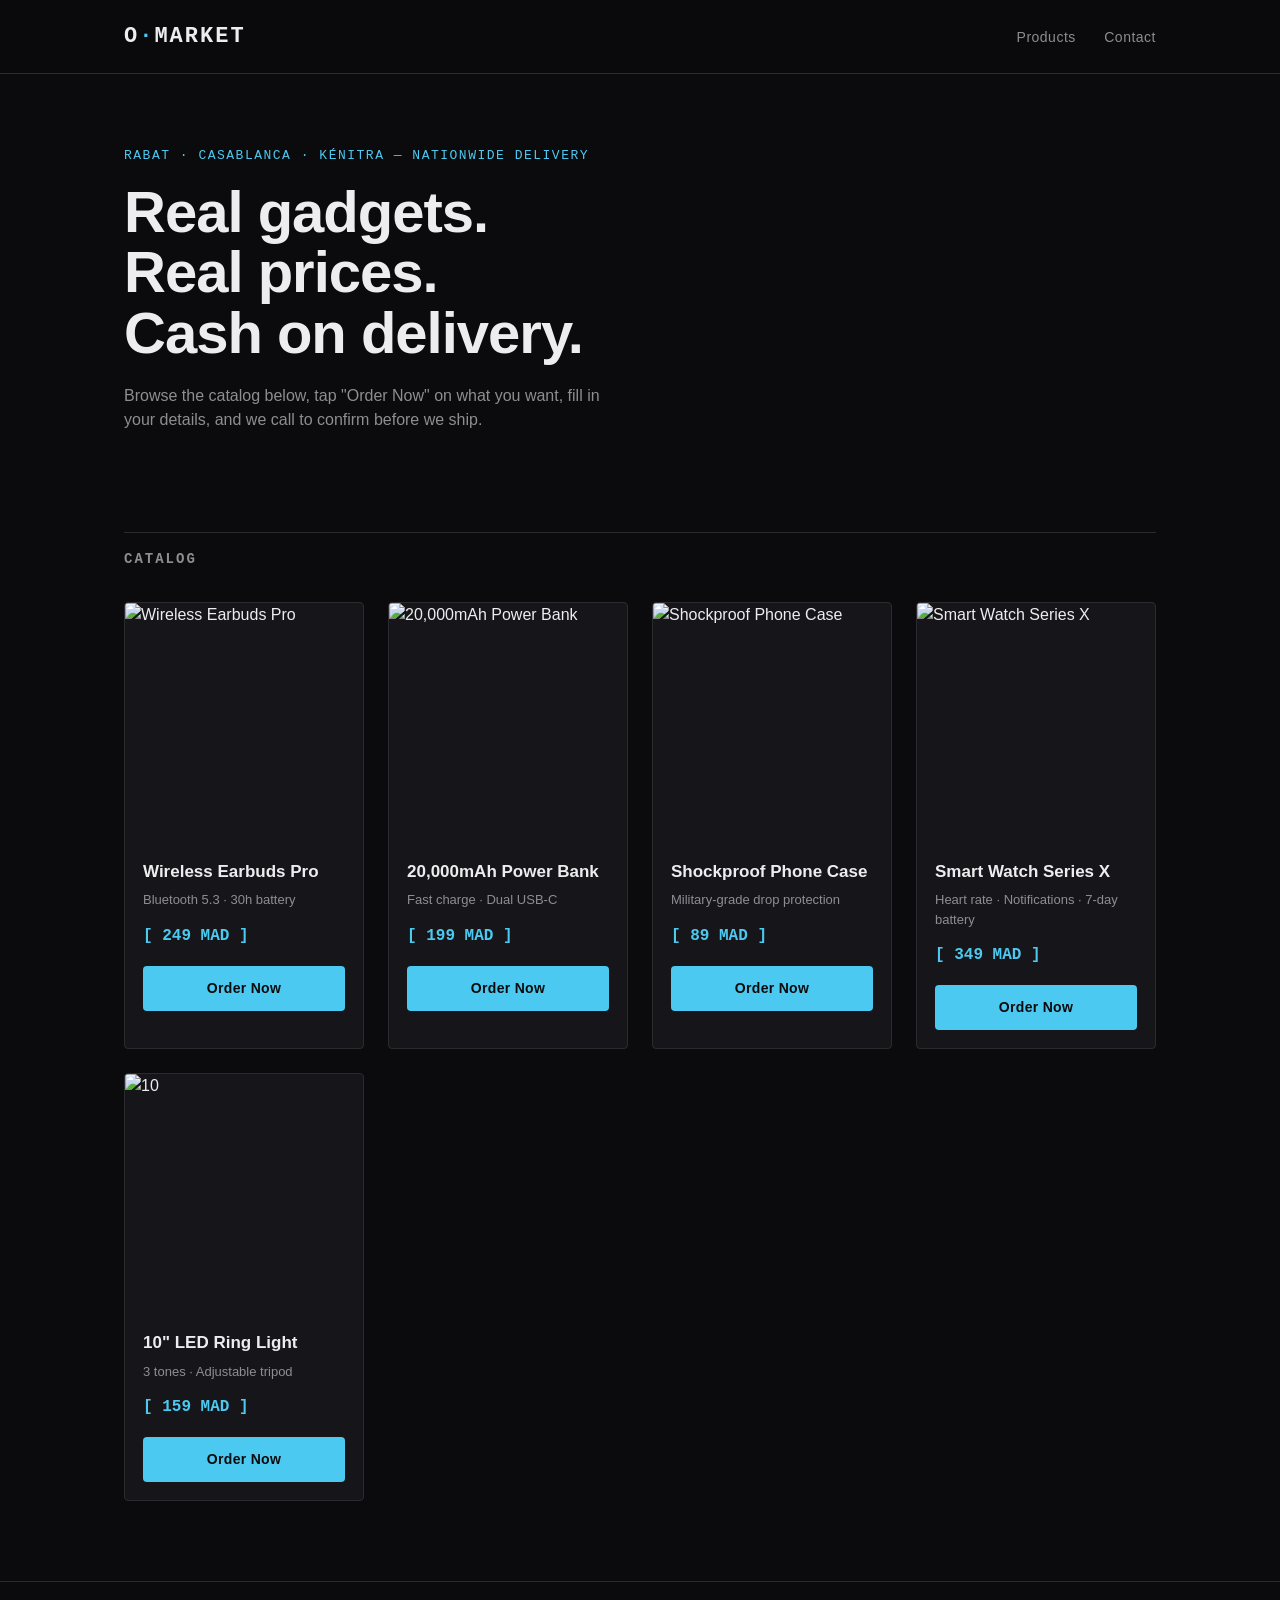
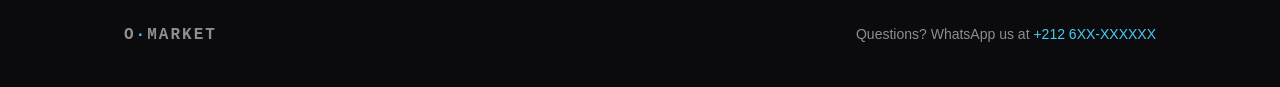
==== index.html @ b77334d8 "Add files via upload" ====
<!DOCTYPE html>
<html lang="en">
<head>
<meta charset="UTF-8">
<meta name="viewport" content="width=device-width, initial-scale=1.0">
<title>O Market — Electronics & Gadgets</title>
<link rel="stylesheet" href="style.css">
<!-- Required once on the homepage so admin login invitations work correctly -->
<script src="https://identity.netlify.com/v1/netlify-identity-widget.js"></script>
</head>
<body>

  <header class="site-header">
    <div class="wrap header-row">
      <div class="logo">O<span class="dot">·</span>MARKET</div>
      <nav class="header-links">
        <a href="#products">Products</a>
        <a href="#contact">Contact</a>
      </nav>
    </div>
  </header>

  <section class="hero">
    <div class="wrap">
      <p class="eyebrow">Rabat · Casablanca · Kénitra — nationwide delivery</p>
      <h1>Real gadgets.<br>Real prices.<br>Cash on delivery.</h1>
      <p class="hero-sub">Browse the catalog below, tap "Order Now" on what you want, fill in your details, and we call to confirm before we ship.</p>
    </div>
  </section>

  <section id="products" class="products">
    <div class="wrap">
      <h2 class="section-title">Catalog</h2>

      <!-- Products are no longer hardcoded here. They load automatically from
           products.json — the same file your admin panel (/admin) edits. -->
      <div class="grid" id="product-grid">
        <p class="spec">Loading products…</p>
      </div>
    </div>
  </section>

  <footer id="contact" class="site-footer">
    <div class="wrap footer-row">
      <div class="logo small">O<span class="dot">·</span>MARKET</div>
      <p>Questions? WhatsApp us at <a href="https://wa.me/2126XXXXXXXX">+212 6XX-XXXXXX</a></p>
    </div>
  </footer>

  <script src="script.js"></script>
  <script>
    if (window.netlifyIdentity) {
      window.netlifyIdentity.on("init", function (user) {
        if (!user) {
          window.netlifyIdentity.on("login", function () {
            document.location.href = "/admin/";
          });
        }
      });
    }
  </script>
</body>
</html>
---- style.css ----
/* ============================================
   O MARKET — stylesheet
   Change colors below in :root to restyle the WHOLE site at once.
   ============================================ */

:root {
  --bg: #0b0b0d;
  --surface: #16161a;
  --surface-border: #2a2a2f;
  --text: #ededef;
  --muted: #8d8d93;
  --accent: #4cc9f0;
  --accent-dim: #2b7c94;
  --radius: 4px;
}

* { box-sizing: border-box; }

body {
  margin: 0;
  background: var(--bg);
  color: var(--text);
  font-family: -apple-system, BlinkMacSystemFont, "Segoe UI", Helvetica, Arial, sans-serif;
  line-height: 1.5;
}

.wrap {
  max-width: 1080px;
  margin: 0 auto;
  padding: 0 24px;
}
.wrap.narrow { max-width: 560px; }

a { color: inherit; }

/* ---- Header ---- */
.site-header {
  border-bottom: 1px solid var(--surface-border);
  padding: 20px 0;
  position: sticky;
  top: 0;
  background: rgba(11,11,13,0.9);
  backdrop-filter: blur(6px);
  z-index: 10;
}
.header-row {
  display: flex;
  justify-content: space-between;
  align-items: center;
  text-decoration: none;
}
.logo {
  font-family: "Courier New", monospace;
  font-weight: 700;
  font-size: 22px;
  letter-spacing: 2px;
  text-decoration: none;
}
.logo.small { font-size: 16px; }
.logo .dot { color: var(--accent); }
.header-links a {
  text-decoration: none;
  color: var(--muted);
  margin-left: 24px;
  font-size: 14px;
  letter-spacing: 0.5px;
}
.header-links a:hover { color: var(--text); }

/* ---- Hero ---- */
.hero { padding: 72px 0 48px; }
.eyebrow {
  font-family: "Courier New", monospace;
  color: var(--accent);
  font-size: 13px;
  letter-spacing: 1.5px;
  text-transform: uppercase;
  margin: 0 0 16px;
}
.hero h1 {
  font-size: clamp(34px, 6vw, 58px);
  line-height: 1.05;
  margin: 0 0 20px;
  font-weight: 800;
  letter-spacing: -1px;
}
.hero-sub {
  color: var(--muted);
  max-width: 480px;
  font-size: 16px;
}

/* ---- Products ---- */
.products { padding: 24px 0 80px; }
.section-title {
  font-family: "Courier New", monospace;
  font-size: 14px;
  letter-spacing: 2px;
  text-transform: uppercase;
  color: var(--muted);
  border-top: 1px solid var(--surface-border);
  padding-top: 16px;
  margin-bottom: 32px;
}
.grid {
  display: grid;
  grid-template-columns: repeat(auto-fill, minmax(230px, 1fr));
  gap: 24px;
}
.card {
  background: var(--surface);
  border: 1px solid var(--surface-border);
  border-radius: var(--radius);
  overflow: hidden;
  display: flex;
  flex-direction: column;
  transition: border-color 0.2s ease, transform 0.2s ease;
}
.card:hover {
  border-color: var(--accent-dim);
  transform: translateY(-2px);
}
.card-img { aspect-ratio: 1 / 1; overflow: hidden; }
.card-img img { width: 100%; height: 100%; object-fit: cover; display: block; }
.card-body { padding: 18px; display: flex; flex-direction: column; gap: 6px; flex: 1; }
.card-body h3 { margin: 0; font-size: 17px; font-weight: 600; }
.spec { color: var(--muted); font-size: 13px; margin: 0 0 8px; }
.price {
  font-family: "Courier New", monospace;
  color: var(--accent);
  font-size: 16px;
  font-weight: 700;
  margin-bottom: 12px;
}

/* ---- Buttons ---- */
.btn {
  display: inline-block;
  text-align: center;
  background: var(--accent);
  color: #0b0b0d;
  text-decoration: none;
  font-weight: 700;
  padding: 12px 18px;
  border-radius: var(--radius);
  font-size: 14px;
  letter-spacing: 0.3px;
  border: none;
  cursor: pointer;
  transition: opacity 0.2s ease;
}
.btn:hover { opacity: 0.85; }
.btn.full { width: 100%; margin-top: 8px; }

/* ---- Order page ---- */
.order-section { padding: 56px 0 80px; }
.order-title { font-size: 32px; margin: 4px 0 28px; }
.order-summary {
  display: grid;
  grid-template-columns: auto 1fr;
  gap: 6px 16px;
  background: var(--surface);
  border: 1px solid var(--surface-border);
  border-radius: var(--radius);
  padding: 18px 20px;
  margin-bottom: 28px;
  font-size: 15px;
}
.summary-label { color: var(--muted); font-family: "Courier New", monospace; font-size: 13px; text-transform: uppercase; }
#product-price { color: var(--accent); font-family: "Courier New", monospace; font-weight: 700; }

form { display: flex; flex-direction: column; gap: 14px; }
label { font-size: 13px; color: var(--muted); margin-bottom: -8px; }
input, textarea {
  background: var(--surface);
  border: 1px solid var(--surface-border);
  color: var(--text);
  padding: 12px 14px;
  border-radius: var(--radius);
  font-size: 15px;
  font-family: inherit;
}
input:focus, textarea:focus {
  outline: none;
  border-color: var(--accent);
}
textarea { resize: vertical; min-height: 70px; }
.fine-print { color: var(--muted); font-size: 13px; text-align: center; margin-top: 4px; }

.success-message { text-align: center; padding: 40px 0; }
.success-message h2 { margin-bottom: 8px; }
.success-message p { color: var(--muted); margin-bottom: 24px; }

/* ---- Footer ---- */
.site-footer {
  border-top: 1px solid var(--surface-border);
  padding: 28px 0;
  color: var(--muted);
  font-size: 14px;
}
.footer-row {
  display: flex;
  justify-content: space-between;
  align-items: center;
  flex-wrap: wrap;
  gap: 12px;
}
.site-footer a { color: var(--accent); text-decoration: none; }

@media (max-width: 640px) {
  .hero { padding: 48px 0 32px; }
  .footer-row { flex-direction: column; align-items: flex-start; }
}
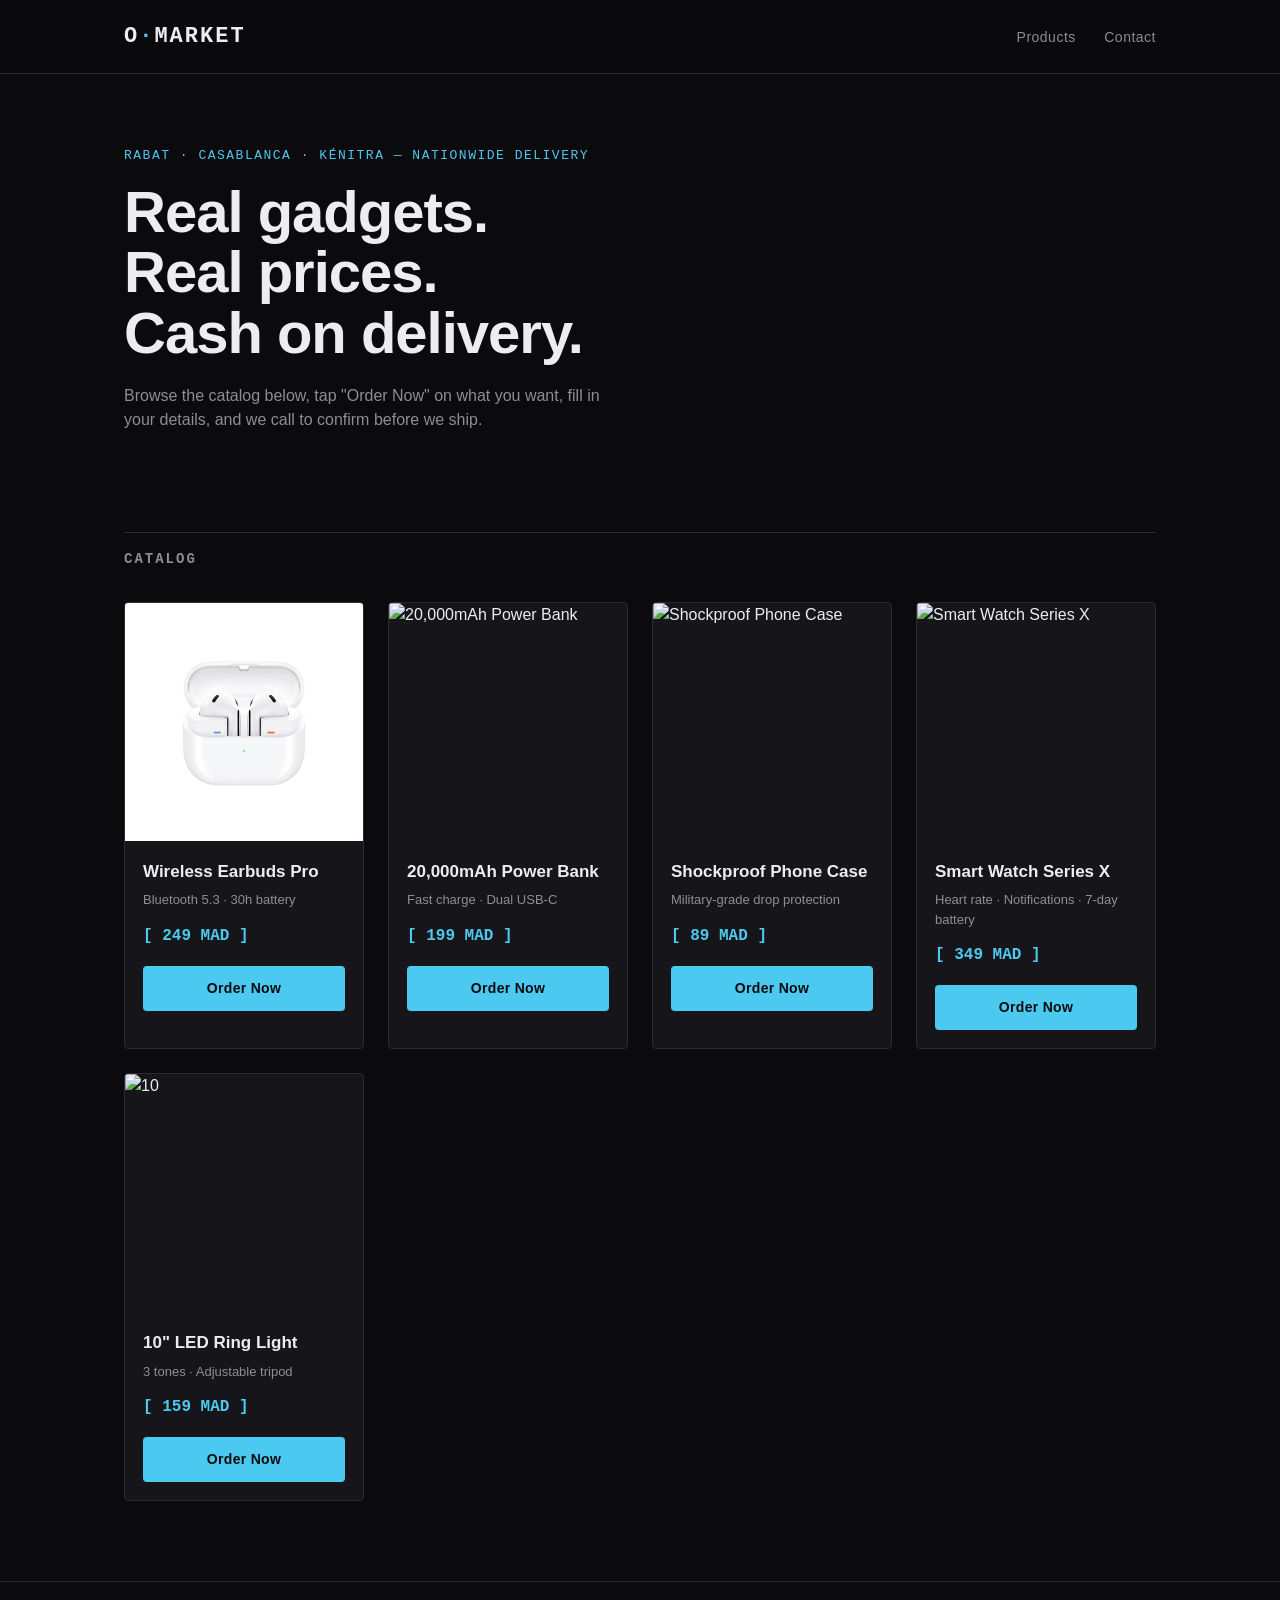
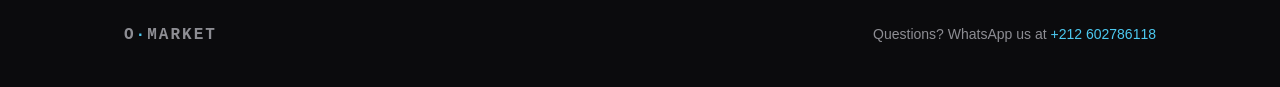
==== commit 6dda6eb6: "Update WhatsApp contact number in footer" ====
--- a/index.html
+++ b/index.html
@@ -43,7 +43,7 @@
   <footer id="contact" class="site-footer">
     <div class="wrap footer-row">
       <div class="logo small">O<span class="dot">·</span>MARKET</div>
-      <p>Questions? WhatsApp us at <a href="https://wa.me/2126XXXXXXXX">+212 6XX-XXXXXX</a></p>
+      <p>Questions? WhatsApp us at <a href="https://wa.me/212602786118">+212 602786118</a></p>
     </div>
   </footer>
 
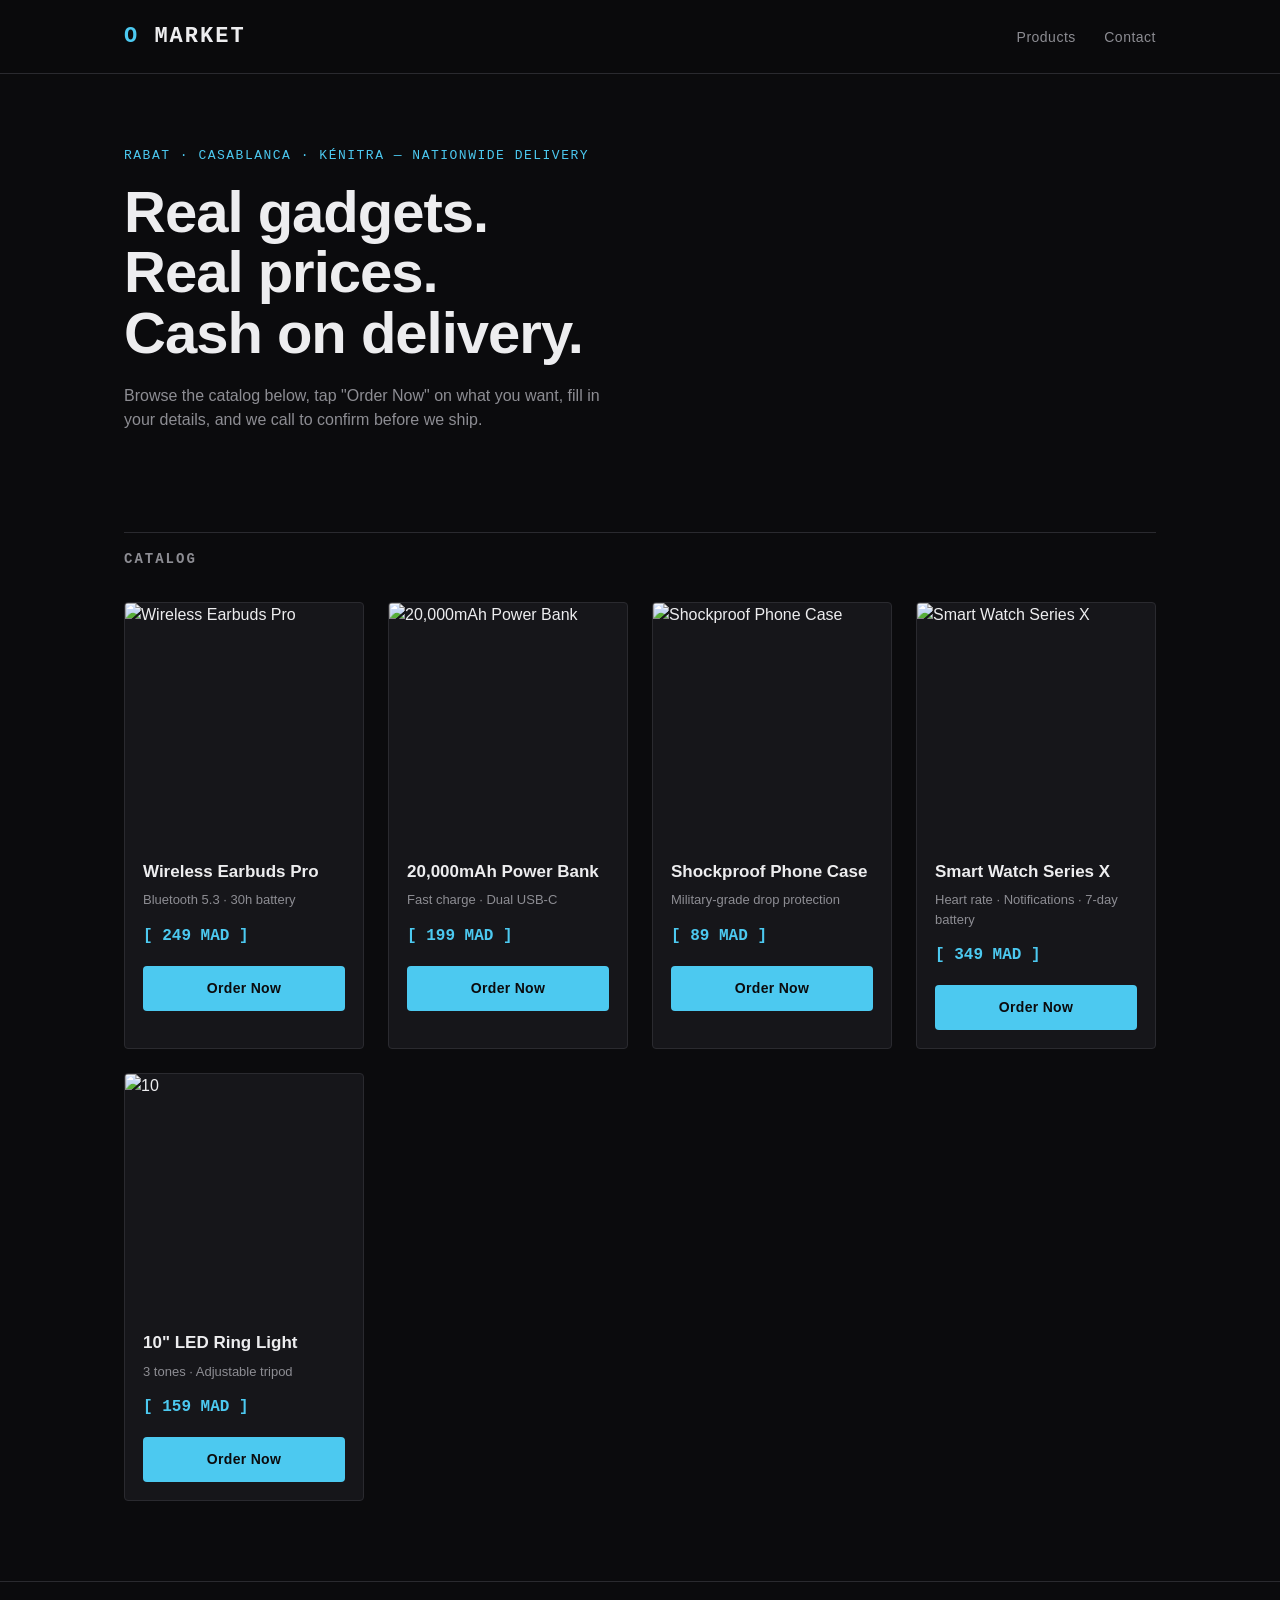
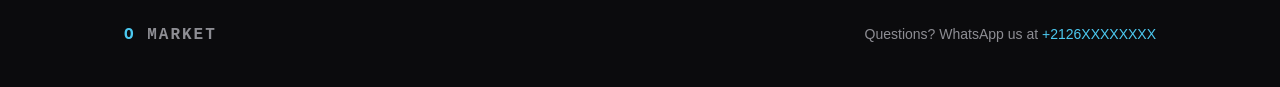
==== commit 9b9c480b: "Add files via upload" ====
--- a/index.html
+++ b/index.html
@@ -6,13 +6,13 @@
 <title>O Market — Electronics & Gadgets</title>
 <link rel="stylesheet" href="style.css">
 <!-- Required once on the homepage so admin login invitations work correctly -->
-<script src="https://identity.netlify.com/v1/netlify-identity-widget.js"></script>
+
 </head>
 <body>
 
   <header class="site-header">
     <div class="wrap header-row">
-      <div class="logo">O<span class="dot">·</span>MARKET</div>
+      <div class="logo" id="site-logo">O MARKET</div>
       <nav class="header-links">
         <a href="#products">Products</a>
         <a href="#contact">Contact</a>
@@ -22,15 +22,15 @@
 
   <section class="hero">
     <div class="wrap">
-      <p class="eyebrow">Rabat · Casablanca · Kénitra — nationwide delivery</p>
-      <h1>Real gadgets.<br>Real prices.<br>Cash on delivery.</h1>
-      <p class="hero-sub">Browse the catalog below, tap "Order Now" on what you want, fill in your details, and we call to confirm before we ship.</p>
+      <p class="eyebrow" id="hero-eyebrow">Rabat · Casablanca · Kénitra — nationwide delivery</p>
+      <h1 id="hero-headline">Real gadgets.<br>Real prices.<br>Cash on delivery.</h1>
+      <p class="hero-sub" id="hero-subtext">Browse the catalog below, tap "Order Now" on what you want, fill in your details, and we call to confirm before we ship.</p>
     </div>
   </section>
 
   <section id="products" class="products">
     <div class="wrap">
-      <h2 class="section-title">Catalog</h2>
+      <h2 class="section-title" id="section-title">Catalog</h2>
 
       <!-- Products are no longer hardcoded here. They load automatically from
            products.json — the same file your admin panel (/admin) edits. -->
@@ -42,8 +42,8 @@
 
   <footer id="contact" class="site-footer">
     <div class="wrap footer-row">
-      <div class="logo small">O<span class="dot">·</span>MARKET</div>
-      <p>Questions? WhatsApp us at <a href="https://wa.me/212602786118">+212 602786118</a></p>
+      <div class="logo small" id="site-logo-footer">O MARKET</div>
+      <p id="footer-contact">Questions? WhatsApp us at <a id="whatsapp-link" href="https://wa.me/2126XXXXXXXX">+212 6XX-XXXXXX</a></p>
     </div>
   </footer>
 
--- a/style.css
+++ b/style.css
@@ -57,7 +57,7 @@
   text-decoration: none;
 }
 .logo.small { font-size: 16px; }
-.logo .dot { color: var(--accent); }
+.logo::first-letter { color: var(--accent); }
 .header-links a {
   text-decoration: none;
   color: var(--muted);
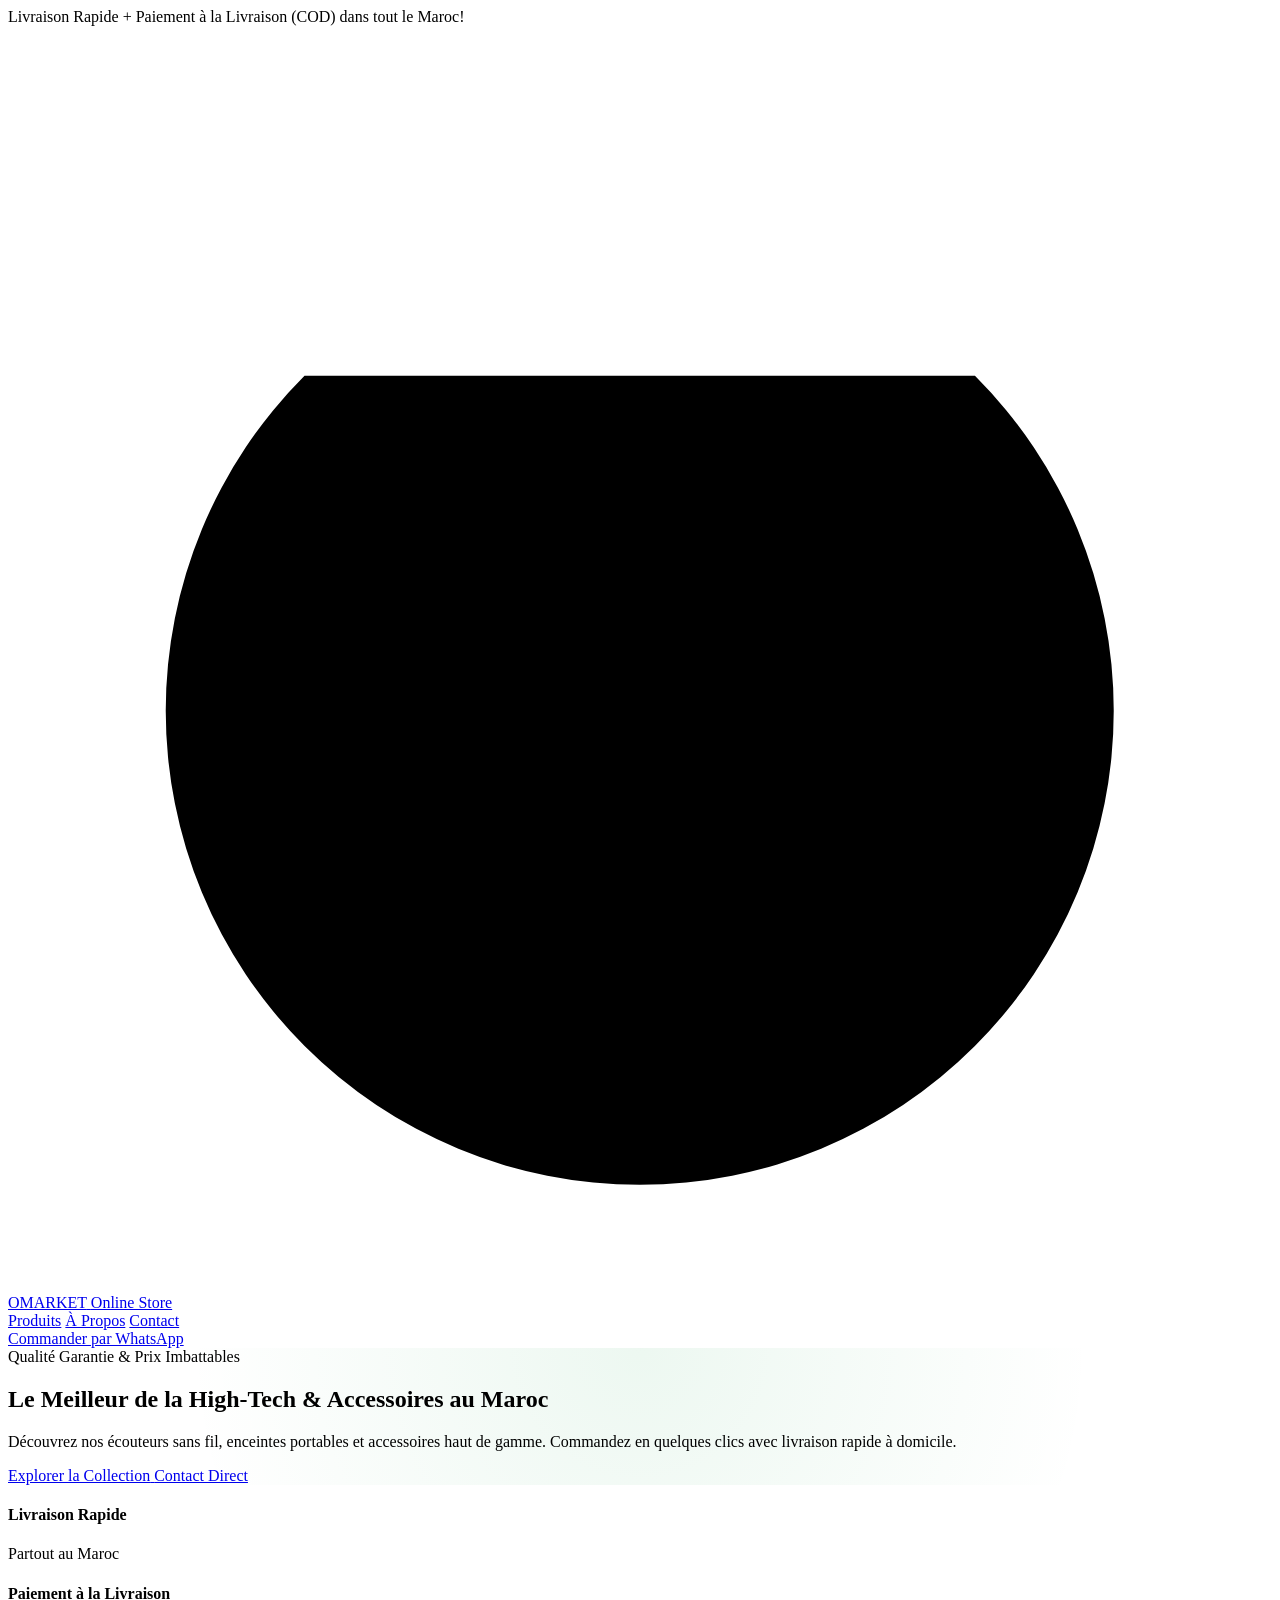
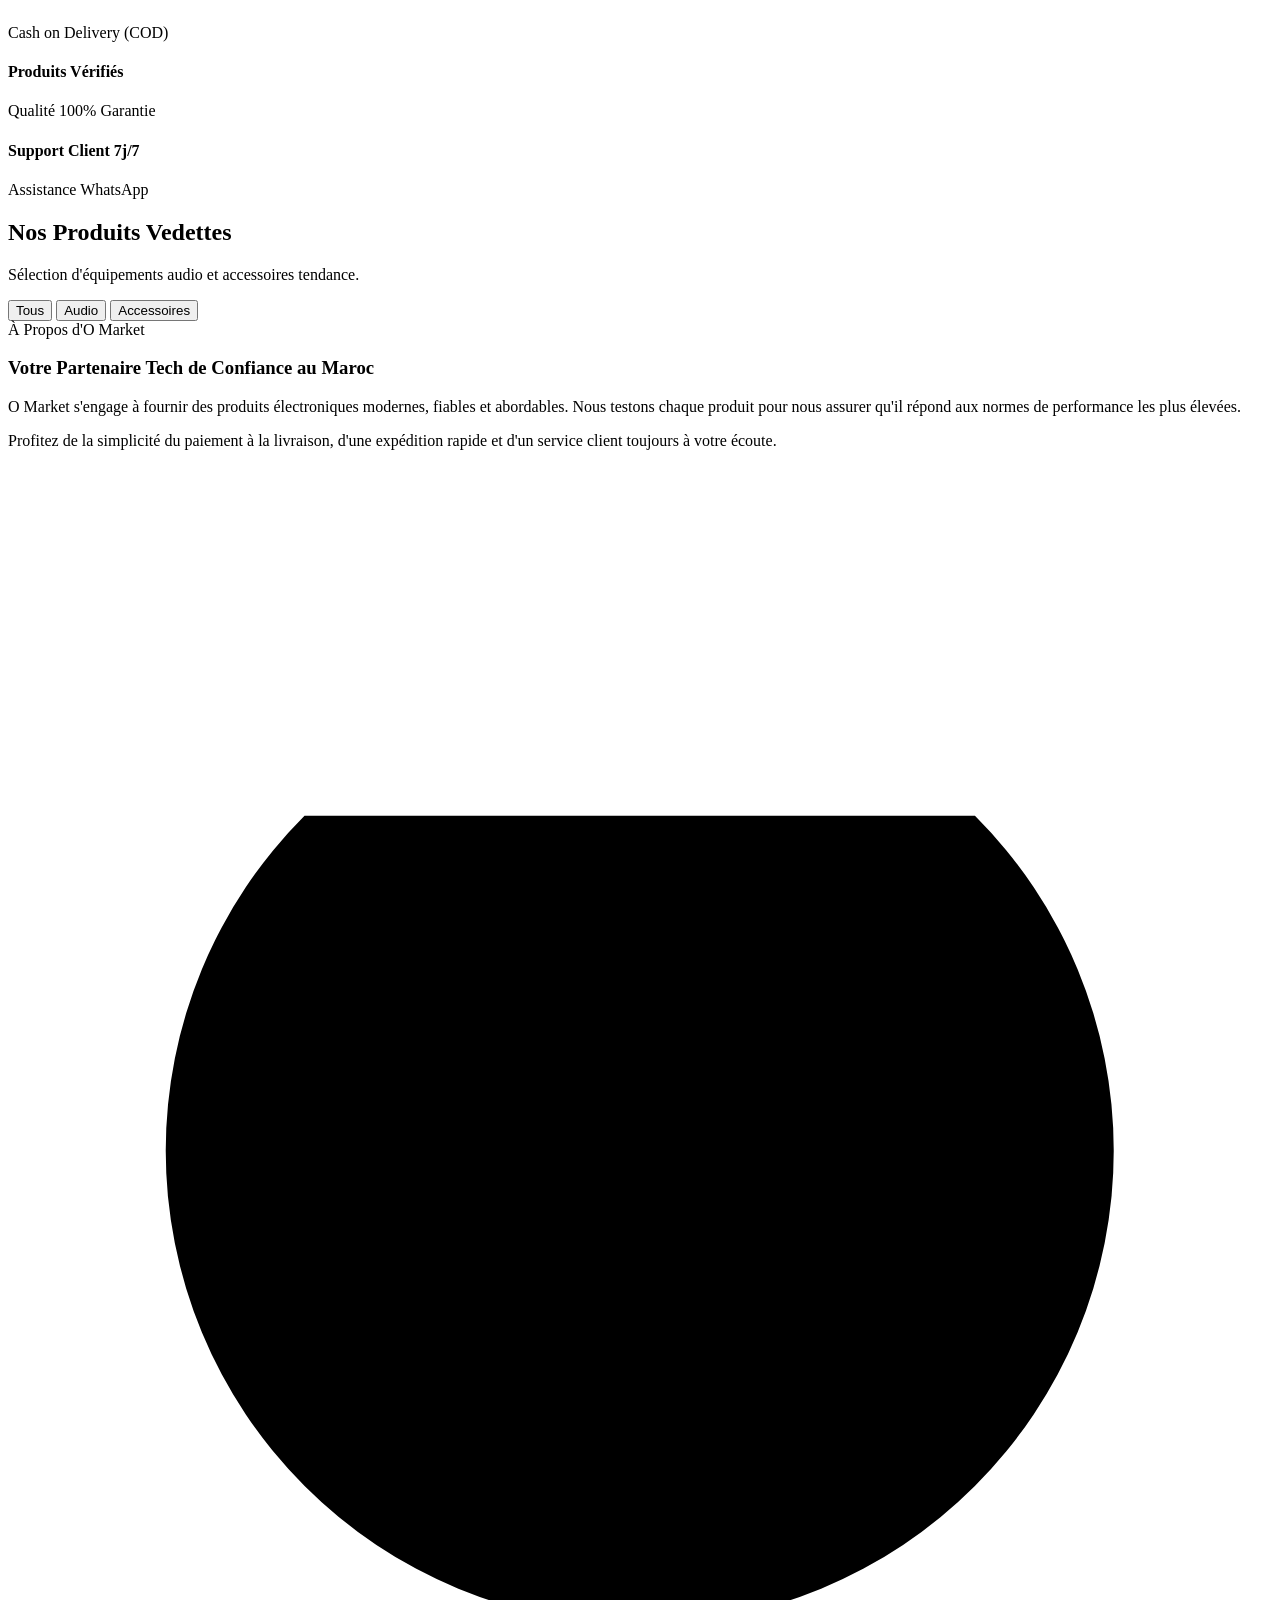
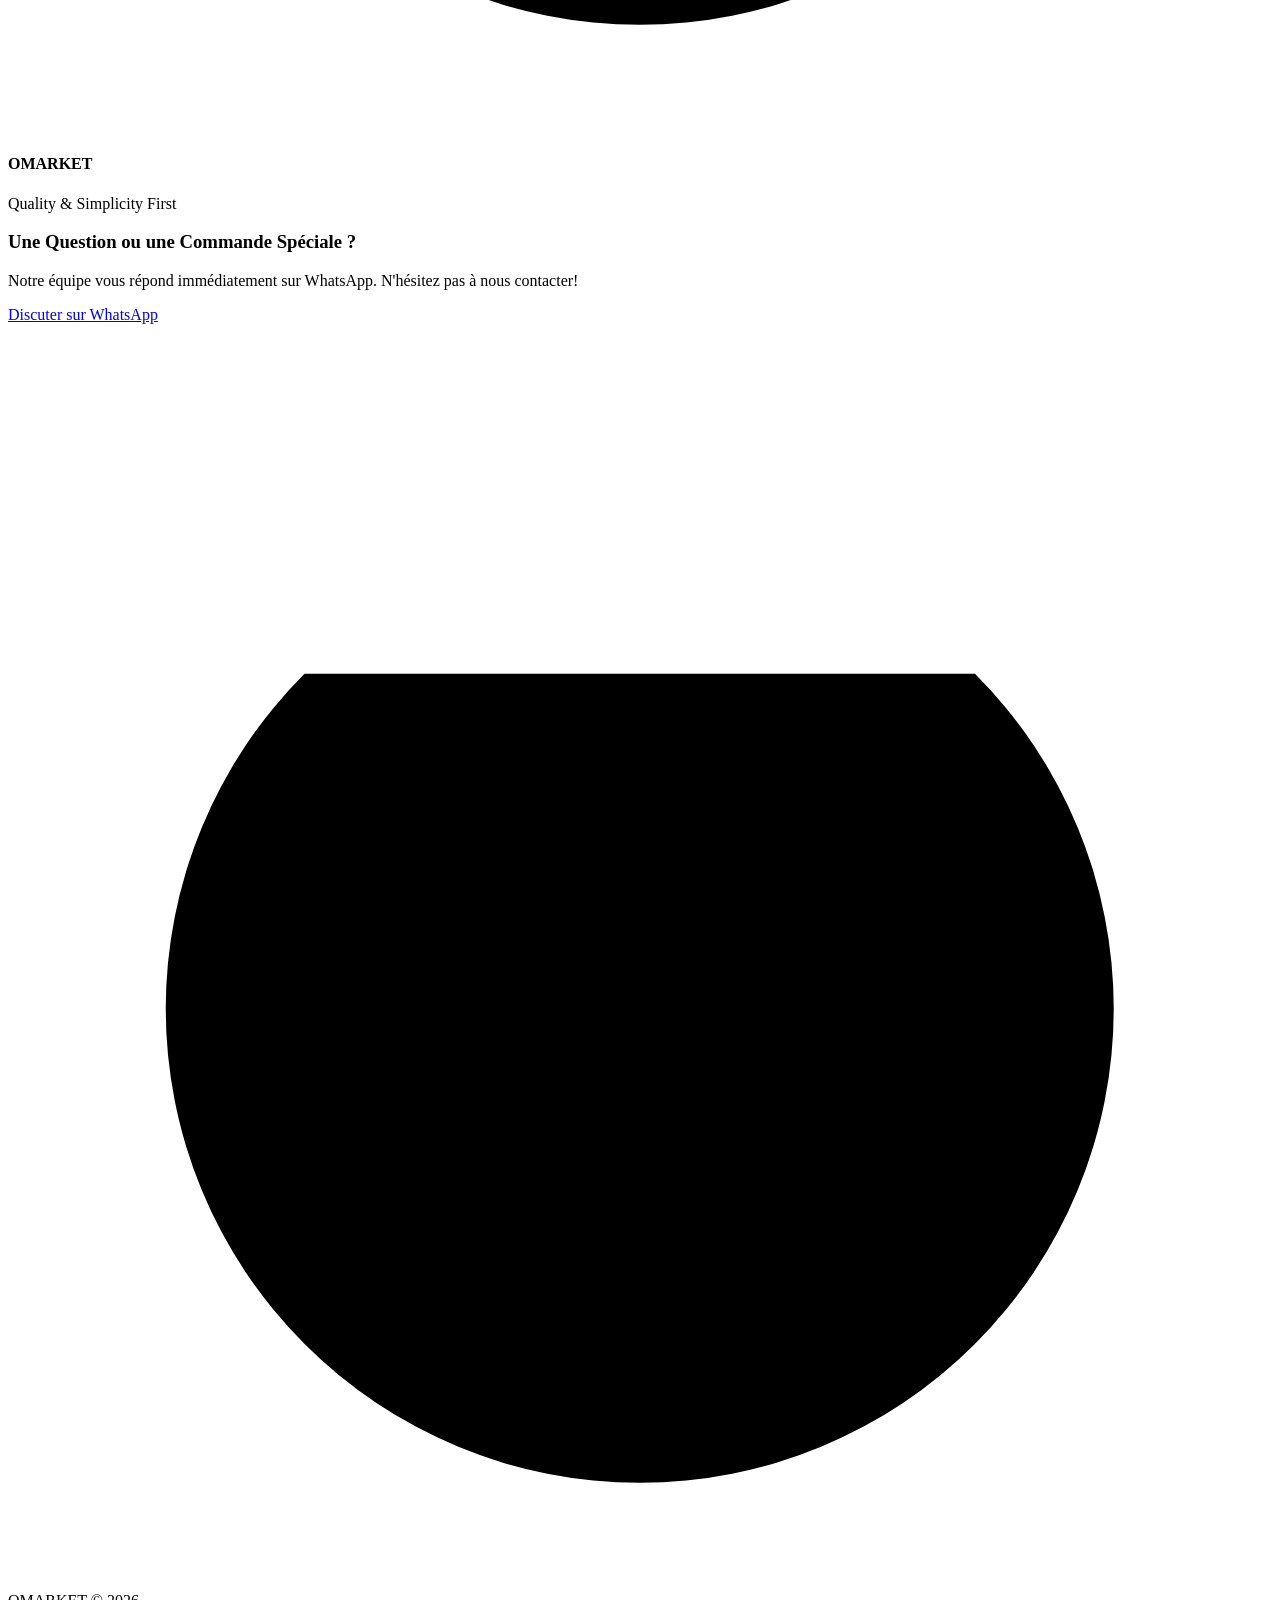
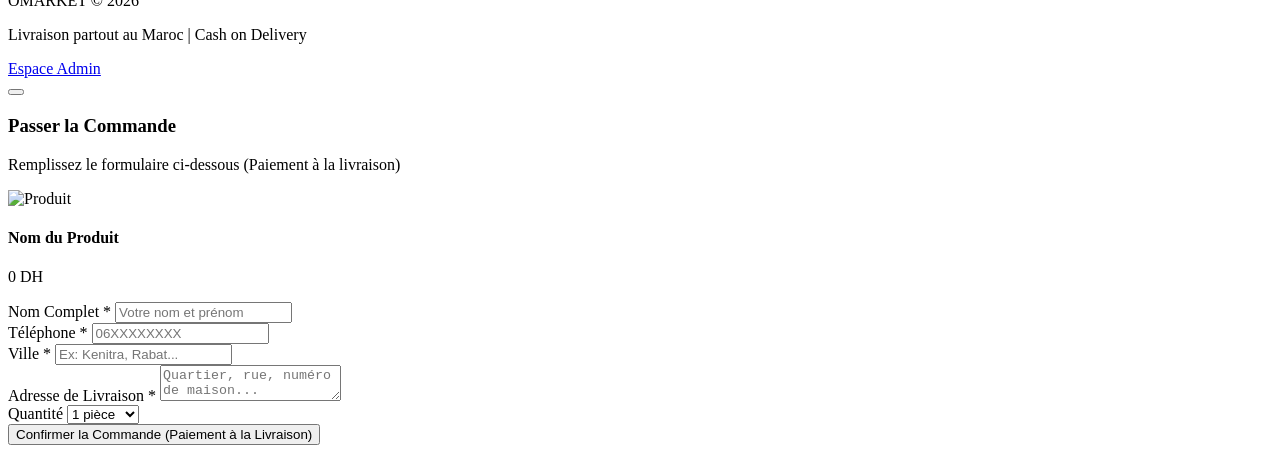
==== commit 680040a5: "Update index.html" ====
--- a/index.html
+++ b/index.html
@@ -1,63 +1,332 @@
 <!DOCTYPE html>
-<html lang="en">
+<html lang="fr" class="scroll-smooth">
 <head>
-<meta charset="UTF-8">
-<meta name="viewport" content="width=device-width, initial-scale=1.0">
-<title>O Market — Electronics & Gadgets</title>
-<link rel="stylesheet" href="style.css">
-<!-- Required once on the homepage so admin login invitations work correctly -->
-
+    <meta charset="UTF-8">
+    <meta name="viewport" content="width=device-width, initial-scale=1.0">
+    <title>O Market - Électronique & Gadgets High-Tech au Maroc</title>
+    <meta name="description" content="O Market : Votre boutique en ligne de produits électroniques et gadgets au Maroc. Livraison rapide et paiement à la livraison.">
+    <!-- Tailwind CSS -->
+    <script src="https://cdn.tailwindcss.com"></script>
+    <script>
+        tailwind.config = {
+            theme: {
+                extend: {
+                    colors: {
+                        brand: {
+                            50: '#f0fdf4',
+                            100: '#dcfce7',
+                            500: '#16a34a',
+                            600: '#15803d',
+                            700: '#166534',
+                            900: '#0f172a'
+                        }
+                    },
+                    fontFamily: {
+                        sans: ['Inter', 'system-ui', 'sans-serif'],
+                    }
+                }
+            }
+        }
+    </script>
+    <!-- Google Fonts -->
+    <link rel="preconnect" href="https://fonts.googleapis.com">
+    <link rel="preconnect" href="https://fonts.gstatic.com" crossorigin>
+    <link href="https://fonts.googleapis.com/css2?family=Inter:wght@300;400;500;600;700;800&display=swap" rel="stylesheet">
+    <!-- Lucide Icons -->
+    <script src="https://unpkg.com/lucide@latest"></script>
+    <style>
+        .hero-gradient {
+            background: radial-gradient(circle at 50% 0%, rgba(22, 163, 74, 0.08) 0%, rgba(255, 255, 255, 0) 70%);
+        }
+    </style>
 </head>
-<body>
-
-  <header class="site-header">
-    <div class="wrap header-row">
-      <div class="logo" id="site-logo">O MARKET</div>
-      <nav class="header-links">
-        <a href="#products">Products</a>
-        <a href="#contact">Contact</a>
-      </nav>
+<body class="bg-slate-50 text-slate-800 font-sans antialiased min-h-screen flex flex-col">
+
+    <!-- Top Announcement Bar -->
+    <div id="announcement-bar" class="bg-slate-900 text-white text-xs md:text-sm py-2 px-4 text-center font-medium tracking-wide flex items-center justify-center gap-2">
+        <i data-lucide="zap" class="w-4 h-4 text-emerald-400 fill-emerald-400"></i>
+        <span id="announcement-text">Livraison Rapide + Paiement à la Livraison (COD) dans tout le Maroc!</span>
     </div>
-  </header>
-
-  <section class="hero">
-    <div class="wrap">
-      <p class="eyebrow" id="hero-eyebrow">Rabat · Casablanca · Kénitra — nationwide delivery</p>
-      <h1 id="hero-headline">Real gadgets.<br>Real prices.<br>Cash on delivery.</h1>
-      <p class="hero-sub" id="hero-subtext">Browse the catalog below, tap "Order Now" on what you want, fill in your details, and we call to confirm before we ship.</p>
+
+    <!-- Header / Navbar -->
+    <header class="sticky top-0 z-40 bg-white/90 backdrop-blur-md border-b border-slate-200/80 transition-all">
+        <div class="max-w-7xl mx-auto px-4 sm:px-6 lg:px-8 h-20 flex items-center justify-between gap-4">
+            
+            <!-- Logo -->
+            <a href="index.html" class="flex items-center gap-3 group">
+                <div id="site-logo-container" class="w-10 h-10 rounded-full bg-black text-white flex items-center justify-center shadow-md group-hover:scale-105 transition-transform">
+                    <!-- SVG Power Logo -->
+                    <svg class="w-6 h-6 stroke-white fill-none stroke-[2.5]" viewBox="0 0 24 24" stroke-linecap="round" stroke-linejoin="round">
+                        <path d="M12 2v10"></path>
+                        <path d="M18.36 6.64a9 9 0 1 1-12.73 0"></path>
+                    </svg>
+                </div>
+                <div class="flex flex-col">
+                    <span id="site-title-nav" class="font-extrabold text-xl tracking-wider text-slate-900 leading-none">OMARKET</span>
+                    <span id="site-tagline-nav" class="text-[10px] text-slate-500 font-semibold tracking-widest uppercase mt-0.5">Online Store</span>
+                </div>
+            </a>
+
+            <!-- Navigation Links -->
+            <nav class="hidden md:flex items-center gap-8 font-medium text-sm text-slate-600">
+                <a href="#products" class="hover:text-slate-900 transition-colors">Produits</a>
+                <a href="#about" class="hover:text-slate-900 transition-colors">À Propos</a>
+                <a href="#contact" class="hover:text-slate-900 transition-colors">Contact</a>
+            </nav>
+
+            <!-- Action Buttons -->
+            <div class="flex items-center gap-3">
+                <a id="nav-whatsapp-link" href="#" target="_blank" class="hidden sm:inline-flex items-center gap-2 bg-emerald-600 hover:bg-emerald-700 text-white text-xs font-semibold px-4 py-2.5 rounded-full shadow-sm hover:shadow transition-all">
+                    <i data-lucide="message-circle" class="w-4 h-4"></i>
+                    <span>Commander par WhatsApp</span>
+                </a>
+                <a href="admin.html" class="p-2.5 rounded-full text-slate-500 hover:text-slate-900 hover:bg-slate-100 transition-colors" title="Espace Admin">
+                    <i data-lucide="settings" class="w-5 h-5"></i>
+                </a>
+            </div>
+        </div>
+    </header>
+
+    <!-- Main Content -->
+    <main class="flex-grow">
+        
+        <!-- Hero Section -->
+        <section class="relative py-16 md:py-24 border-b border-slate-200/60 hero-gradient overflow-hidden">
+            <div class="max-w-7xl mx-auto px-4 sm:px-6 lg:px-8 text-center relative z-10">
+                <div class="inline-flex items-center gap-2 px-3.5 py-1.5 rounded-full bg-emerald-50 border border-emerald-200 text-emerald-700 text-xs font-semibold mb-6">
+                    <i data-lucide="sparkles" class="w-3.5 h-3.5"></i>
+                    <span id="hero-badge-text">Qualité Garantie & Prix Imbattables</span>
+                </div>
+                <h1 id="hero-title" class="text-4xl sm:text-5xl md:text-6xl font-black text-slate-900 tracking-tight leading-tight max-w-4xl mx-auto">
+                    Le Meilleur de la High-Tech & Accessoires au Maroc
+                </h1>
+                <p id="hero-subtitle" class="mt-5 text-base sm:text-lg text-slate-600 max-w-2xl mx-auto font-normal leading-relaxed">
+                    Découvrez nos écouteurs sans fil, enceintes portables et accessoires haut de gamme. Commandez en quelques clics avec livraison rapide à domicile.
+                </p>
+                <div class="mt-8 flex flex-wrap items-center justify-center gap-4">
+                    <a href="#products" class="inline-flex items-center gap-2 bg-slate-900 hover:bg-slate-800 text-white font-semibold text-sm px-7 py-3.5 rounded-full shadow-lg hover:shadow-xl transition-all transform hover:-translate-y-0.5">
+                        <span>Explorer la Collection</span>
+                        <i data-lucide="arrow-right" class="w-4 h-4"></i>
+                    </a>
+                    <a id="hero-whatsapp-btn" href="#" target="_blank" class="inline-flex items-center gap-2 bg-white hover:bg-slate-50 text-slate-800 font-semibold text-sm px-6 py-3.5 rounded-full border border-slate-300 shadow-sm transition-all">
+                        <i data-lucide="phone-call" class="w-4 h-4 text-emerald-600"></i>
+                        <span>Contact Direct</span>
+                    </a>
+                </div>
+            </div>
+        </section>
+
+        <!-- Trust Badges -->
+        <section class="bg-white py-8 border-b border-slate-200/80">
+            <div class="max-w-7xl mx-auto px-4 sm:px-6 lg:px-8">
+                <div class="grid grid-cols-2 md:grid-cols-4 gap-6">
+                    <div class="flex items-center gap-3 p-3 rounded-xl bg-slate-50">
+                        <div class="w-10 h-10 rounded-lg bg-emerald-100 text-emerald-700 flex items-center justify-center shrink-0">
+                            <i data-lucide="truck" class="w-5 h-5"></i>
+                        </div>
+                        <div>
+                            <h4 class="font-bold text-xs text-slate-900">Livraison Rapide</h4>
+                            <p class="text-[11px] text-slate-500">Partout au Maroc</p>
+                        </div>
+                    </div>
+                    <div class="flex items-center gap-3 p-3 rounded-xl bg-slate-50">
+                        <div class="w-10 h-10 rounded-lg bg-emerald-100 text-emerald-700 flex items-center justify-center shrink-0">
+                            <i data-lucide="banknote" class="w-5 h-5"></i>
+                        </div>
+                        <div>
+                            <h4 class="font-bold text-xs text-slate-900">Paiement à la Livraison</h4>
+                            <p class="text-[11px] text-slate-500">Cash on Delivery (COD)</p>
+                        </div>
+                    </div>
+                    <div class="flex items-center gap-3 p-3 rounded-xl bg-slate-50">
+                        <div class="w-10 h-10 rounded-lg bg-emerald-100 text-emerald-700 flex items-center justify-center shrink-0">
+                            <i data-lucide="shield-check" class="w-5 h-5"></i>
+                        </div>
+                        <div>
+                            <h4 class="font-bold text-xs text-slate-900">Produits Vérifiés</h4>
+                            <p class="text-[11px] text-slate-500">Qualité 100% Garantie</p>
+                        </div>
+                    </div>
+                    <div class="flex items-center gap-3 p-3 rounded-xl bg-slate-50">
+                        <div class="w-10 h-10 rounded-lg bg-emerald-100 text-emerald-700 flex items-center justify-center shrink-0">
+                            <i data-lucide="headphones" class="w-5 h-5"></i>
+                        </div>
+                        <div>
+                            <h4 class="font-bold text-xs text-slate-900">Support Client 7j/7</h4>
+                            <p class="text-[11px] text-slate-500">Assistance WhatsApp</p>
+                        </div>
+                    </div>
+                </div>
+            </div>
+        </section>
+
+        <!-- Product Catalog Section -->
+        <section id="products" class="py-16 max-w-7xl mx-auto px-4 sm:px-6 lg:px-8">
+            <div class="flex flex-col md:flex-row md:items-end justify-between gap-6 mb-10">
+                <div>
+                    <h2 class="text-3xl font-extrabold text-slate-900 tracking-tight">Nos Produits Vedettes</h2>
+                    <p class="text-slate-500 text-sm mt-1">Sélection d'équipements audio et accessoires tendance.</p>
+                </div>
+                
+                <!-- Category Filter Buttons -->
+                <div id="category-filters" class="flex flex-wrap gap-2">
+                    <button data-category="all" class="filter-btn active bg-slate-900 text-white px-4 py-2 rounded-full text-xs font-semibold transition-all">Tous</button>
+                    <button data-category="audio" class="filter-btn bg-white text-slate-600 hover:bg-slate-100 border border-slate-200 px-4 py-2 rounded-full text-xs font-semibold transition-all">Audio</button>
+                    <button data-category="accessoires" class="filter-btn bg-white text-slate-600 hover:bg-slate-100 border border-slate-200 px-4 py-2 rounded-full text-xs font-semibold transition-all">Accessoires</button>
+                </div>
+            </div>
+
+            <!-- Product Grid -->
+            <div id="product-grid" class="grid grid-cols-1 sm:grid-cols-2 lg:grid-cols-3 gap-8">
+                <!-- Product items rendered dynamically via JS -->
+            </div>
+        </section>
+
+        <!-- About Section -->
+        <section id="about" class="bg-white py-16 border-t border-slate-200/80">
+            <div class="max-w-7xl mx-auto px-4 sm:px-6 lg:px-8">
+                <div class="grid grid-cols-1 md:grid-cols-2 gap-12 items-center">
+                    <div>
+                        <div class="inline-flex items-center gap-2 px-3 py-1 rounded-full bg-slate-100 text-slate-700 text-xs font-bold uppercase tracking-wider mb-4">
+                            À Propos d'O Market
+                        </div>
+                        <h3 class="text-3xl font-extrabold text-slate-900 tracking-tight leading-snug">
+                            Votre Partenaire Tech de Confiance au Maroc
+                        </h3>
+                        <p class="text-slate-600 text-sm mt-4 leading-relaxed">
+                            O Market s'engage à fournir des produits électroniques modernes, fiables et abordables. Nous testons chaque produit pour nous assurer qu'il répond aux normes de performance les plus élevées.
+                        </p>
+                        <p class="text-slate-600 text-sm mt-3 leading-relaxed">
+                            Profitez de la simplicité du paiement à la livraison, d'une expédition rapide et d'un service client toujours à votre écoute.
+                        </p>
+                    </div>
+                    <div class="bg-slate-100 rounded-3xl p-8 border border-slate-200/60 shadow-inner flex flex-col items-center justify-center text-center">
+                        <div id="about-logo-icon" class="w-16 h-16 rounded-full bg-black text-white flex items-center justify-center shadow-lg mb-4">
+                            <svg class="w-10 h-10 stroke-white fill-none stroke-[2.5]" viewBox="0 0 24 24" stroke-linecap="round" stroke-linejoin="round">
+                                <path d="M12 2v10"></path>
+                                <path d="M18.36 6.64a9 9 0 1 1-12.73 0"></path>
+                            </svg>
+                        </div>
+                        <h4 class="font-extrabold text-2xl text-slate-900 tracking-wider">OMARKET</h4>
+                        <p class="text-xs text-slate-500 font-semibold uppercase tracking-widest mt-1">Quality & Simplicity First</p>
+                    </div>
+                </div>
+            </div>
+        </section>
+
+        <!-- Contact Section -->
+        <section id="contact" class="py-16 max-w-7xl mx-auto px-4 sm:px-6 lg:px-8">
+            <div class="bg-slate-900 rounded-3xl p-8 sm:p-12 text-white text-center relative overflow-hidden shadow-2xl">
+                <div class="relative z-10 max-w-2xl mx-auto">
+                    <h3 class="text-3xl font-extrabold tracking-tight">Une Question ou une Commande Spéciale ?</h3>
+                    <p class="text-slate-300 text-sm mt-3">Notre équipe vous répond immédiatement sur WhatsApp. N'hésitez pas à nous contacter!</p>
+                    <div class="mt-8 flex justify-center">
+                        <a id="footer-whatsapp-btn" href="#" target="_blank" class="inline-flex items-center gap-3 bg-emerald-500 hover:bg-emerald-600 text-white font-bold text-sm px-8 py-4 rounded-full shadow-lg hover:shadow-xl transition-all transform hover:scale-105">
+                            <i data-lucide="message-square" class="w-5 h-5"></i>
+                            <span>Discuter sur WhatsApp</span>
+                        </a>
+                    </div>
+                </div>
+            </div>
+        </section>
+
+    </main>
+
+    <!-- Footer -->
+    <footer class="bg-white border-t border-slate-200/80 py-10 mt-auto">
+        <div class="max-w-7xl mx-auto px-4 sm:px-6 lg:px-8 flex flex-col md:flex-row items-center justify-between gap-6">
+            <div class="flex items-center gap-3">
+                <div class="w-8 h-8 rounded-full bg-black text-white flex items-center justify-center">
+                    <svg class="w-5 h-5 stroke-white fill-none stroke-[2.5]" viewBox="0 0 24 24">
+                        <path d="M12 2v10"></path>
+                        <path d="M18.36 6.64a9 9 0 1 1-12.73 0"></path>
+                    </svg>
+                </div>
+                <span class="font-bold text-slate-900 text-sm tracking-wider">OMARKET © 2026</span>
+            </div>
+            <p class="text-xs text-slate-500">Livraison partout au Maroc | Cash on Delivery</p>
+            <div class="flex items-center gap-4 text-xs font-semibold text-slate-500">
+                <a href="admin.html" class="hover:text-slate-900">Espace Admin</a>
+            </div>
+        </div>
+    </footer>
+
+    <!-- Order Modal (Formspree Integrated) -->
+    <div id="order-modal" class="fixed inset-0 bg-slate-900/60 backdrop-blur-sm z-50 flex items-center justify-center p-4 hidden">
+        <div class="bg-white rounded-3xl max-w-lg w-full p-6 sm:p-8 shadow-2xl relative max-h-[90vh] overflow-y-auto">
+            <button id="close-modal-btn" class="absolute top-5 right-5 text-slate-400 hover:text-slate-700 p-1">
+                <i data-lucide="x" class="w-6 h-6"></i>
+            </button>
+            
+            <div class="flex items-center gap-3 mb-6">
+                <div class="w-10 h-10 rounded-full bg-emerald-100 text-emerald-700 flex items-center justify-center">
+                    <i data-lucide="shopping-cart" class="w-5 h-5"></i>
+                </div>
+                <div>
+                    <h3 class="text-xl font-bold text-slate-900">Passer la Commande</h3>
+                    <p class="text-xs text-slate-500">Remplissez le formulaire ci-dessous (Paiement à la livraison)</p>
+                </div>
+            </div>
+
+            <!-- Formspree Form -->
+            <form id="formspree-order-form" action="" method="POST" class="space-y-4">
+                <input type="hidden" id="form-product-name" name="Product_Name" value="">
+                <input type="hidden" id="form-product-price" name="Product_Price" value="">
+                <input type="hidden" id="form-total-price" name="Total_Price" value="">
+
+                <!-- Selected Product Summary Box -->
+                <div id="modal-product-summary" class="bg-slate-50 border border-slate-200 rounded-2xl p-4 flex items-center gap-4">
+                    <img id="modal-product-img" src="" alt="Produit" class="w-16 h-16 object-cover rounded-xl border border-slate-200">
+                    <div class="flex-grow">
+                        <h4 id="modal-product-title" class="font-bold text-slate-900 text-sm">Nom du Produit</h4>
+                        <p class="text-xs text-emerald-600 font-bold mt-0.5" id="modal-product-price-tag">0 DH</p>
+                    </div>
+                </div>
+
+                <div>
+                    <label class="block text-xs font-bold text-slate-700 uppercase tracking-wider mb-1">Nom Complet *</label>
+                    <input type="text" name="Customer_Name" required placeholder="Votre nom et prénom" class="w-full px-4 py-3 rounded-xl border border-slate-300 text-sm focus:ring-2 focus:ring-slate-900 focus:outline-none">
+                </div>
+
+                <div class="grid grid-cols-1 sm:grid-cols-2 gap-4">
+                    <div>
+                        <label class="block text-xs font-bold text-slate-700 uppercase tracking-wider mb-1">Téléphone *</label>
+                        <input type="tel" name="Customer_Phone" required placeholder="06XXXXXXXX" class="w-full px-4 py-3 rounded-xl border border-slate-300 text-sm focus:ring-2 focus:ring-slate-900 focus:outline-none">
+                    </div>
+                    <div>
+                        <label class="block text-xs font-bold text-slate-700 uppercase tracking-wider mb-1">Ville *</label>
+                        <input type="text" name="Customer_City" required placeholder="Ex: Kenitra, Rabat..." class="w-full px-4 py-3 rounded-xl border border-slate-300 text-sm focus:ring-2 focus:ring-slate-900 focus:outline-none">
+                    </div>
+                </div>
+
+                <div>
+                    <label class="block text-xs font-bold text-slate-700 uppercase tracking-wider mb-1">Adresse de Livraison *</label>
+                    <textarea name="Customer_Address" required rows="2" placeholder="Quartier, rue, numéro de maison..." class="w-full px-4 py-3 rounded-xl border border-slate-300 text-sm focus:ring-2 focus:ring-slate-900 focus:outline-none"></textarea>
+                </div>
+
+                <div>
+                    <label class="block text-xs font-bold text-slate-700 uppercase tracking-wider mb-1">Quantité</label>
+                    <select id="modal-product-qty" name="Quantity" class="w-full px-4 py-3 rounded-xl border border-slate-300 text-sm focus:ring-2 focus:ring-slate-900 focus:outline-none">
+                        <option value="1">1 pièce</option>
+                        <option value="2">2 pièces</option>
+                        <option value="3">3 pièces</option>
+                    </select>
+                </div>
+
+                <div class="pt-2">
+                    <button type="submit" id="submit-order-btn" class="w-full bg-slate-900 hover:bg-slate-800 text-white font-bold py-4 rounded-xl shadow-lg transition-all flex items-center justify-center gap-2 text-sm">
+                        <i data-lucide="check-circle" class="w-4 h-4 text-emerald-400"></i>
+                        <span>Confirmer la Commande (Paiement à la Livraison)</span>
+                    </button>
+                </div>
+            </form>
+        </div>
     </div>
-  </section>
-
-  <section id="products" class="products">
-    <div class="wrap">
-      <h2 class="section-title" id="section-title">Catalog</h2>
-
-      <!-- Products are no longer hardcoded here. They load automatically from
-           products.json — the same file your admin panel (/admin) edits. -->
-      <div class="grid" id="product-grid">
-        <p class="spec">Loading products…</p>
-      </div>
-    </div>
-  </section>
-
-  <footer id="contact" class="site-footer">
-    <div class="wrap footer-row">
-      <div class="logo small" id="site-logo-footer">O MARKET</div>
-      <p id="footer-contact">Questions? WhatsApp us at <a id="whatsapp-link" href="https://wa.me/2126XXXXXXXX">+212 6XX-XXXXXX</a></p>
-    </div>
-  </footer>
-
-  <script src="script.js"></script>
-  <script>
-    if (window.netlifyIdentity) {
-      window.netlifyIdentity.on("init", function (user) {
-        if (!user) {
-          window.netlifyIdentity.on("login", function () {
-            document.location.href = "/admin/";
-          });
-        }
-      });
-    }
-  </script>
+
+    <!-- Main App Script -->
+    <script src="app.js"></script>
+    <script>
+        lucide.createIcons();
+    </script>
 </body>
 </html>
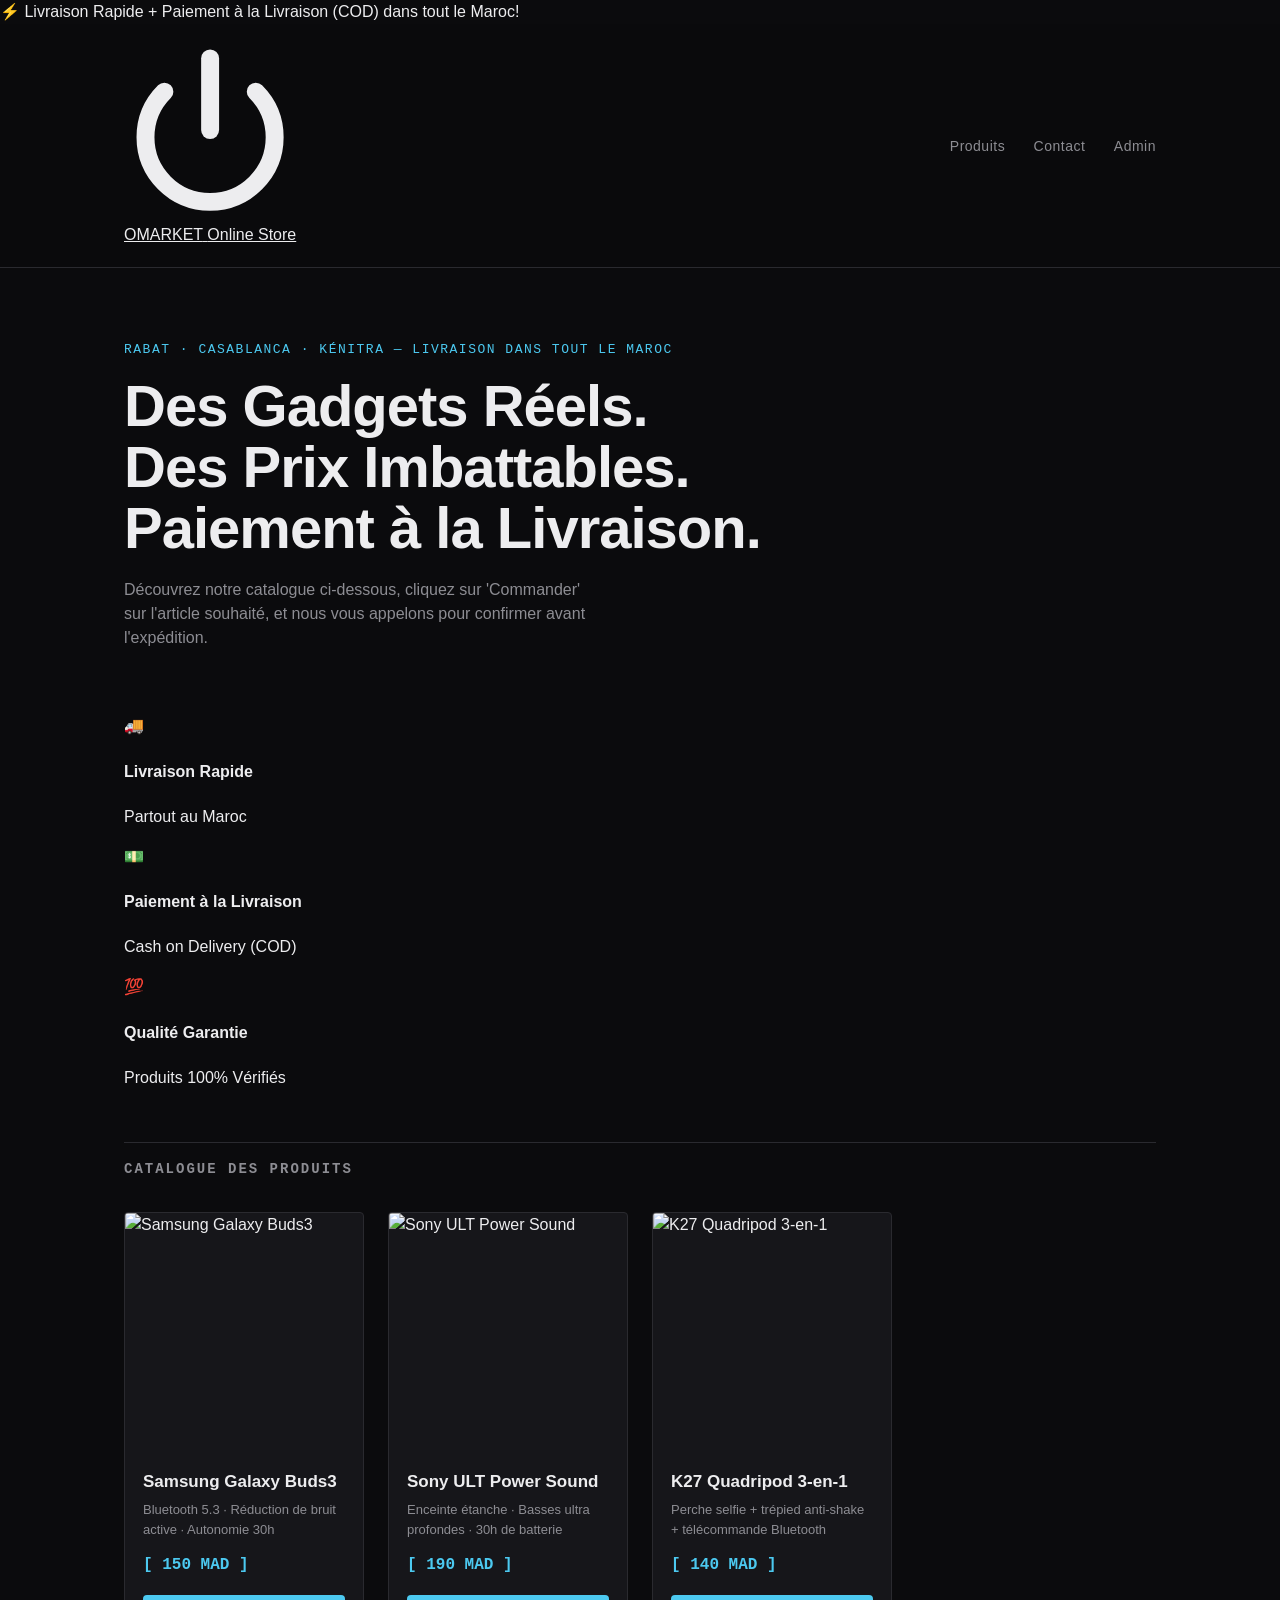
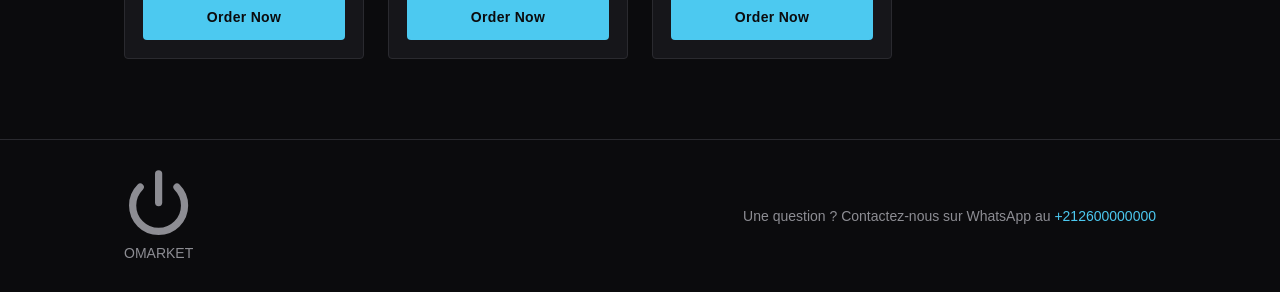
==== commit 6191f551: "Refactor index.html for improved structure and content Updated the structure and content of the inde" ====
--- a/index.html
+++ b/index.html
@@ -1,332 +1,118 @@
 <!DOCTYPE html>
 <html lang="fr" class="scroll-smooth">
 <head>
-    <meta charset="UTF-8">
-    <meta name="viewport" content="width=device-width, initial-scale=1.0">
-    <title>O Market - Électronique & Gadgets High-Tech au Maroc</title>
-    <meta name="description" content="O Market : Votre boutique en ligne de produits électroniques et gadgets au Maroc. Livraison rapide et paiement à la livraison.">
-    <!-- Tailwind CSS -->
-    <script src="https://cdn.tailwindcss.com"></script>
-    <script>
-        tailwind.config = {
-            theme: {
-                extend: {
-                    colors: {
-                        brand: {
-                            50: '#f0fdf4',
-                            100: '#dcfce7',
-                            500: '#16a34a',
-                            600: '#15803d',
-                            700: '#166534',
-                            900: '#0f172a'
-                        }
-                    },
-                    fontFamily: {
-                        sans: ['Inter', 'system-ui', 'sans-serif'],
-                    }
-                }
-            }
+<meta charset="UTF-8">
+<meta name="viewport" content="width=device-width, initial-scale=1.0">
+<title>O Market — Électronique & Gadgets au Maroc</title>
+<link rel="stylesheet" href="style.css">
+<!-- Decap CMS Identity Widget -->
+<script src="https://identity.netlify.com/v1/netlify-identity-widget.js"></script>
+</head>
+<body>
+
+  <!-- Top Announcement Bar -->
+  <div id="announcement-bar" class="announcement-bar">
+    <span id="announcement-text">⚡ Livraison Rapide + Paiement à la Livraison (COD) dans tout le Maroc!</span>
+  </div>
+
+  <!-- Header -->
+  <header class="site-header">
+    <div class="wrap header-row">
+      <a href="index.html" class="logo-group">
+        <div class="logo-icon">
+          <!-- Official OMARKET Power Logo SVG -->
+          <svg class="power-svg" viewBox="0 0 24 24" fill="none" stroke="currentColor" stroke-width="2.5" stroke-linecap="round" stroke-linejoin="round">
+            <path d="M12 2v10"></path>
+            <path d="M18.36 6.64a9 9 0 1 1-12.73 0"></path>
+          </svg>
+        </div>
+        <div class="logo-text">
+          <span class="logo-title" id="site-logo">OMARKET</span>
+          <span class="logo-sub" id="site-tagline">Online Store</span>
+        </div>
+      </a>
+      <nav class="header-links">
+        <a href="#products">Produits</a>
+        <a href="#contact">Contact</a>
+        <a href="/admin/" class="admin-link">Admin</a>
+      </nav>
+    </div>
+  </header>
+
+  <!-- Hero Section -->
+  <section class="hero">
+    <div class="wrap">
+      <p class="eyebrow" id="hero-eyebrow">Rabat · Casablanca · Kénitra — Livraison dans tout le Maroc</p>
+      <h1 id="hero-headline">Des Gadgets Réels.<br>Des Prix Imbattables.<br>Paiement à la Livraison.</h1>
+      <p class="hero-sub" id="hero-subtext">Découvrez notre catalogue ci-dessous, cliquez sur "Commander" sur l'article souhaité, et nous vous appelons pour confirmer avant l'expédition.</p>
+    </div>
+  </section>
+
+  <!-- Trust Badges -->
+  <section class="trust-section">
+    <div class="wrap trust-grid">
+      <div class="trust-item">
+        <span class="trust-icon">🚚</span>
+        <div>
+          <h4>Livraison Rapide</h4>
+          <p>Partout au Maroc</p>
+        </div>
+      </div>
+      <div class="trust-item">
+        <span class="trust-icon">💵</span>
+        <div>
+          <h4>Paiement à la Livraison</h4>
+          <p>Cash on Delivery (COD)</p>
+        </div>
+      </div>
+      <div class="trust-item">
+        <span class="trust-icon">💯</span>
+        <div>
+          <h4>Qualité Garantie</h4>
+          <p>Produits 100% Vérifiés</p>
+        </div>
+      </div>
+    </div>
+  </section>
+
+  <!-- Products Catalog -->
+  <section id="products" class="products">
+    <div class="wrap">
+      <h2 class="section-title" id="section-title">Catalogue des Produits</h2>
+
+      <div class="grid" id="product-grid">
+        <p class="spec">Chargement des produits…</p>
+      </div>
+    </div>
+  </section>
+
+  <!-- Footer -->
+  <footer id="contact" class="site-footer">
+    <div class="wrap footer-row">
+      <div class="logo-group">
+        <div class="logo-icon small">
+          <svg class="power-svg" viewBox="0 0 24 24" fill="none" stroke="currentColor" stroke-width="2.5" stroke-linecap="round" stroke-linejoin="round">
+            <path d="M12 2v10"></path>
+            <path d="M18.36 6.64a9 9 0 1 1-12.73 0"></path>
+          </svg>
+        </div>
+        <span class="logo-title small" id="site-logo-footer">OMARKET</span>
+      </div>
+      <p id="footer-contact">Des questions ? WhatsApp : <a id="whatsapp-link" href="https://wa.me/212600000000" target="_blank">+212 600-000000</a></p>
+    </div>
+  </footer>
+
+  <script src="script.js"></script>
+  <script>
+    if (window.netlifyIdentity) {
+      window.netlifyIdentity.on("init", function (user) {
+        if (!user) {
+          window.netlifyIdentity.on("login", function () {
+            document.location.href = "/admin/";
+          });
         }
-    </script>
-    <!-- Google Fonts -->
-    <link rel="preconnect" href="https://fonts.googleapis.com">
-    <link rel="preconnect" href="https://fonts.gstatic.com" crossorigin>
-    <link href="https://fonts.googleapis.com/css2?family=Inter:wght@300;400;500;600;700;800&display=swap" rel="stylesheet">
-    <!-- Lucide Icons -->
-    <script src="https://unpkg.com/lucide@latest"></script>
-    <style>
-        .hero-gradient {
-            background: radial-gradient(circle at 50% 0%, rgba(22, 163, 74, 0.08) 0%, rgba(255, 255, 255, 0) 70%);
-        }
-    </style>
-</head>
-<body class="bg-slate-50 text-slate-800 font-sans antialiased min-h-screen flex flex-col">
-
-    <!-- Top Announcement Bar -->
-    <div id="announcement-bar" class="bg-slate-900 text-white text-xs md:text-sm py-2 px-4 text-center font-medium tracking-wide flex items-center justify-center gap-2">
-        <i data-lucide="zap" class="w-4 h-4 text-emerald-400 fill-emerald-400"></i>
-        <span id="announcement-text">Livraison Rapide + Paiement à la Livraison (COD) dans tout le Maroc!</span>
-    </div>
-
-    <!-- Header / Navbar -->
-    <header class="sticky top-0 z-40 bg-white/90 backdrop-blur-md border-b border-slate-200/80 transition-all">
-        <div class="max-w-7xl mx-auto px-4 sm:px-6 lg:px-8 h-20 flex items-center justify-between gap-4">
-            
-            <!-- Logo -->
-            <a href="index.html" class="flex items-center gap-3 group">
-                <div id="site-logo-container" class="w-10 h-10 rounded-full bg-black text-white flex items-center justify-center shadow-md group-hover:scale-105 transition-transform">
-                    <!-- SVG Power Logo -->
-                    <svg class="w-6 h-6 stroke-white fill-none stroke-[2.5]" viewBox="0 0 24 24" stroke-linecap="round" stroke-linejoin="round">
-                        <path d="M12 2v10"></path>
-                        <path d="M18.36 6.64a9 9 0 1 1-12.73 0"></path>
-                    </svg>
-                </div>
-                <div class="flex flex-col">
-                    <span id="site-title-nav" class="font-extrabold text-xl tracking-wider text-slate-900 leading-none">OMARKET</span>
-                    <span id="site-tagline-nav" class="text-[10px] text-slate-500 font-semibold tracking-widest uppercase mt-0.5">Online Store</span>
-                </div>
-            </a>
-
-            <!-- Navigation Links -->
-            <nav class="hidden md:flex items-center gap-8 font-medium text-sm text-slate-600">
-                <a href="#products" class="hover:text-slate-900 transition-colors">Produits</a>
-                <a href="#about" class="hover:text-slate-900 transition-colors">À Propos</a>
-                <a href="#contact" class="hover:text-slate-900 transition-colors">Contact</a>
-            </nav>
-
-            <!-- Action Buttons -->
-            <div class="flex items-center gap-3">
-                <a id="nav-whatsapp-link" href="#" target="_blank" class="hidden sm:inline-flex items-center gap-2 bg-emerald-600 hover:bg-emerald-700 text-white text-xs font-semibold px-4 py-2.5 rounded-full shadow-sm hover:shadow transition-all">
-                    <i data-lucide="message-circle" class="w-4 h-4"></i>
-                    <span>Commander par WhatsApp</span>
-                </a>
-                <a href="admin.html" class="p-2.5 rounded-full text-slate-500 hover:text-slate-900 hover:bg-slate-100 transition-colors" title="Espace Admin">
-                    <i data-lucide="settings" class="w-5 h-5"></i>
-                </a>
-            </div>
-        </div>
-    </header>
-
-    <!-- Main Content -->
-    <main class="flex-grow">
-        
-        <!-- Hero Section -->
-        <section class="relative py-16 md:py-24 border-b border-slate-200/60 hero-gradient overflow-hidden">
-            <div class="max-w-7xl mx-auto px-4 sm:px-6 lg:px-8 text-center relative z-10">
-                <div class="inline-flex items-center gap-2 px-3.5 py-1.5 rounded-full bg-emerald-50 border border-emerald-200 text-emerald-700 text-xs font-semibold mb-6">
-                    <i data-lucide="sparkles" class="w-3.5 h-3.5"></i>
-                    <span id="hero-badge-text">Qualité Garantie & Prix Imbattables</span>
-                </div>
-                <h1 id="hero-title" class="text-4xl sm:text-5xl md:text-6xl font-black text-slate-900 tracking-tight leading-tight max-w-4xl mx-auto">
-                    Le Meilleur de la High-Tech & Accessoires au Maroc
-                </h1>
-                <p id="hero-subtitle" class="mt-5 text-base sm:text-lg text-slate-600 max-w-2xl mx-auto font-normal leading-relaxed">
-                    Découvrez nos écouteurs sans fil, enceintes portables et accessoires haut de gamme. Commandez en quelques clics avec livraison rapide à domicile.
-                </p>
-                <div class="mt-8 flex flex-wrap items-center justify-center gap-4">
-                    <a href="#products" class="inline-flex items-center gap-2 bg-slate-900 hover:bg-slate-800 text-white font-semibold text-sm px-7 py-3.5 rounded-full shadow-lg hover:shadow-xl transition-all transform hover:-translate-y-0.5">
-                        <span>Explorer la Collection</span>
-                        <i data-lucide="arrow-right" class="w-4 h-4"></i>
-                    </a>
-                    <a id="hero-whatsapp-btn" href="#" target="_blank" class="inline-flex items-center gap-2 bg-white hover:bg-slate-50 text-slate-800 font-semibold text-sm px-6 py-3.5 rounded-full border border-slate-300 shadow-sm transition-all">
-                        <i data-lucide="phone-call" class="w-4 h-4 text-emerald-600"></i>
-                        <span>Contact Direct</span>
-                    </a>
-                </div>
-            </div>
-        </section>
-
-        <!-- Trust Badges -->
-        <section class="bg-white py-8 border-b border-slate-200/80">
-            <div class="max-w-7xl mx-auto px-4 sm:px-6 lg:px-8">
-                <div class="grid grid-cols-2 md:grid-cols-4 gap-6">
-                    <div class="flex items-center gap-3 p-3 rounded-xl bg-slate-50">
-                        <div class="w-10 h-10 rounded-lg bg-emerald-100 text-emerald-700 flex items-center justify-center shrink-0">
-                            <i data-lucide="truck" class="w-5 h-5"></i>
-                        </div>
-                        <div>
-                            <h4 class="font-bold text-xs text-slate-900">Livraison Rapide</h4>
-                            <p class="text-[11px] text-slate-500">Partout au Maroc</p>
-                        </div>
-                    </div>
-                    <div class="flex items-center gap-3 p-3 rounded-xl bg-slate-50">
-                        <div class="w-10 h-10 rounded-lg bg-emerald-100 text-emerald-700 flex items-center justify-center shrink-0">
-                            <i data-lucide="banknote" class="w-5 h-5"></i>
-                        </div>
-                        <div>
-                            <h4 class="font-bold text-xs text-slate-900">Paiement à la Livraison</h4>
-                            <p class="text-[11px] text-slate-500">Cash on Delivery (COD)</p>
-                        </div>
-                    </div>
-                    <div class="flex items-center gap-3 p-3 rounded-xl bg-slate-50">
-                        <div class="w-10 h-10 rounded-lg bg-emerald-100 text-emerald-700 flex items-center justify-center shrink-0">
-                            <i data-lucide="shield-check" class="w-5 h-5"></i>
-                        </div>
-                        <div>
-                            <h4 class="font-bold text-xs text-slate-900">Produits Vérifiés</h4>
-                            <p class="text-[11px] text-slate-500">Qualité 100% Garantie</p>
-                        </div>
-                    </div>
-                    <div class="flex items-center gap-3 p-3 rounded-xl bg-slate-50">
-                        <div class="w-10 h-10 rounded-lg bg-emerald-100 text-emerald-700 flex items-center justify-center shrink-0">
-                            <i data-lucide="headphones" class="w-5 h-5"></i>
-                        </div>
-                        <div>
-                            <h4 class="font-bold text-xs text-slate-900">Support Client 7j/7</h4>
-                            <p class="text-[11px] text-slate-500">Assistance WhatsApp</p>
-                        </div>
-                    </div>
-                </div>
-            </div>
-        </section>
-
-        <!-- Product Catalog Section -->
-        <section id="products" class="py-16 max-w-7xl mx-auto px-4 sm:px-6 lg:px-8">
-            <div class="flex flex-col md:flex-row md:items-end justify-between gap-6 mb-10">
-                <div>
-                    <h2 class="text-3xl font-extrabold text-slate-900 tracking-tight">Nos Produits Vedettes</h2>
-                    <p class="text-slate-500 text-sm mt-1">Sélection d'équipements audio et accessoires tendance.</p>
-                </div>
-                
-                <!-- Category Filter Buttons -->
-                <div id="category-filters" class="flex flex-wrap gap-2">
-                    <button data-category="all" class="filter-btn active bg-slate-900 text-white px-4 py-2 rounded-full text-xs font-semibold transition-all">Tous</button>
-                    <button data-category="audio" class="filter-btn bg-white text-slate-600 hover:bg-slate-100 border border-slate-200 px-4 py-2 rounded-full text-xs font-semibold transition-all">Audio</button>
-                    <button data-category="accessoires" class="filter-btn bg-white text-slate-600 hover:bg-slate-100 border border-slate-200 px-4 py-2 rounded-full text-xs font-semibold transition-all">Accessoires</button>
-                </div>
-            </div>
-
-            <!-- Product Grid -->
-            <div id="product-grid" class="grid grid-cols-1 sm:grid-cols-2 lg:grid-cols-3 gap-8">
-                <!-- Product items rendered dynamically via JS -->
-            </div>
-        </section>
-
-        <!-- About Section -->
-        <section id="about" class="bg-white py-16 border-t border-slate-200/80">
-            <div class="max-w-7xl mx-auto px-4 sm:px-6 lg:px-8">
-                <div class="grid grid-cols-1 md:grid-cols-2 gap-12 items-center">
-                    <div>
-                        <div class="inline-flex items-center gap-2 px-3 py-1 rounded-full bg-slate-100 text-slate-700 text-xs font-bold uppercase tracking-wider mb-4">
-                            À Propos d'O Market
-                        </div>
-                        <h3 class="text-3xl font-extrabold text-slate-900 tracking-tight leading-snug">
-                            Votre Partenaire Tech de Confiance au Maroc
-                        </h3>
-                        <p class="text-slate-600 text-sm mt-4 leading-relaxed">
-                            O Market s'engage à fournir des produits électroniques modernes, fiables et abordables. Nous testons chaque produit pour nous assurer qu'il répond aux normes de performance les plus élevées.
-                        </p>
-                        <p class="text-slate-600 text-sm mt-3 leading-relaxed">
-                            Profitez de la simplicité du paiement à la livraison, d'une expédition rapide et d'un service client toujours à votre écoute.
-                        </p>
-                    </div>
-                    <div class="bg-slate-100 rounded-3xl p-8 border border-slate-200/60 shadow-inner flex flex-col items-center justify-center text-center">
-                        <div id="about-logo-icon" class="w-16 h-16 rounded-full bg-black text-white flex items-center justify-center shadow-lg mb-4">
-                            <svg class="w-10 h-10 stroke-white fill-none stroke-[2.5]" viewBox="0 0 24 24" stroke-linecap="round" stroke-linejoin="round">
-                                <path d="M12 2v10"></path>
-                                <path d="M18.36 6.64a9 9 0 1 1-12.73 0"></path>
-                            </svg>
-                        </div>
-                        <h4 class="font-extrabold text-2xl text-slate-900 tracking-wider">OMARKET</h4>
-                        <p class="text-xs text-slate-500 font-semibold uppercase tracking-widest mt-1">Quality & Simplicity First</p>
-                    </div>
-                </div>
-            </div>
-        </section>
-
-        <!-- Contact Section -->
-        <section id="contact" class="py-16 max-w-7xl mx-auto px-4 sm:px-6 lg:px-8">
-            <div class="bg-slate-900 rounded-3xl p-8 sm:p-12 text-white text-center relative overflow-hidden shadow-2xl">
-                <div class="relative z-10 max-w-2xl mx-auto">
-                    <h3 class="text-3xl font-extrabold tracking-tight">Une Question ou une Commande Spéciale ?</h3>
-                    <p class="text-slate-300 text-sm mt-3">Notre équipe vous répond immédiatement sur WhatsApp. N'hésitez pas à nous contacter!</p>
-                    <div class="mt-8 flex justify-center">
-                        <a id="footer-whatsapp-btn" href="#" target="_blank" class="inline-flex items-center gap-3 bg-emerald-500 hover:bg-emerald-600 text-white font-bold text-sm px-8 py-4 rounded-full shadow-lg hover:shadow-xl transition-all transform hover:scale-105">
-                            <i data-lucide="message-square" class="w-5 h-5"></i>
-                            <span>Discuter sur WhatsApp</span>
-                        </a>
-                    </div>
-                </div>
-            </div>
-        </section>
-
-    </main>
-
-    <!-- Footer -->
-    <footer class="bg-white border-t border-slate-200/80 py-10 mt-auto">
-        <div class="max-w-7xl mx-auto px-4 sm:px-6 lg:px-8 flex flex-col md:flex-row items-center justify-between gap-6">
-            <div class="flex items-center gap-3">
-                <div class="w-8 h-8 rounded-full bg-black text-white flex items-center justify-center">
-                    <svg class="w-5 h-5 stroke-white fill-none stroke-[2.5]" viewBox="0 0 24 24">
-                        <path d="M12 2v10"></path>
-                        <path d="M18.36 6.64a9 9 0 1 1-12.73 0"></path>
-                    </svg>
-                </div>
-                <span class="font-bold text-slate-900 text-sm tracking-wider">OMARKET © 2026</span>
-            </div>
-            <p class="text-xs text-slate-500">Livraison partout au Maroc | Cash on Delivery</p>
-            <div class="flex items-center gap-4 text-xs font-semibold text-slate-500">
-                <a href="admin.html" class="hover:text-slate-900">Espace Admin</a>
-            </div>
-        </div>
-    </footer>
-
-    <!-- Order Modal (Formspree Integrated) -->
-    <div id="order-modal" class="fixed inset-0 bg-slate-900/60 backdrop-blur-sm z-50 flex items-center justify-center p-4 hidden">
-        <div class="bg-white rounded-3xl max-w-lg w-full p-6 sm:p-8 shadow-2xl relative max-h-[90vh] overflow-y-auto">
-            <button id="close-modal-btn" class="absolute top-5 right-5 text-slate-400 hover:text-slate-700 p-1">
-                <i data-lucide="x" class="w-6 h-6"></i>
-            </button>
-            
-            <div class="flex items-center gap-3 mb-6">
-                <div class="w-10 h-10 rounded-full bg-emerald-100 text-emerald-700 flex items-center justify-center">
-                    <i data-lucide="shopping-cart" class="w-5 h-5"></i>
-                </div>
-                <div>
-                    <h3 class="text-xl font-bold text-slate-900">Passer la Commande</h3>
-                    <p class="text-xs text-slate-500">Remplissez le formulaire ci-dessous (Paiement à la livraison)</p>
-                </div>
-            </div>
-
-            <!-- Formspree Form -->
-            <form id="formspree-order-form" action="" method="POST" class="space-y-4">
-                <input type="hidden" id="form-product-name" name="Product_Name" value="">
-                <input type="hidden" id="form-product-price" name="Product_Price" value="">
-                <input type="hidden" id="form-total-price" name="Total_Price" value="">
-
-                <!-- Selected Product Summary Box -->
-                <div id="modal-product-summary" class="bg-slate-50 border border-slate-200 rounded-2xl p-4 flex items-center gap-4">
-                    <img id="modal-product-img" src="" alt="Produit" class="w-16 h-16 object-cover rounded-xl border border-slate-200">
-                    <div class="flex-grow">
-                        <h4 id="modal-product-title" class="font-bold text-slate-900 text-sm">Nom du Produit</h4>
-                        <p class="text-xs text-emerald-600 font-bold mt-0.5" id="modal-product-price-tag">0 DH</p>
-                    </div>
-                </div>
-
-                <div>
-                    <label class="block text-xs font-bold text-slate-700 uppercase tracking-wider mb-1">Nom Complet *</label>
-                    <input type="text" name="Customer_Name" required placeholder="Votre nom et prénom" class="w-full px-4 py-3 rounded-xl border border-slate-300 text-sm focus:ring-2 focus:ring-slate-900 focus:outline-none">
-                </div>
-
-                <div class="grid grid-cols-1 sm:grid-cols-2 gap-4">
-                    <div>
-                        <label class="block text-xs font-bold text-slate-700 uppercase tracking-wider mb-1">Téléphone *</label>
-                        <input type="tel" name="Customer_Phone" required placeholder="06XXXXXXXX" class="w-full px-4 py-3 rounded-xl border border-slate-300 text-sm focus:ring-2 focus:ring-slate-900 focus:outline-none">
-                    </div>
-                    <div>
-                        <label class="block text-xs font-bold text-slate-700 uppercase tracking-wider mb-1">Ville *</label>
-                        <input type="text" name="Customer_City" required placeholder="Ex: Kenitra, Rabat..." class="w-full px-4 py-3 rounded-xl border border-slate-300 text-sm focus:ring-2 focus:ring-slate-900 focus:outline-none">
-                    </div>
-                </div>
-
-                <div>
-                    <label class="block text-xs font-bold text-slate-700 uppercase tracking-wider mb-1">Adresse de Livraison *</label>
-                    <textarea name="Customer_Address" required rows="2" placeholder="Quartier, rue, numéro de maison..." class="w-full px-4 py-3 rounded-xl border border-slate-300 text-sm focus:ring-2 focus:ring-slate-900 focus:outline-none"></textarea>
-                </div>
-
-                <div>
-                    <label class="block text-xs font-bold text-slate-700 uppercase tracking-wider mb-1">Quantité</label>
-                    <select id="modal-product-qty" name="Quantity" class="w-full px-4 py-3 rounded-xl border border-slate-300 text-sm focus:ring-2 focus:ring-slate-900 focus:outline-none">
-                        <option value="1">1 pièce</option>
-                        <option value="2">2 pièces</option>
-                        <option value="3">3 pièces</option>
-                    </select>
-                </div>
-
-                <div class="pt-2">
-                    <button type="submit" id="submit-order-btn" class="w-full bg-slate-900 hover:bg-slate-800 text-white font-bold py-4 rounded-xl shadow-lg transition-all flex items-center justify-center gap-2 text-sm">
-                        <i data-lucide="check-circle" class="w-4 h-4 text-emerald-400"></i>
-                        <span>Confirmer la Commande (Paiement à la Livraison)</span>
-                    </button>
-                </div>
-            </form>
-        </div>
-    </div>
-
-    <!-- Main App Script -->
-    <script src="app.js"></script>
-    <script>
-        lucide.createIcons();
-    </script>
+      });
+    }
+  </script>
 </body>
 </html>
--- a/style.css
+++ b/style.css
@@ -0,0 +1,213 @@
+/* ============================================
+   O MARKET — stylesheet
+   Change colors below in :root to restyle the WHOLE site at once.
+   ============================================ */
+
+:root {
+  --bg: #0b0b0d;
+  --surface: #16161a;
+  --surface-border: #2a2a2f;
+  --text: #ededef;
+  --muted: #8d8d93;
+  --accent: #4cc9f0;
+  --accent-dim: #2b7c94;
+  --radius: 4px;
+}
+
+* { box-sizing: border-box; }
+
+body {
+  margin: 0;
+  background: var(--bg);
+  color: var(--text);
+  font-family: -apple-system, BlinkMacSystemFont, "Segoe UI", Helvetica, Arial, sans-serif;
+  line-height: 1.5;
+}
+
+.wrap {
+  max-width: 1080px;
+  margin: 0 auto;
+  padding: 0 24px;
+}
+.wrap.narrow { max-width: 560px; }
+
+a { color: inherit; }
+
+/* ---- Header ---- */
+.site-header {
+  border-bottom: 1px solid var(--surface-border);
+  padding: 20px 0;
+  position: sticky;
+  top: 0;
+  background: rgba(11,11,13,0.9);
+  backdrop-filter: blur(6px);
+  z-index: 10;
+}
+.header-row {
+  display: flex;
+  justify-content: space-between;
+  align-items: center;
+  text-decoration: none;
+}
+.logo {
+  font-family: "Courier New", monospace;
+  font-weight: 700;
+  font-size: 22px;
+  letter-spacing: 2px;
+  text-decoration: none;
+}
+.logo.small { font-size: 16px; }
+.logo::first-letter { color: var(--accent); }
+.header-links a {
+  text-decoration: none;
+  color: var(--muted);
+  margin-left: 24px;
+  font-size: 14px;
+  letter-spacing: 0.5px;
+}
+.header-links a:hover { color: var(--text); }
+
+/* ---- Hero ---- */
+.hero { padding: 72px 0 48px; }
+.eyebrow {
+  font-family: "Courier New", monospace;
+  color: var(--accent);
+  font-size: 13px;
+  letter-spacing: 1.5px;
+  text-transform: uppercase;
+  margin: 0 0 16px;
+}
+.hero h1 {
+  font-size: clamp(34px, 6vw, 58px);
+  line-height: 1.05;
+  margin: 0 0 20px;
+  font-weight: 800;
+  letter-spacing: -1px;
+}
+.hero-sub {
+  color: var(--muted);
+  max-width: 480px;
+  font-size: 16px;
+}
+
+/* ---- Products ---- */
+.products { padding: 24px 0 80px; }
+.section-title {
+  font-family: "Courier New", monospace;
+  font-size: 14px;
+  letter-spacing: 2px;
+  text-transform: uppercase;
+  color: var(--muted);
+  border-top: 1px solid var(--surface-border);
+  padding-top: 16px;
+  margin-bottom: 32px;
+}
+.grid {
+  display: grid;
+  grid-template-columns: repeat(auto-fill, minmax(230px, 1fr));
+  gap: 24px;
+}
+.card {
+  background: var(--surface);
+  border: 1px solid var(--surface-border);
+  border-radius: var(--radius);
+  overflow: hidden;
+  display: flex;
+  flex-direction: column;
+  transition: border-color 0.2s ease, transform 0.2s ease;
+}
+.card:hover {
+  border-color: var(--accent-dim);
+  transform: translateY(-2px);
+}
+.card-img { aspect-ratio: 1 / 1; overflow: hidden; }
+.card-img img { width: 100%; height: 100%; object-fit: cover; display: block; }
+.card-body { padding: 18px; display: flex; flex-direction: column; gap: 6px; flex: 1; }
+.card-body h3 { margin: 0; font-size: 17px; font-weight: 600; }
+.spec { color: var(--muted); font-size: 13px; margin: 0 0 8px; }
+.price {
+  font-family: "Courier New", monospace;
+  color: var(--accent);
+  font-size: 16px;
+  font-weight: 700;
+  margin-bottom: 12px;
+}
+
+/* ---- Buttons ---- */
+.btn {
+  display: inline-block;
+  text-align: center;
+  background: var(--accent);
+  color: #0b0b0d;
+  text-decoration: none;
+  font-weight: 700;
+  padding: 12px 18px;
+  border-radius: var(--radius);
+  font-size: 14px;
+  letter-spacing: 0.3px;
+  border: none;
+  cursor: pointer;
+  transition: opacity 0.2s ease;
+}
+.btn:hover { opacity: 0.85; }
+.btn.full { width: 100%; margin-top: 8px; }
+
+/* ---- Order page ---- */
+.order-section { padding: 56px 0 80px; }
+.order-title { font-size: 32px; margin: 4px 0 28px; }
+.order-summary {
+  display: grid;
+  grid-template-columns: auto 1fr;
+  gap: 6px 16px;
+  background: var(--surface);
+  border: 1px solid var(--surface-border);
+  border-radius: var(--radius);
+  padding: 18px 20px;
+  margin-bottom: 28px;
+  font-size: 15px;
+}
+.summary-label { color: var(--muted); font-family: "Courier New", monospace; font-size: 13px; text-transform: uppercase; }
+#product-price { color: var(--accent); font-family: "Courier New", monospace; font-weight: 700; }
+
+form { display: flex; flex-direction: column; gap: 14px; }
+label { font-size: 13px; color: var(--muted); margin-bottom: -8px; }
+input, textarea {
+  background: var(--surface);
+  border: 1px solid var(--surface-border);
+  color: var(--text);
+  padding: 12px 14px;
+  border-radius: var(--radius);
+  font-size: 15px;
+  font-family: inherit;
+}
+input:focus, textarea:focus {
+  outline: none;
+  border-color: var(--accent);
+}
+textarea { resize: vertical; min-height: 70px; }
+.fine-print { color: var(--muted); font-size: 13px; text-align: center; margin-top: 4px; }
+
+.success-message { text-align: center; padding: 40px 0; }
+.success-message h2 { margin-bottom: 8px; }
+.success-message p { color: var(--muted); margin-bottom: 24px; }
+
+/* ---- Footer ---- */
+.site-footer {
+  border-top: 1px solid var(--surface-border);
+  padding: 28px 0;
+  color: var(--muted);
+  font-size: 14px;
+}
+.footer-row {
+  display: flex;
+  justify-content: space-between;
+  align-items: center;
+  flex-wrap: wrap;
+  gap: 12px;
+}
+.site-footer a { color: var(--accent); text-decoration: none; }
+
+@media (max-width: 640px) {
+  .hero { padding: 48px 0 32px; }
+  .footer-row { flex-direction: column; align-items: flex-start; }
+}
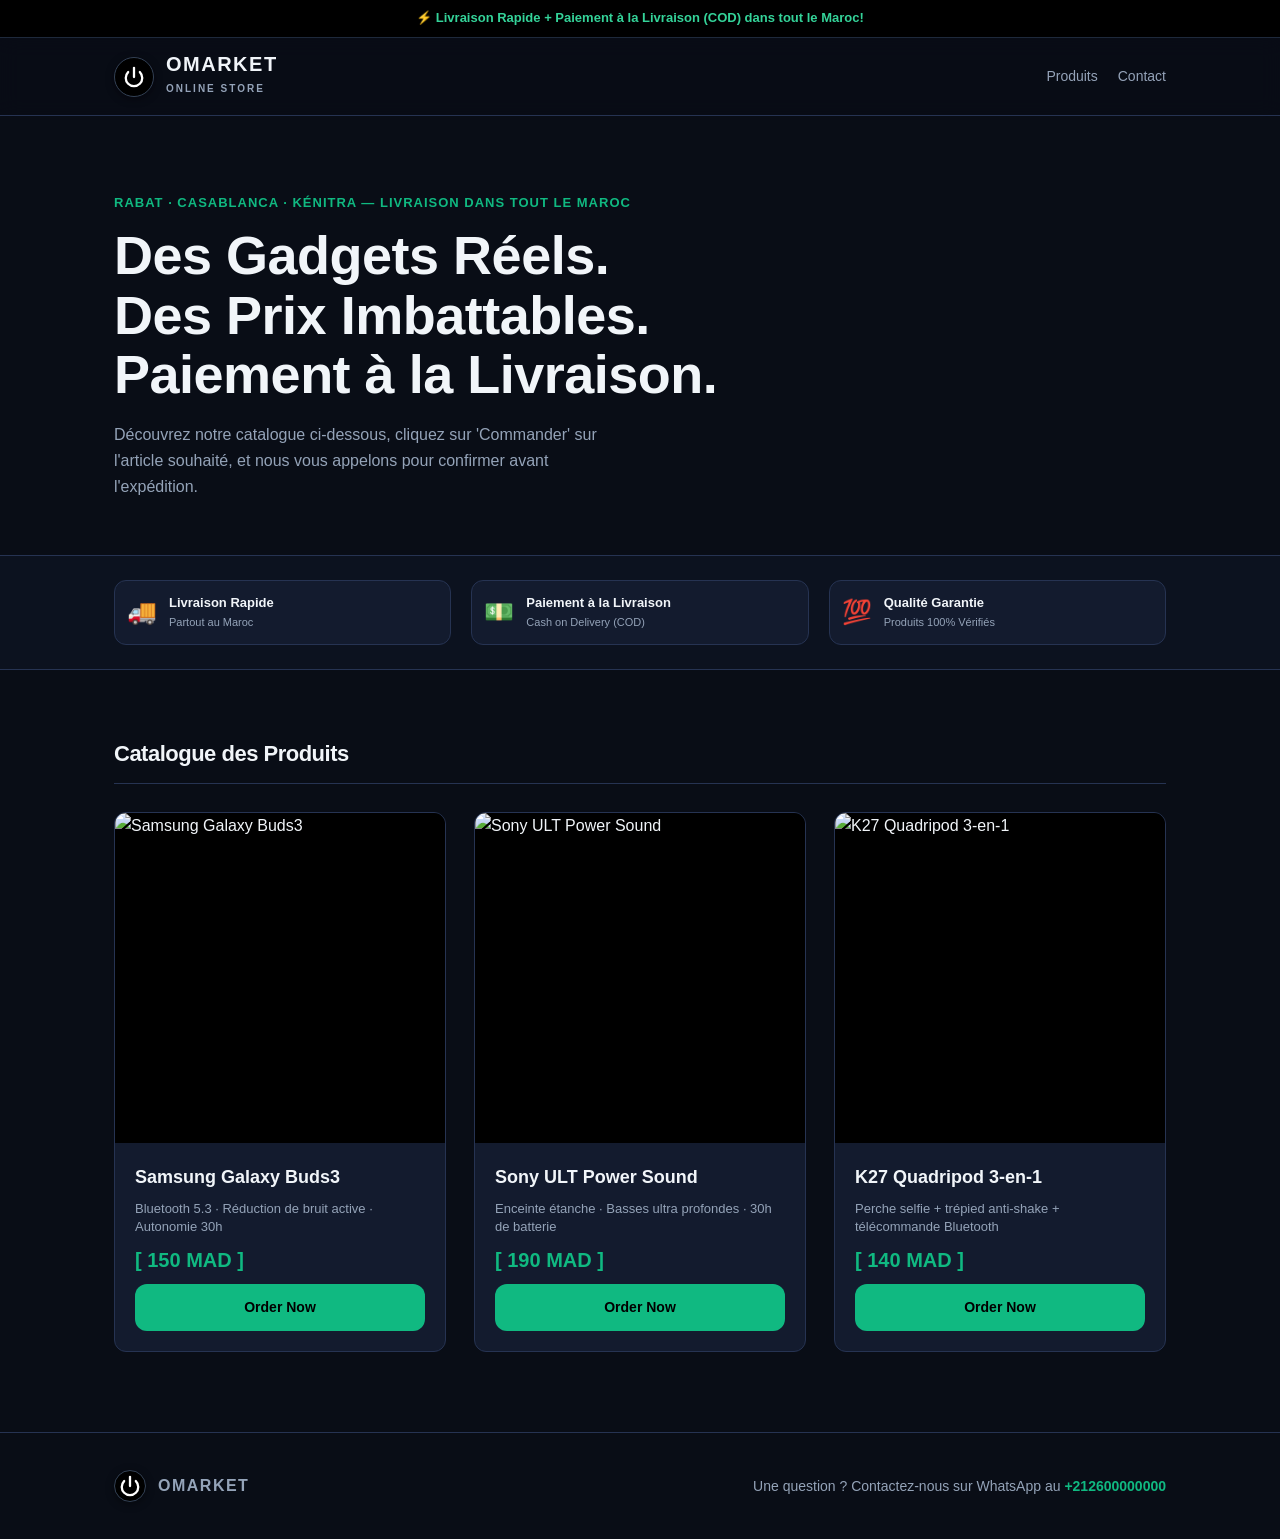
==== commit 4fb57029: "Modify CMS widget comment and remove identity script Updated Decap CMS Identity Widget comment and r" ====
--- a/index.html
+++ b/index.html
@@ -5,7 +5,7 @@
 <meta name="viewport" content="width=device-width, initial-scale=1.0">
 <title>O Market — Électronique & Gadgets au Maroc</title>
 <link rel="stylesheet" href="style.css">
-<!-- Decap CMS Identity Widget -->
+<!-- Decap / Sveltia CMS Identity Widget -->
 <script src="https://identity.netlify.com/v1/netlify-identity-widget.js"></script>
 </head>
 <body>
@@ -34,7 +34,6 @@
       <nav class="header-links">
         <a href="#products">Produits</a>
         <a href="#contact">Contact</a>
-        <a href="/admin/" class="admin-link">Admin</a>
       </nav>
     </div>
   </header>
@@ -103,16 +102,5 @@
   </footer>
 
   <script src="script.js"></script>
-  <script>
-    if (window.netlifyIdentity) {
-      window.netlifyIdentity.on("init", function (user) {
-        if (!user) {
-          window.netlifyIdentity.on("login", function () {
-            document.location.href = "/admin/";
-          });
-        }
-      });
-    }
-  </script>
 </body>
 </html>
--- a/style.css
+++ b/style.css
@@ -1,17 +1,18 @@
 /* ============================================
-   O MARKET — stylesheet
-   Change colors below in :root to restyle the WHOLE site at once.
+   O MARKET — Stylesheet
    ============================================ */
 
 :root {
-  --bg: #0b0b0d;
-  --surface: #16161a;
-  --surface-border: #2a2a2f;
-  --text: #ededef;
-  --muted: #8d8d93;
-  --accent: #4cc9f0;
-  --accent-dim: #2b7c94;
-  --radius: 4px;
+  --bg: #090d16;
+  --surface: #131b2e;
+  --surface-hover: #1c2744;
+  --surface-border: #263352;
+  --text: #f1f5f9;
+  --muted: #94a3b8;
+  --accent: #10b981;
+  --accent-hover: #059669;
+  --accent-dim: rgba(16, 185, 129, 0.15);
+  --radius: 12px;
 }
 
 * { box-sizing: border-box; }
@@ -20,92 +21,167 @@
   margin: 0;
   background: var(--bg);
   color: var(--text);
-  font-family: -apple-system, BlinkMacSystemFont, "Segoe UI", Helvetica, Arial, sans-serif;
-  line-height: 1.5;
+  font-family: 'Inter', -apple-system, BlinkMacSystemFont, "Segoe UI", Roboto, sans-serif;
+  line-height: 1.6;
 }
 
 .wrap {
-  max-width: 1080px;
+  max-width: 1100px;
   margin: 0 auto;
   padding: 0 24px;
 }
-.wrap.narrow { max-width: 560px; }
-
-a { color: inherit; }
+.wrap.narrow { max-width: 580px; }
+
+a { color: inherit; text-decoration: none; }
+
+/* ---- Announcement Bar ---- */
+.announcement-bar {
+  background: #000;
+  color: #34d399;
+  font-size: 13px;
+  font-weight: 600;
+  text-align: center;
+  padding: 8px 16px;
+  border-bottom: 1px solid #1e293b;
+}
 
 /* ---- Header ---- */
 .site-header {
   border-bottom: 1px solid var(--surface-border);
-  padding: 20px 0;
+  padding: 16px 0;
   position: sticky;
   top: 0;
-  background: rgba(11,11,13,0.9);
-  backdrop-filter: blur(6px);
-  z-index: 10;
+  background: rgba(9, 13, 22, 0.92);
+  backdrop-filter: blur(10px);
+  z-index: 50;
 }
 .header-row {
   display: flex;
   justify-content: space-between;
   align-items: center;
-  text-decoration: none;
-}
-.logo {
-  font-family: "Courier New", monospace;
-  font-weight: 700;
-  font-size: 22px;
+}
+.logo-group {
+  display: flex;
+  align-items: center;
+  gap: 12px;
+}
+.logo-icon {
+  width: 40px;
+  height: 40px;
+  background: #000;
+  border-radius: 50%;
+  display: flex;
+  align-items: center;
+  justify-content: center;
+  color: #fff;
+  border: 1px solid #334155;
+  box-shadow: 0 2px 8px rgba(0,0,0,0.4);
+}
+.logo-icon.small {
+  width: 32px;
+  height: 32px;
+}
+.power-svg {
+  width: 22px;
+  height: 22px;
+}
+.logo-title {
+  font-weight: 800;
+  font-size: 20px;
+  letter-spacing: 1.5px;
+  display: block;
+  line-height: 1;
+}
+.logo-title.small { font-size: 16px; }
+.logo-sub {
+  font-size: 10px;
+  color: var(--muted);
+  font-weight: 600;
   letter-spacing: 2px;
-  text-decoration: none;
-}
-.logo.small { font-size: 16px; }
-.logo::first-letter { color: var(--accent); }
+  text-transform: uppercase;
+}
+.header-links {
+  display: flex;
+  align-items: center;
+  gap: 20px;
+}
 .header-links a {
-  text-decoration: none;
-  color: var(--muted);
-  margin-left: 24px;
+  color: var(--muted);
   font-size: 14px;
-  letter-spacing: 0.5px;
+  font-weight: 500;
+  transition: color 0.2s ease;
 }
 .header-links a:hover { color: var(--text); }
+.admin-link {
+  background: var(--surface);
+  border: 1px solid var(--surface-border);
+  padding: 6px 14px;
+  border-radius: 20px;
+  font-size: 12px !important;
+}
 
 /* ---- Hero ---- */
-.hero { padding: 72px 0 48px; }
+.hero { padding: 64px 0 40px; text-align: left; }
 .eyebrow {
-  font-family: "Courier New", monospace;
   color: var(--accent);
   font-size: 13px;
-  letter-spacing: 1.5px;
+  font-weight: 700;
+  letter-spacing: 1px;
   text-transform: uppercase;
-  margin: 0 0 16px;
+  margin-bottom: 12px;
 }
 .hero h1 {
-  font-size: clamp(34px, 6vw, 58px);
-  line-height: 1.05;
-  margin: 0 0 20px;
-  font-weight: 800;
-  letter-spacing: -1px;
+  font-size: clamp(32px, 5vw, 54px);
+  line-height: 1.1;
+  margin: 0 0 18px;
+  font-weight: 800;
+  letter-spacing: -0.5px;
 }
 .hero-sub {
   color: var(--muted);
-  max-width: 480px;
+  max-width: 520px;
   font-size: 16px;
 }
 
+/* ---- Trust Badges ---- */
+.trust-section {
+  padding: 24px 0;
+  border-top: 1px solid var(--surface-border);
+  border-bottom: 1px solid var(--surface-border);
+  background: rgba(19, 27, 46, 0.4);
+}
+.trust-grid {
+  display: grid;
+  grid-template-columns: repeat(auto-fit, minmax(200px, 1fr));
+  gap: 20px;
+}
+.trust-item {
+  display: flex;
+  align-items: center;
+  gap: 12px;
+  padding: 12px;
+  background: var(--surface);
+  border: 1px solid var(--surface-border);
+  border-radius: var(--radius);
+}
+.trust-icon { font-size: 24px; }
+.trust-item h4 { margin: 0; font-size: 13px; font-weight: 700; }
+.trust-item p { margin: 0; font-size: 11px; color: var(--muted); }
+
 /* ---- Products ---- */
-.products { padding: 24px 0 80px; }
+.products { padding: 48px 0 80px; }
 .section-title {
-  font-family: "Courier New", monospace;
-  font-size: 14px;
-  letter-spacing: 2px;
-  text-transform: uppercase;
-  color: var(--muted);
-  border-top: 1px solid var(--surface-border);
-  padding-top: 16px;
-  margin-bottom: 32px;
+  font-size: 22px;
+  font-weight: 800;
+  letter-spacing: -0.5px;
+  margin-bottom: 28px;
+  border-bottom: 1px solid var(--surface-border);
+  padding-bottom: 12px;
 }
 .grid {
   display: grid;
-  grid-template-columns: repeat(auto-fill, minmax(230px, 1fr));
-  gap: 24px;
+  grid-template-columns: repeat(auto-fill, minmax(260px, 1fr));
+  gap: 28px;
 }
 .card {
   background: var(--surface);
@@ -114,23 +190,46 @@
   overflow: hidden;
   display: flex;
   flex-direction: column;
-  transition: border-color 0.2s ease, transform 0.2s ease;
+  transition: transform 0.25s ease, border-color 0.25s ease, box-shadow 0.25s ease;
 }
 .card:hover {
-  border-color: var(--accent-dim);
-  transform: translateY(-2px);
-}
-.card-img { aspect-ratio: 1 / 1; overflow: hidden; }
-.card-img img { width: 100%; height: 100%; object-fit: cover; display: block; }
-.card-body { padding: 18px; display: flex; flex-direction: column; gap: 6px; flex: 1; }
-.card-body h3 { margin: 0; font-size: 17px; font-weight: 600; }
-.spec { color: var(--muted); font-size: 13px; margin: 0 0 8px; }
+  border-color: var(--accent);
+  transform: translateY(-4px);
+  box-shadow: 0 12px 24px rgba(0,0,0,0.3);
+}
+.card-img {
+  aspect-ratio: 1 / 1;
+  position: relative;
+  overflow: hidden;
+  background: #000;
+}
+.card-img img { width: 100%; height: 100%; object-fit: cover; }
+.badge {
+  position: absolute;
+  top: 12px;
+  left: 12px;
+  background: var(--accent);
+  color: #000;
+  font-weight: 800;
+  font-size: 11px;
+  text-transform: uppercase;
+  padding: 4px 10px;
+  border-radius: 20px;
+  box-shadow: 0 2px 6px rgba(0,0,0,0.4);
+}
+.card-body { padding: 20px; display: flex; flex-direction: column; gap: 8px; flex: 1; }
+.card-body h3 { margin: 0; font-size: 18px; font-weight: 700; }
+.spec { color: var(--muted); font-size: 13px; margin: 0; line-height: 1.4; }
+.price-row { display: flex; align-items: center; gap: 10px; margin-top: 4px; }
 .price {
-  font-family: "Courier New", monospace;
   color: var(--accent);
-  font-size: 16px;
-  font-weight: 700;
-  margin-bottom: 12px;
+  font-size: 20px;
+  font-weight: 800;
+}
+.price-old {
+  color: var(--muted);
+  font-size: 14px;
+  text-decoration: line-through;
 }
 
 /* ---- Buttons ---- */
@@ -138,44 +237,45 @@
   display: inline-block;
   text-align: center;
   background: var(--accent);
-  color: #0b0b0d;
-  text-decoration: none;
-  font-weight: 700;
-  padding: 12px 18px;
+  color: #000;
+  font-weight: 800;
+  padding: 12px 20px;
   border-radius: var(--radius);
   font-size: 14px;
-  letter-spacing: 0.3px;
   border: none;
   cursor: pointer;
-  transition: opacity 0.2s ease;
-}
-.btn:hover { opacity: 0.85; }
-.btn.full { width: 100%; margin-top: 8px; }
-
-/* ---- Order page ---- */
-.order-section { padding: 56px 0 80px; }
-.order-title { font-size: 32px; margin: 4px 0 28px; }
+  transition: background 0.2s ease, transform 0.15s ease;
+  margin-top: auto;
+}
+.btn:hover {
+  background: var(--accent-hover);
+  transform: scale(1.02);
+}
+.btn.full { width: 100%; margin-top: 12px; }
+
+/* ---- Order Page ---- */
+.order-section { padding: 48px 0 80px; }
+.order-title { font-size: 32px; font-weight: 800; margin: 8px 0 24px; }
 .order-summary {
   display: grid;
   grid-template-columns: auto 1fr;
-  gap: 6px 16px;
-  background: var(--surface);
-  border: 1px solid var(--surface-border);
-  border-radius: var(--radius);
-  padding: 18px 20px;
-  margin-bottom: 28px;
-  font-size: 15px;
-}
-.summary-label { color: var(--muted); font-family: "Courier New", monospace; font-size: 13px; text-transform: uppercase; }
-#product-price { color: var(--accent); font-family: "Courier New", monospace; font-weight: 700; }
-
-form { display: flex; flex-direction: column; gap: 14px; }
-label { font-size: 13px; color: var(--muted); margin-bottom: -8px; }
+  gap: 8px 16px;
+  background: var(--surface);
+  border: 1px solid var(--surface-border);
+  border-radius: var(--radius);
+  padding: 20px;
+  margin-bottom: 24px;
+}
+.summary-label { color: var(--muted); font-size: 13px; font-weight: 600; text-transform: uppercase; }
+#product-price { color: var(--accent); font-weight: 800; }
+
+form { display: flex; flex-direction: column; gap: 16px; }
+label { font-size: 13px; font-weight: 600; color: var(--muted); }
 input, textarea {
   background: var(--surface);
   border: 1px solid var(--surface-border);
   color: var(--text);
-  padding: 12px 14px;
+  padding: 12px 16px;
   border-radius: var(--radius);
   font-size: 15px;
   font-family: inherit;
@@ -184,12 +284,11 @@
   outline: none;
   border-color: var(--accent);
 }
-textarea { resize: vertical; min-height: 70px; }
-.fine-print { color: var(--muted); font-size: 13px; text-align: center; margin-top: 4px; }
+textarea { resize: vertical; min-height: 80px; }
+.fine-print { color: var(--muted); font-size: 12px; text-align: center; }
 
 .success-message { text-align: center; padding: 40px 0; }
-.success-message h2 { margin-bottom: 8px; }
-.success-message p { color: var(--muted); margin-bottom: 24px; }
+.success-message h2 { font-size: 28px; margin-bottom: 12px; }
 
 /* ---- Footer ---- */
 .site-footer {
@@ -203,11 +302,11 @@
   justify-content: space-between;
   align-items: center;
   flex-wrap: wrap;
-  gap: 12px;
-}
-.site-footer a { color: var(--accent); text-decoration: none; }
+  gap: 16px;
+}
+.site-footer a { color: var(--accent); font-weight: 600; }
 
 @media (max-width: 640px) {
-  .hero { padding: 48px 0 32px; }
+  .header-links { gap: 12px; }
   .footer-row { flex-direction: column; align-items: flex-start; }
 }
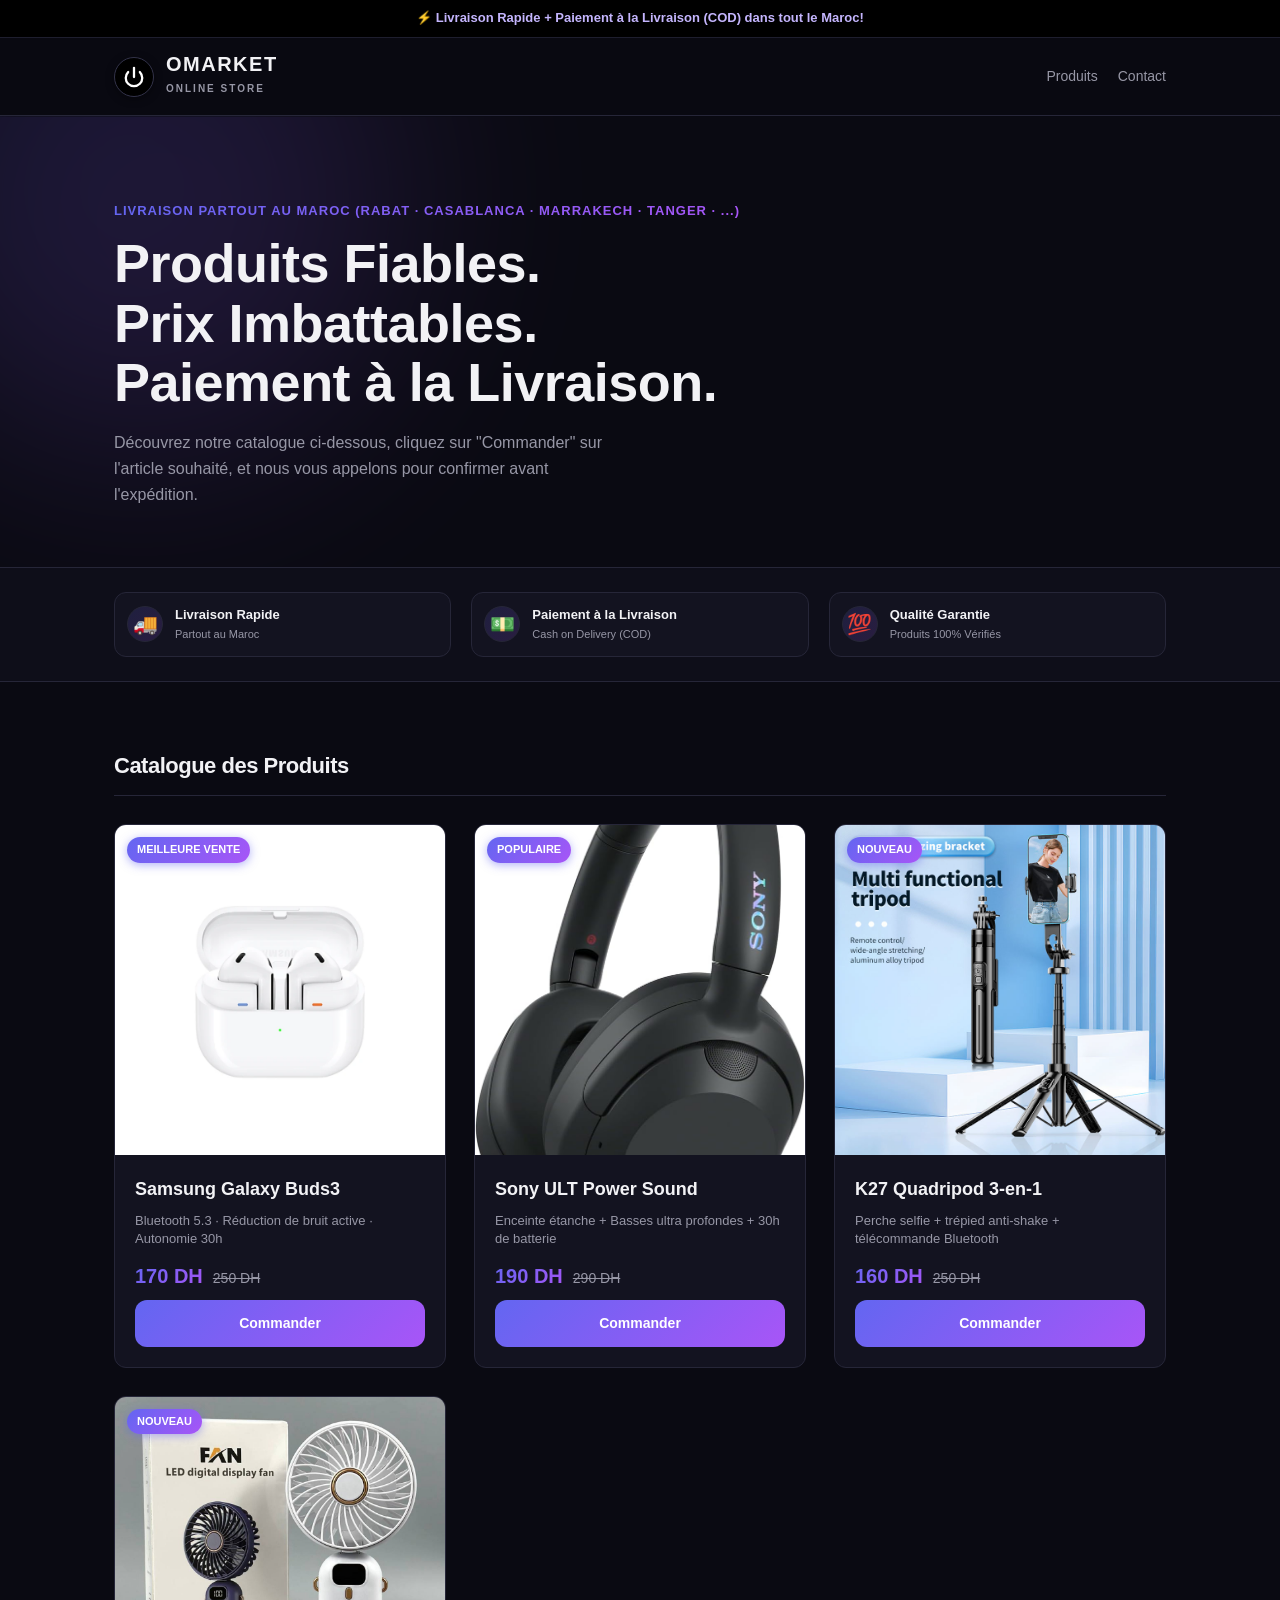
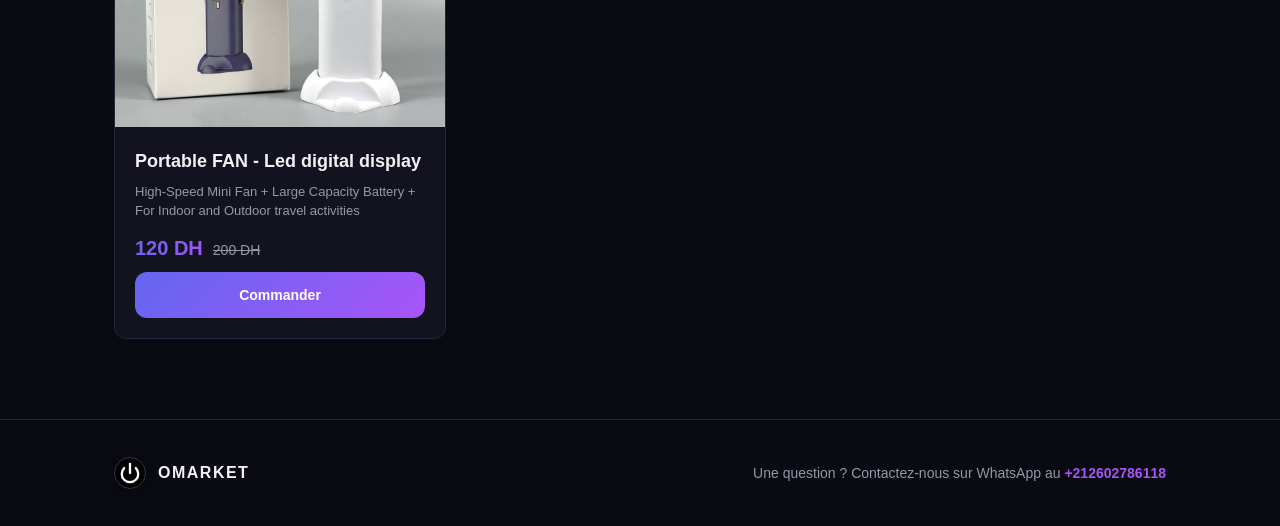
==== commit 45b8b39e: "Add files via upload" ====
--- a/index.html
+++ b/index.html
@@ -5,8 +5,6 @@
 <meta name="viewport" content="width=device-width, initial-scale=1.0">
 <title>O Market — Électronique & Gadgets au Maroc</title>
 <link rel="stylesheet" href="style.css">
-<!-- Decap / Sveltia CMS Identity Widget -->
-<script src="https://identity.netlify.com/v1/netlify-identity-widget.js"></script>
 </head>
 <body>
 
@@ -20,7 +18,6 @@
     <div class="wrap header-row">
       <a href="index.html" class="logo-group">
         <div class="logo-icon">
-          <!-- Official OMARKET Power Logo SVG -->
           <svg class="power-svg" viewBox="0 0 24 24" fill="none" stroke="currentColor" stroke-width="2.5" stroke-linecap="round" stroke-linejoin="round">
             <path d="M12 2v10"></path>
             <path d="M18.36 6.64a9 9 0 1 1-12.73 0"></path>
@@ -38,11 +35,11 @@
     </div>
   </header>
 
-  <!-- Hero Section -->
+  <!-- Hero -->
   <section class="hero">
     <div class="wrap">
       <p class="eyebrow" id="hero-eyebrow">Rabat · Casablanca · Kénitra — Livraison dans tout le Maroc</p>
-      <h1 id="hero-headline">Des Gadgets Réels.<br>Des Prix Imbattables.<br>Paiement à la Livraison.</h1>
+      <h1 id="hero-headline">Produits Fiables.<br>Prix Imbattables.<br>Paiement à la Livraison.</h1>
       <p class="hero-sub" id="hero-subtext">Découvrez notre catalogue ci-dessous, cliquez sur "Commander" sur l'article souhaité, et nous vous appelons pour confirmer avant l'expédition.</p>
     </div>
   </section>
@@ -80,7 +77,7 @@
       <h2 class="section-title" id="section-title">Catalogue des Produits</h2>
 
       <div class="grid" id="product-grid">
-        <p class="spec">Chargement des produits…</p>
+        <p class="grid-message">Chargement des produits…</p>
       </div>
     </div>
   </section>
--- a/style.css
+++ b/style.css
@@ -1,17 +1,23 @@
 /* ============================================
    O MARKET — Stylesheet
+   Blue → Purple gradient accent system.
+   Logo stays neutral/monochrome on purpose (timeless mark);
+   the gradient lives in buttons, badges, prices and the hero glow.
    ============================================ */
 
 :root {
-  --bg: #090d16;
-  --surface: #131b2e;
-  --surface-hover: #1c2744;
-  --surface-border: #263352;
-  --text: #f1f5f9;
-  --muted: #94a3b8;
-  --accent: #10b981;
-  --accent-hover: #059669;
-  --accent-dim: rgba(16, 185, 129, 0.15);
+  --bg: #0a0a12;
+  --surface: #131320;
+  --surface-hover: #1b1b2c;
+  --surface-border: #262638;
+  --text: #f2f2f5;
+  --muted: #9797a6;
+
+  --accent-a: #6366f1;   /* indigo/blue */
+  --accent-b: #a855f7;   /* purple */
+  --gradient: linear-gradient(135deg, var(--accent-a), var(--accent-b));
+  --gradient-soft: linear-gradient(135deg, rgba(99,102,241,0.15), rgba(168,85,247,0.15));
+
   --radius: 12px;
 }
 
@@ -37,21 +43,21 @@
 /* ---- Announcement Bar ---- */
 .announcement-bar {
   background: #000;
-  color: #34d399;
+  color: #c4b5fd;
   font-size: 13px;
   font-weight: 600;
   text-align: center;
   padding: 8px 16px;
-  border-bottom: 1px solid #1e293b;
-}
-
-/* ---- Header ---- */
+  border-bottom: 1px solid #1e1e2e;
+}
+
+/* ---- Header (logo stays neutral / timeless) ---- */
 .site-header {
   border-bottom: 1px solid var(--surface-border);
   padding: 16px 0;
   position: sticky;
   top: 0;
-  background: rgba(9, 13, 22, 0.92);
+  background: rgba(10, 10, 18, 0.92);
   backdrop-filter: blur(10px);
   z-index: 50;
 }
@@ -74,23 +80,18 @@
   align-items: center;
   justify-content: center;
   color: #fff;
-  border: 1px solid #334155;
+  border: 1px solid #33334a;
   box-shadow: 0 2px 8px rgba(0,0,0,0.4);
 }
-.logo-icon.small {
-  width: 32px;
-  height: 32px;
-}
-.power-svg {
-  width: 22px;
-  height: 22px;
-}
+.logo-icon.small { width: 32px; height: 32px; }
+.power-svg { width: 22px; height: 22px; }
 .logo-title {
   font-weight: 800;
   font-size: 20px;
   letter-spacing: 1.5px;
   display: block;
   line-height: 1;
+  color: var(--text); /* deliberately plain, not gradient — keeps the mark timeless */
 }
 .logo-title.small { font-size: 16px; }
 .logo-sub {
@@ -100,11 +101,7 @@
   letter-spacing: 2px;
   text-transform: uppercase;
 }
-.header-links {
-  display: flex;
-  align-items: center;
-  gap: 20px;
-}
+.header-links { display: flex; align-items: center; gap: 20px; }
 .header-links a {
   color: var(--muted);
   font-size: 14px;
@@ -112,23 +109,40 @@
   transition: color 0.2s ease;
 }
 .header-links a:hover { color: var(--text); }
-.admin-link {
-  background: var(--surface);
-  border: 1px solid var(--surface-border);
-  padding: 6px 14px;
-  border-radius: 20px;
-  font-size: 12px !important;
-}
 
 /* ---- Hero ---- */
-.hero { padding: 64px 0 40px; text-align: left; }
+.hero {
+  position: relative;
+  padding: 72px 0 44px;
+  overflow: hidden;
+}
+.hero::before {
+  /* subtle gradient glow, not a loud background — this is the "cool tech" cue */
+  content: "";
+  position: absolute;
+  top: -180px;
+  left: -120px;
+  width: 520px;
+  height: 520px;
+  background: var(--gradient);
+  opacity: 0.16;
+  filter: blur(110px);
+  border-radius: 50%;
+  pointer-events: none;
+  z-index: 0;
+}
+.hero .wrap { position: relative; z-index: 1; }
 .eyebrow {
-  color: var(--accent);
+  background: var(--gradient);
+  -webkit-background-clip: text;
+  background-clip: text;
+  color: transparent;
   font-size: 13px;
   font-weight: 700;
   letter-spacing: 1px;
   text-transform: uppercase;
   margin-bottom: 12px;
+  display: inline-block;
 }
 .hero h1 {
   font-size: clamp(32px, 5vw, 54px);
@@ -136,19 +150,16 @@
   margin: 0 0 18px;
   font-weight: 800;
   letter-spacing: -0.5px;
-}
-.hero-sub {
-  color: var(--muted);
-  max-width: 520px;
-  font-size: 16px;
-}
+  color: var(--text);
+}
+.hero-sub { color: var(--muted); max-width: 520px; font-size: 16px; }
 
 /* ---- Trust Badges ---- */
 .trust-section {
   padding: 24px 0;
   border-top: 1px solid var(--surface-border);
   border-bottom: 1px solid var(--surface-border);
-  background: rgba(19, 27, 46, 0.4);
+  background: rgba(19, 19, 32, 0.5);
 }
 .trust-grid {
   display: grid;
@@ -164,7 +175,18 @@
   border: 1px solid var(--surface-border);
   border-radius: var(--radius);
 }
-.trust-icon { font-size: 24px; }
+.trust-icon {
+  font-size: 20px;
+  width: 36px;
+  height: 36px;
+  border-radius: 50%;
+  display: flex;
+  align-items: center;
+  justify-content: center;
+  background: var(--gradient-soft);
+  border: 1px solid var(--surface-border);
+  flex-shrink: 0;
+}
 .trust-item h4 { margin: 0; font-size: 13px; font-weight: 700; }
 .trust-item p { margin: 0; font-size: 11px; color: var(--muted); }
 
@@ -193,64 +215,55 @@
   transition: transform 0.25s ease, border-color 0.25s ease, box-shadow 0.25s ease;
 }
 .card:hover {
-  border-color: var(--accent);
+  border-color: var(--accent-a);
   transform: translateY(-4px);
-  box-shadow: 0 12px 24px rgba(0,0,0,0.3);
-}
-.card-img {
-  aspect-ratio: 1 / 1;
-  position: relative;
-  overflow: hidden;
-  background: #000;
-}
+  box-shadow: 0 16px 32px rgba(99, 102, 241, 0.18);
+}
+.card-img { aspect-ratio: 1 / 1; position: relative; overflow: hidden; background: #000; }
 .card-img img { width: 100%; height: 100%; object-fit: cover; }
 .badge {
   position: absolute;
   top: 12px;
   left: 12px;
-  background: var(--accent);
-  color: #000;
+  background: var(--gradient);
+  color: #fff;
   font-weight: 800;
   font-size: 11px;
   text-transform: uppercase;
   padding: 4px 10px;
   border-radius: 20px;
-  box-shadow: 0 2px 6px rgba(0,0,0,0.4);
+  box-shadow: 0 2px 10px rgba(99, 102, 241, 0.5);
 }
 .card-body { padding: 20px; display: flex; flex-direction: column; gap: 8px; flex: 1; }
 .card-body h3 { margin: 0; font-size: 18px; font-weight: 700; }
 .spec { color: var(--muted); font-size: 13px; margin: 0; line-height: 1.4; }
-.price-row { display: flex; align-items: center; gap: 10px; margin-top: 4px; }
+.price-row { display: flex; align-items: baseline; gap: 10px; margin-top: 4px; }
 .price {
-  color: var(--accent);
+  background: var(--gradient);
+  -webkit-background-clip: text;
+  background-clip: text;
+  color: transparent;
   font-size: 20px;
   font-weight: 800;
 }
-.price-old {
-  color: var(--muted);
-  font-size: 14px;
-  text-decoration: line-through;
-}
+.price-old { color: var(--muted); font-size: 14px; text-decoration: line-through; }
 
 /* ---- Buttons ---- */
 .btn {
   display: inline-block;
   text-align: center;
-  background: var(--accent);
-  color: #000;
+  background: var(--gradient);
+  color: #fff;
   font-weight: 800;
   padding: 12px 20px;
   border-radius: var(--radius);
   font-size: 14px;
   border: none;
   cursor: pointer;
-  transition: background 0.2s ease, transform 0.15s ease;
+  transition: filter 0.2s ease, transform 0.15s ease;
   margin-top: auto;
 }
-.btn:hover {
-  background: var(--accent-hover);
-  transform: scale(1.02);
-}
+.btn:hover { filter: brightness(1.12); transform: scale(1.02); }
 .btn.full { width: 100%; margin-top: 12px; }
 
 /* ---- Order Page ---- */
@@ -267,7 +280,13 @@
   margin-bottom: 24px;
 }
 .summary-label { color: var(--muted); font-size: 13px; font-weight: 600; text-transform: uppercase; }
-#product-price { color: var(--accent); font-weight: 800; }
+#product-price {
+  background: var(--gradient);
+  -webkit-background-clip: text;
+  background-clip: text;
+  color: transparent;
+  font-weight: 800;
+}
 
 form { display: flex; flex-direction: column; gap: 16px; }
 label { font-size: 13px; font-weight: 600; color: var(--muted); }
@@ -280,33 +299,31 @@
   font-size: 15px;
   font-family: inherit;
 }
-input:focus, textarea:focus {
-  outline: none;
-  border-color: var(--accent);
-}
+input:focus, textarea:focus { outline: none; border-color: var(--accent-a); }
 textarea { resize: vertical; min-height: 80px; }
 .fine-print { color: var(--muted); font-size: 12px; text-align: center; }
 
 .success-message { text-align: center; padding: 40px 0; }
-.success-message h2 { font-size: 28px; margin-bottom: 12px; }
+.success-message h2 {
+  font-size: 28px;
+  margin-bottom: 12px;
+  background: var(--gradient);
+  -webkit-background-clip: text;
+  background-clip: text;
+  color: transparent;
+  display: inline-block;
+}
 
 /* ---- Footer ---- */
-.site-footer {
-  border-top: 1px solid var(--surface-border);
-  padding: 28px 0;
-  color: var(--muted);
-  font-size: 14px;
-}
-.footer-row {
-  display: flex;
-  justify-content: space-between;
-  align-items: center;
-  flex-wrap: wrap;
-  gap: 16px;
-}
-.site-footer a { color: var(--accent); font-weight: 600; }
+.site-footer { border-top: 1px solid var(--surface-border); padding: 28px 0; color: var(--muted); font-size: 14px; }
+.footer-row { display: flex; justify-content: space-between; align-items: center; flex-wrap: wrap; gap: 16px; }
+.site-footer a { color: var(--accent-b); font-weight: 600; }
+
+/* ---- Empty / error states for the product grid ---- */
+.grid-message { color: var(--muted); font-size: 14px; padding: 20px 0; }
 
 @media (max-width: 640px) {
   .header-links { gap: 12px; }
   .footer-row { flex-direction: column; align-items: flex-start; }
-}
+  .hero::before { width: 340px; height: 340px; top: -140px; left: -100px; }
+}
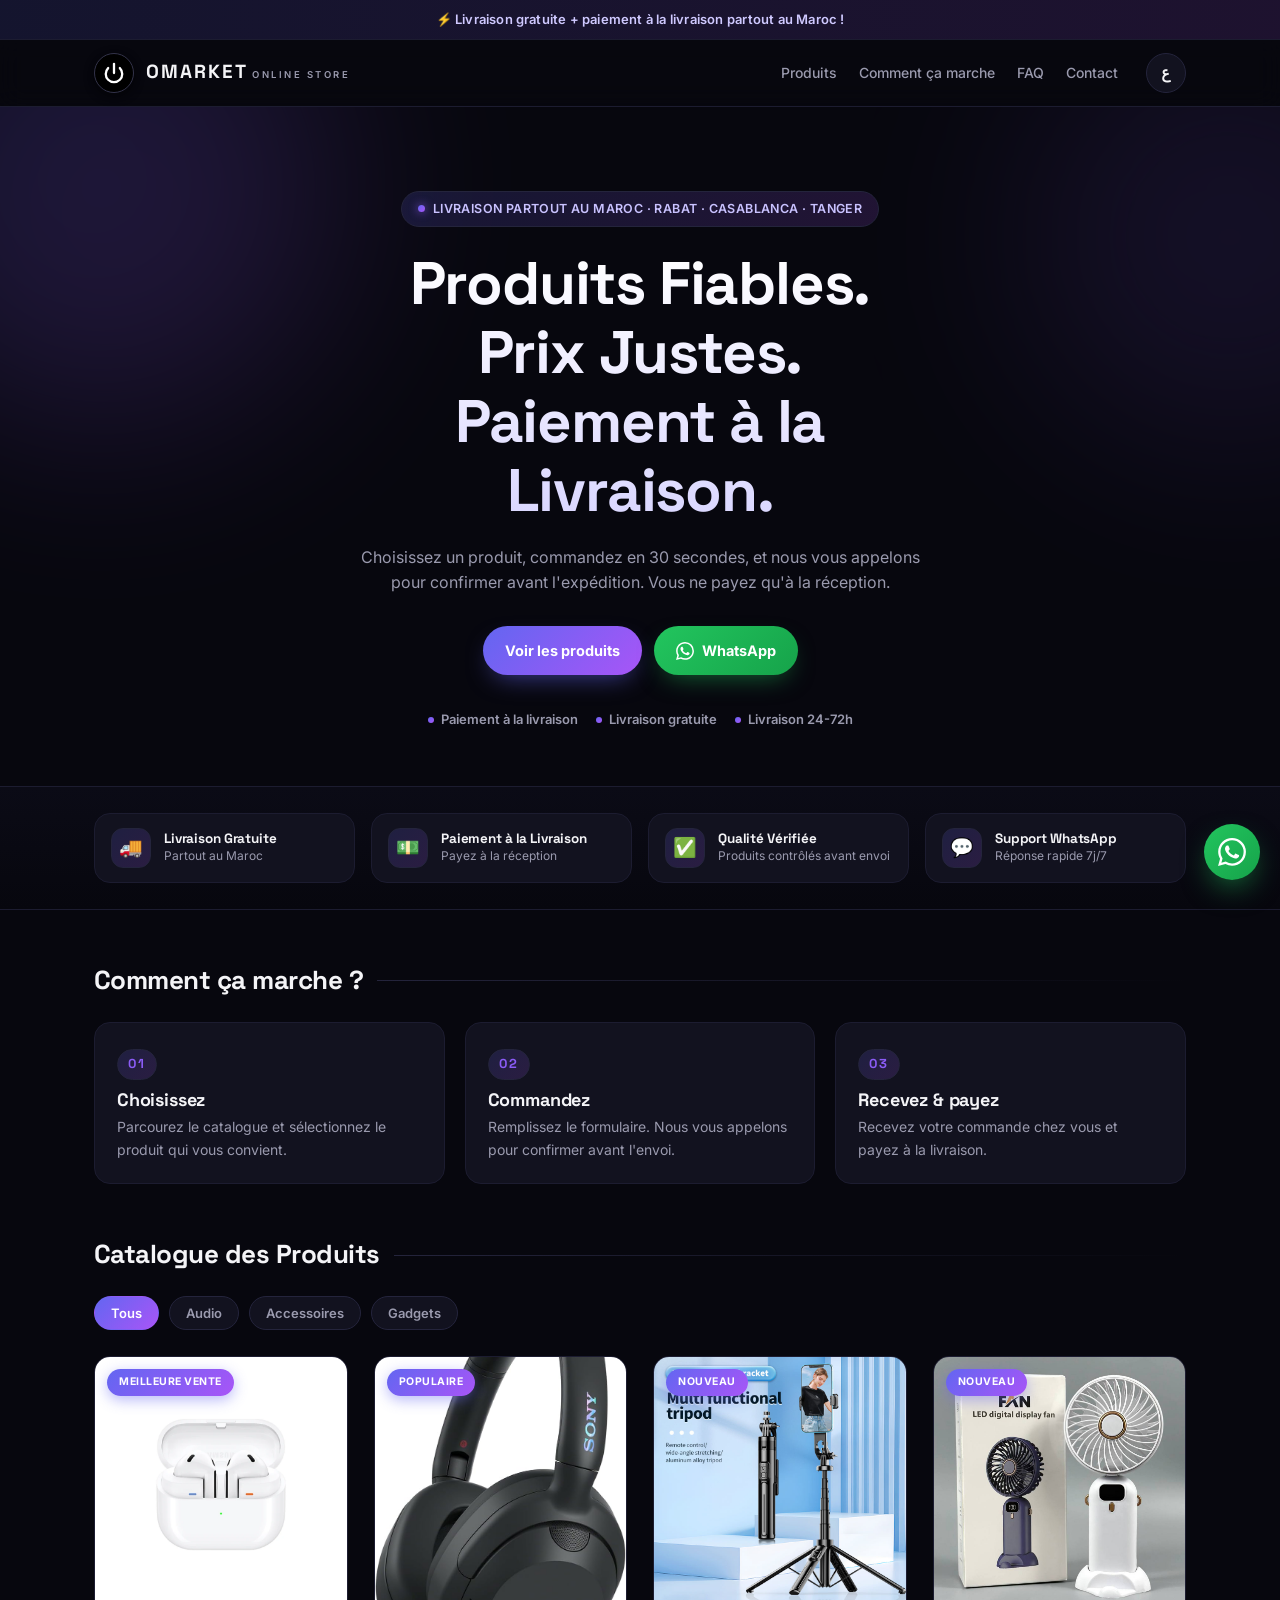
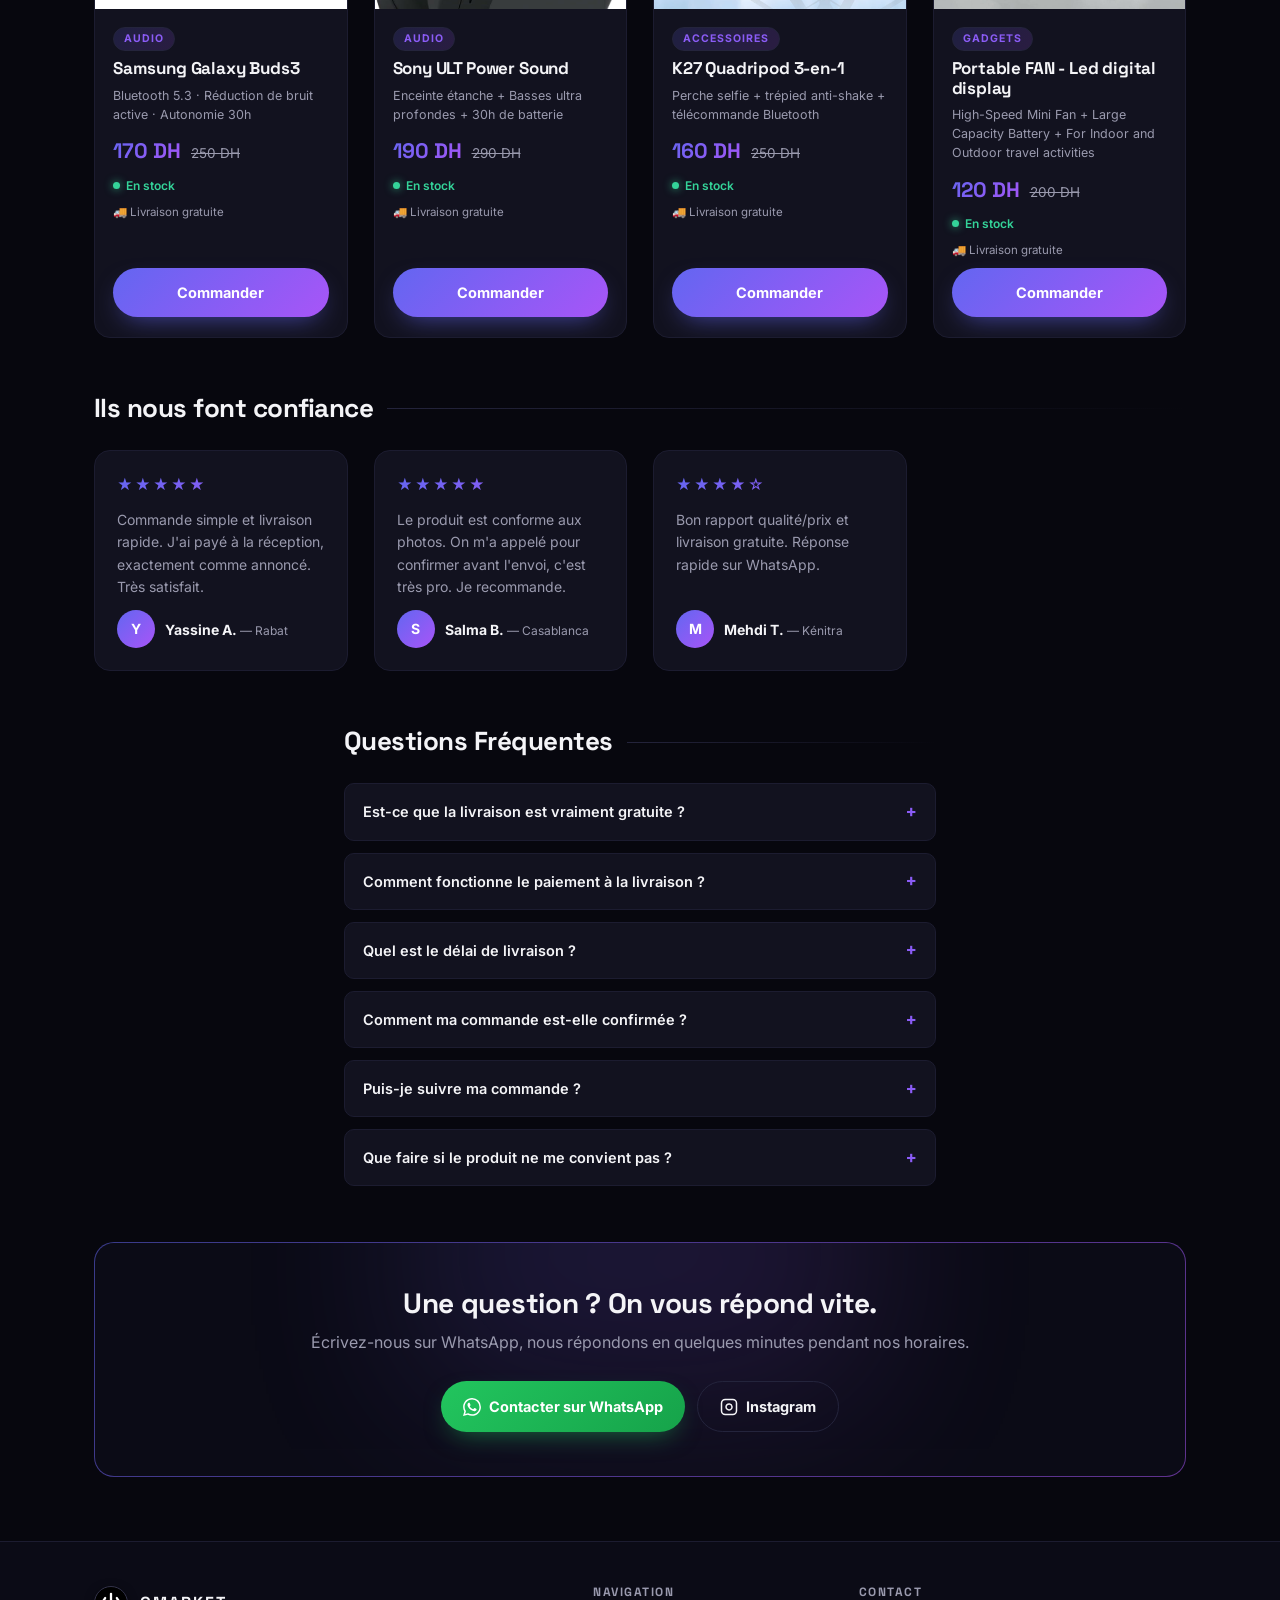
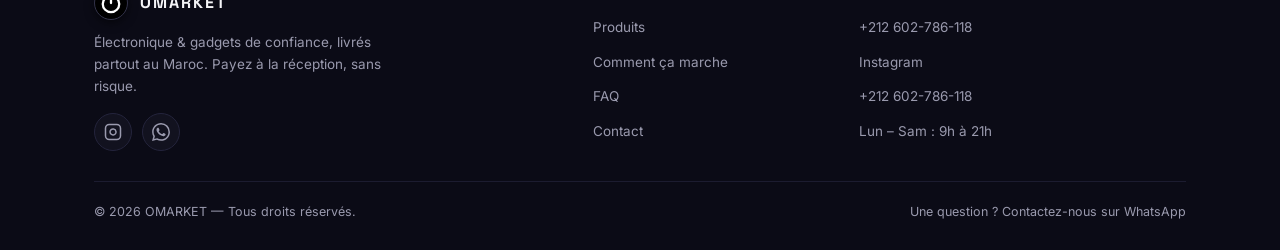
==== commit 69aa7198: "Add files via upload" ====
--- a/index.html
+++ b/index.html
@@ -1,16 +1,30 @@
 <!DOCTYPE html>
-<html lang="fr" class="scroll-smooth">
+<html lang="fr">
 <head>
 <meta charset="UTF-8">
 <meta name="viewport" content="width=device-width, initial-scale=1.0">
 <title>O Market — Électronique & Gadgets au Maroc</title>
+<meta name="description" content="O Market — Électronique et gadgets au Maroc. Livraison gratuite partout au Maroc, paiement à la livraison. Produits fiables, prix justes.">
+<meta name="theme-color" content="#07070e">
+<meta property="og:type" content="website">
+<meta property="og:site_name" content="O Market">
+<meta property="og:title" content="O Market — Électronique & Gadgets au Maroc">
+<meta property="og:description" content="Produits fiables, prix justes, paiement à la livraison. Livraison gratuite partout au Maroc.">
+<meta property="og:url" content="https://o-market-seven.vercel.app/">
+<meta property="og:image" content="https://o-market-seven.vercel.app/uploads/couteurs-galaxy-buds-3-white-sm-r530nzwamea-prix-linksolutions-maroc6.webp">
+<meta property="og:locale" content="fr_MA">
+<meta name="twitter:card" content="summary_large_image">
+<link rel="icon" type="image/svg+xml" href="favicon.svg">
+<link rel="preconnect" href="https://fonts.googleapis.com">
+<link rel="preconnect" href="https://fonts.gstatic.com" crossorigin>
+<link href="https://fonts.googleapis.com/css2?family=Inter:wght@400;500;600;700&family=Space+Grotesk:wght@500;600;700&family=Noto+Sans+Arabic:wght@400;600;700&display=swap" rel="stylesheet">
 <link rel="stylesheet" href="style.css">
 </head>
 <body>
 
-  <!-- Top Announcement Bar -->
-  <div id="announcement-bar" class="announcement-bar">
-    <span id="announcement-text">⚡ Livraison Rapide + Paiement à la Livraison (COD) dans tout le Maroc!</span>
+  <!-- Announcement -->
+  <div class="announcement-bar">
+    <span id="announcement-text">⚡ Livraison gratuite + paiement à la livraison partout au Maroc !</span>
   </div>
 
   <!-- Header -->
@@ -29,8 +43,11 @@
         </div>
       </a>
       <nav class="header-links">
-        <a href="#products">Produits</a>
-        <a href="#contact">Contact</a>
+        <a href="#products" data-i18n="navProducts">Produits</a>
+        <a href="#how" data-i18n="navHow">Comment ça marche</a>
+        <a href="#faq" data-i18n="navFaq">FAQ</a>
+        <a href="#contact" data-i18n="navContact">Contact</a>
+        <button id="lang-toggle" class="lang-toggle" type="button" aria-label="Changer de langue">ع</button>
       </nav>
     </div>
   </header>
@@ -38,65 +55,143 @@
   <!-- Hero -->
   <section class="hero">
     <div class="wrap">
-      <p class="eyebrow" id="hero-eyebrow">Rabat · Casablanca · Kénitra — Livraison dans tout le Maroc</p>
-      <h1 id="hero-headline">Produits Fiables.<br>Prix Imbattables.<br>Paiement à la Livraison.</h1>
-      <p class="hero-sub" id="hero-subtext">Découvrez notre catalogue ci-dessous, cliquez sur "Commander" sur l'article souhaité, et nous vous appelons pour confirmer avant l'expédition.</p>
+      <p class="eyebrow"><span class="dot"></span><span id="hero-eyebrow">Livraison partout au Maroc</span></p>
+      <h1 id="hero-headline">Produits Fiables.<br>Prix Justes.<br>Paiement à la Livraison.</h1>
+      <p class="hero-sub" id="hero-subtext">Choisissez un produit, commandez en 30 secondes, et nous vous appelons pour confirmer avant l'expédition.</p>
+      <div class="hero-actions">
+        <a href="#products" class="btn" id="cta-primary">Voir les produits</a>
+        <a href="https://wa.me/212602786118" class="btn btn-whatsapp" data-whatsapp id="cta-secondary">
+          <svg viewBox="0 0 24 24" fill="currentColor"><path d="M17.472 14.382c-.297-.149-1.758-.867-2.03-.967-.273-.099-.471-.148-.67.15-.197.297-.767.966-.94 1.164-.173.199-.347.223-.644.075-.297-.15-1.255-.463-2.39-1.475-.883-.788-1.48-1.761-1.653-2.059-.173-.297-.018-.458.13-.606.134-.133.297-.347.446-.52.149-.174.198-.298.297-.497.1-.198.05-.371-.025-.52-.074-.149-.668-1.612-.916-2.207-.242-.579-.487-.5-.669-.51-.173-.008-.371-.01-.57-.01-.198 0-.52.074-.792.372-.272.297-1.04 1.016-1.04 2.479 0 1.462 1.065 2.875 1.213 3.074.149.198 2.096 3.2 5.077 4.487.709.306 1.262.489 1.694.625.712.227 1.36.195 1.871.118.571-.085 1.758-.719 2.006-1.413.248-.694.248-1.289.173-1.413-.074-.124-.272-.198-.57-.347m-5.421 7.403h-.004a9.87 9.87 0 0 1-5.031-1.378l-.361-.214-3.741.982.998-3.648-.235-.374a9.86 9.86 0 0 1-1.51-5.26c.001-5.45 4.436-9.884 9.888-9.884 2.64 0 5.122 1.03 6.988 2.898a9.825 9.825 0 0 1 2.893 6.994c-.003 5.45-4.437 9.884-9.885 9.884m8.413-18.297A11.815 11.815 0 0 0 12.05 0C5.495 0 .16 5.335.157 11.892c0 2.096.547 4.142 1.588 5.945L.057 24l6.305-1.654a11.882 11.882 0 0 0 5.683 1.448h.005c6.554 0 11.89-5.335 11.893-11.893a11.821 11.821 0 0 0-3.48-8.413Z"/></svg>
+          <span id="cta-secondary-text">WhatsApp</span>
+        </a>
+      </div>
+      <ul class="hero-chips">
+        <li data-i18n="chipPayment">Paiement à la livraison</li>
+        <li data-i18n="chipDelivery">Livraison gratuite</li>
+        <li data-i18n="chipTime">Livraison 24-72h</li>
+      </ul>
     </div>
   </section>
 
-  <!-- Trust Badges -->
+  <!-- Trust badges -->
   <section class="trust-section">
-    <div class="wrap trust-grid">
-      <div class="trust-item">
-        <span class="trust-icon">🚚</span>
-        <div>
-          <h4>Livraison Rapide</h4>
-          <p>Partout au Maroc</p>
-        </div>
-      </div>
-      <div class="trust-item">
-        <span class="trust-icon">💵</span>
-        <div>
-          <h4>Paiement à la Livraison</h4>
-          <p>Cash on Delivery (COD)</p>
-        </div>
-      </div>
-      <div class="trust-item">
-        <span class="trust-icon">💯</span>
-        <div>
-          <h4>Qualité Garantie</h4>
-          <p>Produits 100% Vérifiés</p>
-        </div>
-      </div>
+    <div class="wrap trust-grid" id="trust-grid"></div>
+  </section>
+
+  <!-- How it works -->
+  <section id="how" class="section how">
+    <div class="wrap">
+      <h2 class="section-title" id="how-title">Comment ça marche ?</h2>
+      <div class="steps" id="steps"></div>
     </div>
   </section>
 
-  <!-- Products Catalog -->
+  <!-- Products -->
   <section id="products" class="products">
     <div class="wrap">
-      <h2 class="section-title" id="section-title">Catalogue des Produits</h2>
-
+      <h2 class="section-title" id="products-title">Catalogue des Produits</h2>
+      <div class="filters" id="filters"></div>
       <div class="grid" id="product-grid">
         <p class="grid-message">Chargement des produits…</p>
       </div>
     </div>
   </section>
 
+  <!-- Testimonials -->
+  <section id="testimonials" class="testimonials">
+    <div class="wrap">
+      <h2 class="section-title" id="testimonials-title">Ils nous font confiance</h2>
+      <div class="grid" id="testimonials-grid"></div>
+    </div>
+  </section>
+
+  <!-- FAQ -->
+  <section id="faq" class="faq">
+    <div class="wrap narrow">
+      <h2 class="section-title" id="faq-title">Questions Fréquentes</h2>
+      <div class="faq-list" id="faq-list"></div>
+    </div>
+  </section>
+
+  <!-- Contact CTA -->
+  <section id="contact" class="contact">
+    <div class="wrap">
+      <div class="contact-panel">
+        <h2 id="contact-title">Une question ? On vous répond vite.</h2>
+        <p id="contact-text">Écrivez-nous sur WhatsApp, nous répondons en quelques minutes.</p>
+        <div class="contact-actions">
+          <a href="https://wa.me/212602786118" class="btn btn-whatsapp" data-whatsapp id="contact-wa">
+            <svg viewBox="0 0 24 24" fill="currentColor"><path d="M17.472 14.382c-.297-.149-1.758-.867-2.03-.967-.273-.099-.471-.148-.67.15-.197.297-.767.966-.94 1.164-.173.199-.347.223-.644.075-.297-.15-1.255-.463-2.39-1.475-.883-.788-1.48-1.761-1.653-2.059-.173-.297-.018-.458.13-.606.134-.133.297-.347.446-.52.149-.174.198-.298.297-.497.1-.198.05-.371-.025-.52-.074-.149-.668-1.612-.916-2.207-.242-.579-.487-.5-.669-.51-.173-.008-.371-.01-.57-.01-.198 0-.52.074-.792.372-.272.297-1.04 1.016-1.04 2.479 0 1.462 1.065 2.875 1.213 3.074.149.198 2.096 3.2 5.077 4.487.709.306 1.262.489 1.694.625.712.227 1.36.195 1.871.118.571-.085 1.758-.719 2.006-1.413.248-.694.248-1.289.173-1.413-.074-.124-.272-.198-.57-.347m-5.421 7.403h-.004a9.87 9.87 0 0 1-5.031-1.378l-.361-.214-3.741.982.998-3.648-.235-.374a9.86 9.86 0 0 1-1.51-5.26c.001-5.45 4.436-9.884 9.888-9.884 2.64 0 5.122 1.03 6.988 2.898a9.825 9.825 0 0 1 2.893 6.994c-.003 5.45-4.437 9.884-9.885 9.884m8.413-18.297A11.815 11.815 0 0 0 12.05 0C5.495 0 .16 5.335.157 11.892c0 2.096.547 4.142 1.588 5.945L.057 24l6.305-1.654a11.882 11.882 0 0 0 5.683 1.448h.005c6.554 0 11.89-5.335 11.893-11.893a11.821 11.821 0 0 0-3.48-8.413Z"/></svg>
+            <span id="contact-wa-text">Contacter sur WhatsApp</span>
+          </a>
+          <a href="https://www.instagram.com/o.market.online/" class="btn btn-ghost" target="_blank" rel="noopener" id="contact-ig">
+            <svg viewBox="0 0 24 24" fill="none" stroke="currentColor" stroke-width="2"><rect x="2" y="2" width="20" height="20" rx="5"/><path d="M16 11.37A4 4 0 1 1 12.63 8 4 4 0 0 1 16 11.37z"/><line x1="17.5" y1="6.5" x2="17.51" y2="6.5"/></svg>
+            <span id="contact-ig-text">Instagram</span>
+          </a>
+        </div>
+      </div>
+    </div>
+  </section>
+
   <!-- Footer -->
-  <footer id="contact" class="site-footer">
-    <div class="wrap footer-row">
-      <div class="logo-group">
-        <div class="logo-icon small">
-          <svg class="power-svg" viewBox="0 0 24 24" fill="none" stroke="currentColor" stroke-width="2.5" stroke-linecap="round" stroke-linejoin="round">
-            <path d="M12 2v10"></path>
-            <path d="M18.36 6.64a9 9 0 1 1-12.73 0"></path>
-          </svg>
+  <footer class="site-footer">
+    <div class="wrap">
+      <div class="footer-grid">
+        <div class="footer-brand">
+          <div class="logo-group">
+            <div class="logo-icon small">
+              <svg class="power-svg" viewBox="0 0 24 24" fill="none" stroke="currentColor" stroke-width="2.5" stroke-linecap="round" stroke-linejoin="round">
+                <path d="M12 2v10"></path>
+                <path d="M18.36 6.64a9 9 0 1 1-12.73 0"></path>
+              </svg>
+            </div>
+            <span class="logo-title small" id="site-logo-footer">OMARKET</span>
+          </div>
+          <p>Électronique & gadgets de confiance, livrés partout au Maroc. Payez à la réception, sans risque.</p>
+          <div class="social-links">
+            <a class="social-link" href="https://www.instagram.com/o.market.online/" target="_blank" rel="noopener" aria-label="Instagram" data-instagram>
+              <svg viewBox="0 0 24 24" fill="none" stroke="currentColor" stroke-width="2"><rect x="2" y="2" width="20" height="20" rx="5"/><path d="M16 11.37A4 4 0 1 1 12.63 8 4 4 0 0 1 16 11.37z"/><line x1="17.5" y1="6.5" x2="17.51" y2="6.5"/></svg>
+            </a>
+            <a class="social-link" href="https://wa.me/212602786118" target="_blank" rel="noopener" aria-label="WhatsApp" data-whatsapp>
+              <svg viewBox="0 0 24 24" fill="currentColor"><path d="M17.472 14.382c-.297-.149-1.758-.867-2.03-.967-.273-.099-.471-.148-.67.15-.197.297-.767.966-.94 1.164-.173.199-.347.223-.644.075-.297-.15-1.255-.463-2.39-1.475-.883-.788-1.48-1.761-1.653-2.059-.173-.297-.018-.458.13-.606.134-.133.297-.347.446-.52.149-.174.198-.298.297-.497.1-.198.05-.371-.025-.52-.074-.149-.668-1.612-.916-2.207-.242-.579-.487-.5-.669-.51-.173-.008-.371-.01-.57-.01-.198 0-.52.074-.792.372-.272.297-1.04 1.016-1.04 2.479 0 1.462 1.065 2.875 1.213 3.074.149.198 2.096 3.2 5.077 4.487.709.306 1.262.489 1.694.625.712.227 1.36.195 1.871.118.571-.085 1.758-.719 2.006-1.413.248-.694.248-1.289.173-1.413-.074-.124-.272-.198-.57-.347m-5.421 7.403h-.004a9.87 9.87 0 0 1-5.031-1.378l-.361-.214-3.741.982.998-3.648-.235-.374a9.86 9.86 0 0 1-1.51-5.26c.001-5.45 4.436-9.884 9.888-9.884 2.64 0 5.122 1.03 6.988 2.898a9.825 9.825 0 0 1 2.893 6.994c-.003 5.45-4.437 9.884-9.885 9.884m8.413-18.297A11.815 11.815 0 0 0 12.05 0C5.495 0 .16 5.335.157 11.892c0 2.096.547 4.142 1.588 5.945L.057 24l6.305-1.654a11.882 11.882 0 0 0 5.683 1.448h.005c6.554 0 11.89-5.335 11.893-11.893a11.821 11.821 0 0 0-3.48-8.413Z"/></svg>
+            </a>
+          </div>
         </div>
-        <span class="logo-title small" id="site-logo-footer">OMARKET</span>
+
+        <div class="footer-col">
+          <h4>Navigation</h4>
+          <ul>
+            <li><a href="#products" data-i18n="navProducts">Produits</a></li>
+            <li><a href="#how" data-i18n="navHow">Comment ça marche</a></li>
+            <li><a href="#faq" data-i18n="navFaq">FAQ</a></li>
+            <li><a href="#contact" data-i18n="navContact">Contact</a></li>
+          </ul>
+        </div>
+
+        <div class="footer-col">
+          <h4>Contact</h4>
+          <ul>
+            <li>
+              <a href="https://wa.me/212602786118" target="_blank" rel="noopener" data-whatsapp id="footer-wa">WhatsApp</a>
+            </li>
+            <li><a href="https://www.instagram.com/o.market.online/" target="_blank" rel="noopener" data-instagram>Instagram</a></li>
+            <li><span id="phone-display">+212 602-786-118</span></li>
+            <li><span id="hours">Lun – Sam : 9h à 21h</span></li>
+          </ul>
+        </div>
       </div>
-      <p id="footer-contact">Des questions ? WhatsApp : <a id="whatsapp-link" href="https://wa.me/212600000000" target="_blank">+212 600-000000</a></p>
+
+      <div class="footer-bottom">
+        <span>© <span id="year">2026</span> <span id="footer-logo-name">OMARKET</span> — <span data-i18n="footerRights">Tous droits réservés.</span></span>
+        <span id="footer-note">Une question ? Contactez-nous sur WhatsApp</span>
+      </div>
     </div>
   </footer>
+
+  <!-- Floating WhatsApp -->
+  <a id="whatsapp-float" class="whatsapp-float" href="https://wa.me/212602786118" target="_blank" rel="noopener" data-whatsapp aria-label="WhatsApp">
+    <svg viewBox="0 0 24 24" fill="currentColor"><path d="M17.472 14.382c-.297-.149-1.758-.867-2.03-.967-.273-.099-.471-.148-.67.15-.197.297-.767.966-.94 1.164-.173.199-.347.223-.644.075-.297-.15-1.255-.463-2.39-1.475-.883-.788-1.48-1.761-1.653-2.059-.173-.297-.018-.458.13-.606.134-.133.297-.347.446-.52.149-.174.198-.298.297-.497.1-.198.05-.371-.025-.52-.074-.149-.668-1.612-.916-2.207-.242-.579-.487-.5-.669-.51-.173-.008-.371-.01-.57-.01-.198 0-.52.074-.792.372-.272.297-1.04 1.016-1.04 2.479 0 1.462 1.065 2.875 1.213 3.074.149.198 2.096 3.2 5.077 4.487.709.306 1.262.489 1.694.625.712.227 1.36.195 1.871.118.571-.085 1.758-.719 2.006-1.413.248-.694.248-1.289.173-1.413-.074-.124-.272-.198-.57-.347m-5.421 7.403h-.004a9.87 9.87 0 0 1-5.031-1.378l-.361-.214-3.741.982.998-3.648-.235-.374a9.86 9.86 0 0 1-1.51-5.26c.001-5.45 4.436-9.884 9.888-9.884 2.64 0 5.122 1.03 6.988 2.898a9.825 9.825 0 0 1 2.893 6.994c-.003 5.45-4.437 9.884-9.885 9.884m8.413-18.297A11.815 11.815 0 0 0 12.05 0C5.495 0 .16 5.335.157 11.892c0 2.096.547 4.142 1.588 5.945L.057 24l6.305-1.654a11.882 11.882 0 0 0 5.683 1.448h.005c6.554 0 11.89-5.335 11.893-11.893a11.821 11.821 0 0 0-3.48-8.413Z"/></svg>
+  </a>
 
   <script src="script.js"></script>
 </body>
--- a/style.css
+++ b/style.css
@@ -1,107 +1,139 @@
-/* ============================================
-   O MARKET — Stylesheet
-   Blue → Purple gradient accent system.
-   Logo stays neutral/monochrome on purpose (timeless mark);
-   the gradient lives in buttons, badges, prices and the hero glow.
-   ============================================ */
+/* ============================================================
+   O MARKET v2 — Stylesheet
+   Concept : simple, calme, tech. Accent blue → purple gradient.
+   Le logo reste monochrome et intemporel ; le gradient vit dans
+   les boutons, prix, badges et lueurs du hero.
+   ============================================================ */
 
 :root {
-  --bg: #0a0a12;
-  --surface: #131320;
-  --surface-hover: #1b1b2c;
-  --surface-border: #262638;
-  --text: #f2f2f5;
-  --muted: #9797a6;
-
-  --accent-a: #6366f1;   /* indigo/blue */
-  --accent-b: #a855f7;   /* purple */
-  --gradient: linear-gradient(135deg, var(--accent-a), var(--accent-b));
-  --gradient-soft: linear-gradient(135deg, rgba(99,102,241,0.15), rgba(168,85,247,0.15));
-
-  --radius: 12px;
+  --bg: #07070e;
+  --bg-soft: #0b0b16;
+  --surface: #12121f;
+  --surface-2: #181830;
+  --border: #24243c;
+  --border-soft: #1c1c30;
+  --text: #f4f4f7;
+  --muted: #9a9aae;
+
+  --indigo: #6366f1;
+  --violet: #8b5cf6;
+  --purple: #a855f7;
+  --gradient: linear-gradient(135deg, var(--indigo), var(--purple));
+  --gradient-soft: linear-gradient(135deg, rgba(99, 102, 241, 0.16), rgba(168, 85, 247, 0.16));
+  --gradient-border: linear-gradient(135deg, rgba(99, 102, 241, 0.55), rgba(168, 85, 247, 0.55));
+
+  --green: #34d399;
+  --red: #f87171;
+  --whatsapp: #25d366;
+
+  --radius: 16px;
+  --radius-sm: 10px;
+  --shadow: 0 24px 50px -20px rgba(0, 0, 0, 0.6);
+
+  --font-display: "Space Grotesk", "Inter", system-ui, sans-serif;
+  --font-body: "Inter", "Noto Sans Arabic", -apple-system, "Segoe UI", Roboto, sans-serif;
+
+  --header-h: 66px;
 }
 
 * { box-sizing: border-box; }
+
+html { scroll-behavior: smooth; }
 
 body {
   margin: 0;
   background: var(--bg);
   color: var(--text);
-  font-family: 'Inter', -apple-system, BlinkMacSystemFont, "Segoe UI", Roboto, sans-serif;
+  font-family: var(--font-body);
   line-height: 1.6;
-}
-
-.wrap {
-  max-width: 1100px;
-  margin: 0 auto;
-  padding: 0 24px;
-}
-.wrap.narrow { max-width: 580px; }
+  -webkit-font-smoothing: antialiased;
+  text-rendering: optimizeLegibility;
+}
+
+body.lang-ar { font-family: "Noto Sans Arabic", "Inter", system-ui, sans-serif; }
+
+h1, h2, h3, h4 {
+  font-family: var(--font-display);
+  letter-spacing: -0.01em;
+  line-height: 1.15;
+}
 
 a { color: inherit; text-decoration: none; }
 
-/* ---- Announcement Bar ---- */
+img { display: block; max-width: 100%; }
+
+button { font-family: inherit; }
+
+:focus-visible {
+  outline: 2px solid var(--indigo);
+  outline-offset: 3px;
+  border-radius: 4px;
+}
+
+::selection { background: rgba(139, 92, 246, 0.4); }
+
+/* ---------- Layout helpers ---------- */
+.wrap { max-width: 1140px; margin: 0 auto; padding: 0 24px; }
+.wrap.narrow { max-width: 640px; }
+
+/* ---------- Announcement bar ---------- */
 .announcement-bar {
-  background: #000;
-  color: #c4b5fd;
+  background: linear-gradient(90deg, rgba(99, 102, 241, 0.14), rgba(168, 85, 247, 0.14));
+  color: #cfc9ff;
   font-size: 13px;
   font-weight: 600;
   text-align: center;
-  padding: 8px 16px;
-  border-bottom: 1px solid #1e1e2e;
-}
-
-/* ---- Header (logo stays neutral / timeless) ---- */
+  padding: 9px 16px;
+  border-bottom: 1px solid var(--border-soft);
+  letter-spacing: 0.2px;
+}
+
+/* ---------- Header ---------- */
 .site-header {
-  border-bottom: 1px solid var(--surface-border);
-  padding: 16px 0;
   position: sticky;
   top: 0;
-  background: rgba(10, 10, 18, 0.92);
-  backdrop-filter: blur(10px);
   z-index: 50;
+  border-bottom: 1px solid var(--border-soft);
+  background: rgba(7, 7, 14, 0.86);
+  backdrop-filter: blur(12px);
+  -webkit-backdrop-filter: blur(12px);
 }
 .header-row {
   display: flex;
+  align-items: center;
   justify-content: space-between;
-  align-items: center;
-}
-.logo-group {
-  display: flex;
-  align-items: center;
-  gap: 12px;
-}
+  gap: 16px;
+  min-height: var(--header-h);
+}
+.logo-group { display: flex; align-items: center; gap: 12px; flex-shrink: 0; }
 .logo-icon {
-  width: 40px;
-  height: 40px;
+  width: 40px; height: 40px;
   background: #000;
-  border-radius: 50%;
-  display: flex;
-  align-items: center;
-  justify-content: center;
+  border: 1px solid #33334a;
+  border-radius: 50%;
+  display: flex; align-items: center; justify-content: center;
   color: #fff;
-  border: 1px solid #33334a;
-  box-shadow: 0 2px 8px rgba(0,0,0,0.4);
-}
-.logo-icon.small { width: 32px; height: 32px; }
+  box-shadow: 0 3px 10px rgba(0, 0, 0, 0.5);
+}
+.logo-icon.small { width: 34px; height: 34px; }
 .power-svg { width: 22px; height: 22px; }
 .logo-title {
-  font-weight: 800;
-  font-size: 20px;
-  letter-spacing: 1.5px;
-  display: block;
+  font-family: var(--font-display);
+  font-weight: 700;
+  font-size: 19px;
+  letter-spacing: 2px;
   line-height: 1;
-  color: var(--text); /* deliberately plain, not gradient — keeps the mark timeless */
+  color: var(--text);
 }
 .logo-title.small { font-size: 16px; }
 .logo-sub {
-  font-size: 10px;
+  font-size: 9.5px;
   color: var(--muted);
   font-weight: 600;
-  letter-spacing: 2px;
+  letter-spacing: 2.5px;
   text-transform: uppercase;
 }
-.header-links { display: flex; align-items: center; gap: 20px; }
+.header-links { display: flex; align-items: center; gap: 22px; }
 .header-links a {
   color: var(--muted);
   font-size: 14px;
@@ -110,220 +142,641 @@
 }
 .header-links a:hover { color: var(--text); }
 
-/* ---- Hero ---- */
+.lang-toggle {
+  margin-left: 6px;
+  width: 40px; height: 40px;
+  border-radius: 50%;
+  border: 1px solid var(--border);
+  background: var(--surface);
+  color: var(--text);
+  font-weight: 700;
+  font-size: 14px;
+  cursor: pointer;
+  display: inline-flex; align-items: center; justify-content: center;
+  transition: border-color 0.2s ease, background 0.2s ease;
+}
+.lang-toggle:hover { border-color: var(--indigo); background: var(--surface-2); }
+
+/* ---------- Buttons ---------- */
+.btn {
+  display: inline-flex;
+  align-items: center;
+  justify-content: center;
+  gap: 8px;
+  background: var(--gradient);
+  color: #fff;
+  font-weight: 700;
+  padding: 13px 22px;
+  border-radius: 999px;
+  font-size: 14.5px;
+  border: none;
+  cursor: pointer;
+  transition: transform 0.15s ease, box-shadow 0.2s ease, filter 0.2s ease;
+  box-shadow: 0 10px 26px -10px rgba(99, 102, 241, 0.65);
+}
+.btn:hover { filter: brightness(1.08); transform: translateY(-2px); }
+.btn:active { transform: translateY(0); }
+.btn svg { width: 18px; height: 18px; }
+.btn.full { width: 100%; }
+
+.btn-ghost {
+  background: transparent;
+  color: var(--text);
+  border: 1px solid var(--border);
+  box-shadow: none;
+}
+.btn-ghost:hover { border-color: var(--indigo); background: rgba(99, 102, 241, 0.08); }
+
+.btn-whatsapp { background: linear-gradient(135deg, #22c55e, #16a34a); box-shadow: 0 10px 26px -10px rgba(34, 197, 94, 0.55); }
+.btn-whatsapp:hover { filter: brightness(1.08); }
+
+.btn.is-disabled { background: #2a2a40; color: #6b6b80; cursor: not-allowed; box-shadow: none; transform: none; }
+
+/* ---------- Hero ---------- */
 .hero {
   position: relative;
-  padding: 72px 0 44px;
+  text-align: center;
+  padding: 84px 0 56px;
   overflow: hidden;
 }
-.hero::before {
-  /* subtle gradient glow, not a loud background — this is the "cool tech" cue */
+.hero::before,
+.hero::after {
   content: "";
   position: absolute;
-  top: -180px;
-  left: -120px;
-  width: 520px;
-  height: 520px;
-  background: var(--gradient);
-  opacity: 0.16;
-  filter: blur(110px);
-  border-radius: 50%;
+  border-radius: 50%;
+  filter: blur(100px);
   pointer-events: none;
   z-index: 0;
 }
+.hero::before {
+  top: -160px; left: -140px;
+  width: 480px; height: 480px;
+  background: var(--gradient);
+  opacity: 0.18;
+}
+.hero::after {
+  top: -80px; right: -160px;
+  width: 420px; height: 420px;
+  background: rgba(139, 92, 246, 0.22);
+  opacity: 0.5;
+}
 .hero .wrap { position: relative; z-index: 1; }
+
 .eyebrow {
-  background: var(--gradient);
+  display: inline-flex;
+  align-items: center;
+  gap: 8px;
+  background: var(--gradient-soft);
+  border: 1px solid var(--border);
+  color: #c9c2ff;
+  font-size: 12.5px;
+  font-weight: 600;
+  letter-spacing: 0.4px;
+  text-transform: uppercase;
+  padding: 7px 16px;
+  border-radius: 999px;
+  margin: 0 0 22px;
+}
+.eyebrow .dot {
+  width: 7px; height: 7px;
+  border-radius: 50%;
+  background: var(--gradient);
+  box-shadow: 0 0 10px rgba(139, 92, 246, 0.9);
+}
+
+.hero h1 {
+  font-size: clamp(34px, 6vw, 60px);
+  font-weight: 700;
+  letter-spacing: -0.02em;
+  margin: 0 auto 20px;
+  max-width: 15ch;
+  background: linear-gradient(180deg, #ffffff 0%, #d9d6ff 100%);
   -webkit-background-clip: text;
   background-clip: text;
+  -webkit-text-fill-color: transparent;
   color: transparent;
+}
+.hero-sub {
+  color: var(--muted);
+  max-width: 560px;
+  margin: 0 auto 30px;
+  font-size: 16px;
+}
+.hero-actions { display: flex; justify-content: center; gap: 12px; flex-wrap: wrap; margin-bottom: 34px; }
+
+.hero-chips {
+  display: flex;
+  justify-content: center;
+  gap: 10px 18px;
+  flex-wrap: wrap;
+  list-style: none;
+  margin: 0;
+  padding: 0;
+}
+.hero-chips li {
+  color: var(--muted);
   font-size: 13px;
+  font-weight: 600;
+  display: inline-flex;
+  align-items: center;
+  gap: 7px;
+}
+.hero-chips li::before {
+  content: "";
+  width: 6px; height: 6px;
+  border-radius: 50%;
+  background: var(--gradient);
+}
+
+/* ---------- Trust band ---------- */
+.trust-section {
+  padding: 26px 0;
+  border-top: 1px solid var(--border-soft);
+  border-bottom: 1px solid var(--border-soft);
+  background: linear-gradient(180deg, var(--bg-soft), var(--bg));
+}
+.trust-grid {
+  display: grid;
+  grid-template-columns: repeat(auto-fit, minmax(220px, 1fr));
+  gap: 16px;
+}
+.trust-item {
+  display: flex;
+  align-items: center;
+  gap: 13px;
+  padding: 14px 16px;
+  background: var(--surface);
+  border: 1px solid var(--border-soft);
+  border-radius: var(--radius);
+  transition: border-color 0.2s ease, transform 0.2s ease;
+}
+.trust-item:hover { border-color: var(--border); transform: translateY(-2px); }
+.trust-icon {
+  width: 40px; height: 40px;
+  flex-shrink: 0;
+  border-radius: 12px;
+  display: flex; align-items: center; justify-content: center;
+  font-size: 19px;
+  background: var(--gradient-soft);
+  border: 1px solid var(--border);
+}
+.trust-item h4 { margin: 0; font-size: 13.5px; font-weight: 700; }
+.trust-item p { margin: 0; font-size: 12px; color: var(--muted); }
+
+/* ---------- Sections ---------- */
+.section {
+  padding: 56px 0 0;
+}
+.section-title {
+  font-size: 26px;
+  font-weight: 700;
+  letter-spacing: -0.02em;
+  margin: 0 0 26px;
+  display: flex;
+  align-items: center;
+  gap: 14px;
+}
+.section-title::after {
+  content: "";
+  height: 1px;
+  flex: 1;
+  background: linear-gradient(90deg, var(--border), transparent);
+}
+
+/* ---------- How it works ---------- */
+.steps {
+  display: grid;
+  grid-template-columns: repeat(auto-fit, minmax(220px, 1fr));
+  gap: 20px;
+}
+.step-card {
+  position: relative;
+  background: var(--surface);
+  border: 1px solid var(--border-soft);
+  border-radius: var(--radius);
+  padding: 26px 22px 22px;
+  overflow: hidden;
+}
+.step-card::before {
+  content: "";
+  position: absolute;
+  top: 0; left: 0; right: 0;
+  height: 2px;
+  background: var(--gradient);
+  opacity: 0;
+  transition: opacity 0.25s ease;
+}
+.step-card:hover::before { opacity: 1; }
+.step-num {
+  font-family: var(--font-display);
+  font-size: 13px;
+  font-weight: 700;
+  color: var(--violet);
+  letter-spacing: 2px;
+  display: inline-block;
+  margin-bottom: 10px;
+  padding: 4px 10px;
+  border-radius: 999px;
+  background: var(--gradient-soft);
+  border: 1px solid var(--border);
+}
+.step-title { font-size: 18px; margin: 0 0 6px; }
+.step-text { color: var(--muted); font-size: 14px; margin: 0; }
+
+/* ---------- Products ---------- */
+.products { padding: 56px 0 0; }
+
+.filters { display: flex; gap: 10px; flex-wrap: wrap; margin-bottom: 26px; }
+.filter-chip {
+  border: 1px solid var(--border);
+  background: var(--surface);
+  color: var(--muted);
+  font-size: 13px;
+  font-weight: 600;
+  padding: 8px 16px;
+  border-radius: 999px;
+  cursor: pointer;
+  transition: color 0.2s ease, border-color 0.2s ease, background 0.2s ease;
+}
+.filter-chip:hover { color: var(--text); border-color: var(--indigo); }
+.filter-chip.is-active {
+  background: var(--gradient);
+  border-color: transparent;
+  color: #fff;
+}
+
+.grid {
+  display: grid;
+  grid-template-columns: repeat(auto-fill, minmax(250px, 1fr));
+  gap: 26px;
+}
+
+.card {
+  display: flex;
+  flex-direction: column;
+  background: var(--surface);
+  border: 1px solid var(--border-soft);
+  border-radius: var(--radius);
+  overflow: hidden;
+  transition: transform 0.25s ease, border-color 0.25s ease, box-shadow 0.25s ease;
+}
+.card:hover {
+  transform: translateY(-5px);
+  border-color: var(--violet);
+  box-shadow: var(--shadow);
+}
+.card-img {
+  position: relative;
+  aspect-ratio: 1 / 1;
+  background: #000;
+  overflow: hidden;
+}
+.card-img img {
+  width: 100%; height: 100%;
+  object-fit: cover;
+  transition: transform 0.4s ease;
+}
+.card:hover .card-img img { transform: scale(1.04); }
+.badge {
+  position: absolute;
+  top: 12px; left: 12px;
+  background: var(--gradient);
+  color: #fff;
+  font-weight: 700;
+  font-size: 10.5px;
+  text-transform: uppercase;
+  letter-spacing: 0.5px;
+  padding: 5px 12px;
+  border-radius: 999px;
+  box-shadow: 0 4px 14px rgba(99, 102, 241, 0.45);
+}
+.out-of-stock {
+  position: absolute;
+  inset: 0;
+  display: flex;
+  align-items: center;
+  justify-content: center;
+  background: rgba(7, 7, 14, 0.72);
+  color: var(--text);
+  font-weight: 700;
+  font-size: 14px;
+  text-transform: uppercase;
+  letter-spacing: 1px;
+}
+.card-body { padding: 18px 18px 20px; display: flex; flex-direction: column; gap: 8px; flex: 1; }
+.card-cat {
+  align-self: flex-start;
+  font-size: 10.5px;
   font-weight: 700;
   letter-spacing: 1px;
   text-transform: uppercase;
-  margin-bottom: 12px;
-  display: inline-block;
-}
-.hero h1 {
-  font-size: clamp(32px, 5vw, 54px);
-  line-height: 1.1;
-  margin: 0 0 18px;
-  font-weight: 800;
-  letter-spacing: -0.5px;
-  color: var(--text);
-}
-.hero-sub { color: var(--muted); max-width: 520px; font-size: 16px; }
-
-/* ---- Trust Badges ---- */
-.trust-section {
-  padding: 24px 0;
-  border-top: 1px solid var(--surface-border);
-  border-bottom: 1px solid var(--surface-border);
-  background: rgba(19, 19, 32, 0.5);
-}
-.trust-grid {
-  display: grid;
-  grid-template-columns: repeat(auto-fit, minmax(200px, 1fr));
-  gap: 20px;
-}
-.trust-item {
-  display: flex;
-  align-items: center;
-  gap: 12px;
-  padding: 12px;
-  background: var(--surface);
-  border: 1px solid var(--surface-border);
-  border-radius: var(--radius);
-}
-.trust-icon {
-  font-size: 20px;
-  width: 36px;
-  height: 36px;
-  border-radius: 50%;
-  display: flex;
-  align-items: center;
-  justify-content: center;
+  color: var(--violet);
   background: var(--gradient-soft);
-  border: 1px solid var(--surface-border);
-  flex-shrink: 0;
-}
-.trust-item h4 { margin: 0; font-size: 13px; font-weight: 700; }
-.trust-item p { margin: 0; font-size: 11px; color: var(--muted); }
-
-/* ---- Products ---- */
-.products { padding: 48px 0 80px; }
-.section-title {
-  font-size: 22px;
-  font-weight: 800;
-  letter-spacing: -0.5px;
-  margin-bottom: 28px;
-  border-bottom: 1px solid var(--surface-border);
-  padding-bottom: 12px;
-}
-.grid {
-  display: grid;
-  grid-template-columns: repeat(auto-fill, minmax(260px, 1fr));
-  gap: 28px;
-}
-.card {
-  background: var(--surface);
-  border: 1px solid var(--surface-border);
-  border-radius: var(--radius);
-  overflow: hidden;
-  display: flex;
-  flex-direction: column;
-  transition: transform 0.25s ease, border-color 0.25s ease, box-shadow 0.25s ease;
-}
-.card:hover {
-  border-color: var(--accent-a);
-  transform: translateY(-4px);
-  box-shadow: 0 16px 32px rgba(99, 102, 241, 0.18);
-}
-.card-img { aspect-ratio: 1 / 1; position: relative; overflow: hidden; background: #000; }
-.card-img img { width: 100%; height: 100%; object-fit: cover; }
-.badge {
-  position: absolute;
-  top: 12px;
-  left: 12px;
-  background: var(--gradient);
-  color: #fff;
-  font-weight: 800;
-  font-size: 11px;
-  text-transform: uppercase;
-  padding: 4px 10px;
-  border-radius: 20px;
-  box-shadow: 0 2px 10px rgba(99, 102, 241, 0.5);
-}
-.card-body { padding: 20px; display: flex; flex-direction: column; gap: 8px; flex: 1; }
-.card-body h3 { margin: 0; font-size: 18px; font-weight: 700; }
-.spec { color: var(--muted); font-size: 13px; margin: 0; line-height: 1.4; }
-.price-row { display: flex; align-items: baseline; gap: 10px; margin-top: 4px; }
+  border: 1px solid var(--border);
+  padding: 3px 10px;
+  border-radius: 999px;
+}
+.card-body h3 { margin: 0; font-size: 17px; font-weight: 700; letter-spacing: -0.01em; }
+.spec { color: var(--muted); font-size: 12.5px; margin: 0; line-height: 1.5; }
+.price-row { display: flex; align-items: baseline; gap: 10px; margin-top: 2px; }
 .price {
   background: var(--gradient);
   -webkit-background-clip: text;
   background-clip: text;
+  -webkit-text-fill-color: transparent;
   color: transparent;
-  font-size: 20px;
-  font-weight: 800;
-}
-.price-old { color: var(--muted); font-size: 14px; text-decoration: line-through; }
-
-/* ---- Buttons ---- */
-.btn {
-  display: inline-block;
-  text-align: center;
-  background: var(--gradient);
-  color: #fff;
-  font-weight: 800;
-  padding: 12px 20px;
+  font-family: var(--font-display);
+  font-size: 21px;
+  font-weight: 700;
+}
+.price-old { color: var(--muted); font-size: 13.5px; text-decoration: line-through; }
+.card-delivery { color: var(--muted); font-size: 11.5px; margin: 0; }
+.card .btn { margin-top: auto; }
+
+.stock-row { display: flex; align-items: center; gap: 6px; font-size: 12px; font-weight: 600; color: var(--green); }
+.stock-row .dot { width: 7px; height: 7px; border-radius: 50%; background: var(--green); box-shadow: 0 0 8px rgba(52, 211, 153, 0.8); }
+.stock-row.is-out { color: var(--red); }
+.stock-row.is-out .dot { background: var(--red); box-shadow: 0 0 8px rgba(248, 113, 113, 0.8); }
+
+/* ---------- Testimonials ---------- */
+.testimonials { padding: 56px 0 0; }
+.testimonial {
+  background: var(--surface);
+  border: 1px solid var(--border-soft);
   border-radius: var(--radius);
-  font-size: 14px;
-  border: none;
-  cursor: pointer;
-  transition: filter 0.2s ease, transform 0.15s ease;
-  margin-top: auto;
-}
-.btn:hover { filter: brightness(1.12); transform: scale(1.02); }
-.btn.full { width: 100%; margin-top: 12px; }
-
-/* ---- Order Page ---- */
-.order-section { padding: 48px 0 80px; }
-.order-title { font-size: 32px; font-weight: 800; margin: 8px 0 24px; }
-.order-summary {
-  display: grid;
-  grid-template-columns: auto 1fr;
-  gap: 8px 16px;
-  background: var(--surface);
-  border: 1px solid var(--surface-border);
-  border-radius: var(--radius);
-  padding: 20px;
-  margin-bottom: 24px;
-}
-.summary-label { color: var(--muted); font-size: 13px; font-weight: 600; text-transform: uppercase; }
-#product-price {
+  padding: 22px;
+  display: flex;
+  flex-direction: column;
+  gap: 12px;
+}
+.stars {
+  font-size: 15px;
+  letter-spacing: 2px;
   background: var(--gradient);
   -webkit-background-clip: text;
   background-clip: text;
+  -webkit-text-fill-color: transparent;
   color: transparent;
-  font-weight: 800;
-}
-
-form { display: flex; flex-direction: column; gap: 16px; }
-label { font-size: 13px; font-weight: 600; color: var(--muted); }
-input, textarea {
-  background: var(--surface);
-  border: 1px solid var(--surface-border);
+}
+.testimonial-text { color: var(--muted); font-size: 14px; margin: 0; flex: 1; }
+.testimonial-author { display: flex; align-items: center; gap: 10px; }
+.testimonial-avatar {
+  width: 38px; height: 38px;
+  border-radius: 50%;
+  background: var(--gradient);
+  color: #fff;
+  font-weight: 700;
+  font-size: 14px;
+  display: flex; align-items: center; justify-content: center;
+}
+.testimonial-author strong { font-size: 14px; }
+.testimonial-author span { color: var(--muted); font-size: 12px; }
+
+/* ---------- FAQ ---------- */
+.faq { padding: 56px 0 0; }
+.faq-list { display: flex; flex-direction: column; gap: 12px; }
+.faq-item {
+  background: var(--surface);
+  border: 1px solid var(--border-soft);
+  border-radius: var(--radius-sm);
+  overflow: hidden;
+  transition: border-color 0.2s ease;
+}
+.faq-item[open] { border-color: var(--violet); }
+.faq-item summary {
+  list-style: none;
+  cursor: pointer;
+  display: flex;
+  align-items: center;
+  justify-content: space-between;
+  gap: 14px;
+  padding: 16px 18px;
+  font-weight: 600;
+  font-size: 14.5px;
+  user-select: none;
+}
+.faq-item summary::-webkit-details-marker { display: none; }
+.faq-item summary::after {
+  content: "+";
+  font-family: var(--font-display);
+  font-size: 20px;
+  line-height: 1;
+  color: var(--violet);
+  transition: transform 0.2s ease;
+  flex-shrink: 0;
+}
+.faq-item[open] summary::after { transform: rotate(45deg); }
+.faq-a { padding: 0 18px 16px; color: var(--muted); font-size: 14px; }
+
+/* ---------- Contact CTA ---------- */
+.contact { padding: 56px 0 0; }
+.contact-panel {
+  position: relative;
+  border-radius: 20px;
+  padding: 44px 32px;
+  text-align: center;
+  background:
+    linear-gradient(var(--bg-soft), var(--bg-soft)) padding-box,
+    var(--gradient-border) border-box;
+  border: 1px solid transparent;
+  overflow: hidden;
+}
+.contact-panel::before {
+  content: "";
+  position: absolute;
+  top: -140px; left: 50%;
+  transform: translateX(-50%);
+  width: 460px; height: 300px;
+  background: var(--gradient);
+  opacity: 0.14;
+  filter: blur(90px);
+  pointer-events: none;
+}
+.contact-panel h2 { font-size: 28px; margin: 0 0 10px; position: relative; }
+.contact-panel p { color: var(--muted); margin: 0 0 26px; position: relative; }
+.contact-actions { display: flex; justify-content: center; gap: 12px; flex-wrap: wrap; position: relative; }
+
+/* ---------- Footer ---------- */
+.site-footer {
+  margin-top: 64px;
+  border-top: 1px solid var(--border-soft);
+  background: var(--bg-soft);
+  padding: 44px 0 28px;
+}
+.footer-grid {
+  display: grid;
+  grid-template-columns: 2fr 1fr 1.4fr;
+  gap: 32px;
+  margin-bottom: 30px;
+}
+.footer-brand p { color: var(--muted); font-size: 13.5px; max-width: 300px; margin: 12px 0 16px; }
+.social-links { display: flex; gap: 10px; }
+.social-link {
+  width: 38px; height: 38px;
+  border-radius: 50%;
+  border: 1px solid var(--border);
+  background: var(--surface);
+  display: flex; align-items: center; justify-content: center;
+  color: var(--muted);
+  transition: color 0.2s ease, border-color 0.2s ease;
+}
+.social-link:hover { color: var(--text); border-color: var(--indigo); }
+.social-link svg { width: 18px; height: 18px; }
+
+.footer-col h4 {
+  font-size: 12px;
+  text-transform: uppercase;
+  letter-spacing: 1.5px;
+  color: var(--muted);
+  margin: 0 0 14px;
+}
+.footer-col ul { list-style: none; margin: 0; padding: 0; display: flex; flex-direction: column; gap: 9px; }
+.footer-col a, .footer-col span { color: var(--muted); font-size: 13.5px; }
+.footer-col a:hover { color: var(--text); }
+
+.footer-bottom {
+  display: flex;
+  justify-content: space-between;
+  align-items: center;
+  gap: 12px;
+  flex-wrap: wrap;
+  border-top: 1px solid var(--border-soft);
+  padding-top: 20px;
+  color: var(--muted);
+  font-size: 12.5px;
+}
+
+/* ---------- Floating WhatsApp ---------- */
+.whatsapp-float {
+  position: fixed;
+  bottom: 20px; right: 20px;
+  width: 56px; height: 56px;
+  border-radius: 50%;
+  background: linear-gradient(135deg, #22c55e, #16a34a);
+  display: flex; align-items: center; justify-content: center;
+  color: #fff;
+  box-shadow: 0 12px 30px -8px rgba(34, 197, 94, 0.6);
+  z-index: 60;
+  transition: transform 0.2s ease;
+}
+.whatsapp-float:hover { transform: scale(1.08); }
+.whatsapp-float svg { width: 28px; height: 28px; }
+
+/* ---------- Order page ---------- */
+.order-section { padding: 48px 0 72px; }
+.order-title { font-size: 32px; font-weight: 700; margin: 8px 0 6px; }
+.order-eyebrow { color: var(--muted); font-size: 14px; margin-bottom: 28px; }
+
+.order-summary {
+  background: var(--surface);
+  border: 1px solid var(--border-soft);
+  border-radius: var(--radius);
+  padding: 8px 20px;
+  margin-bottom: 26px;
+}
+.summary-row {
+  display: flex;
+  align-items: center;
+  justify-content: space-between;
+  gap: 16px;
+  padding: 13px 0;
+  border-bottom: 1px solid var(--border-soft);
+  font-size: 14.5px;
+}
+.summary-row:last-child { border-bottom: none; }
+.summary-row .label { color: var(--muted); font-weight: 600; }
+.summary-row .value { font-weight: 700; }
+.summary-row.total .value {
+  font-family: var(--font-display);
+  font-size: 20px;
+  background: var(--gradient);
+  -webkit-background-clip: text;
+  background-clip: text;
+  -webkit-text-fill-color: transparent;
+  color: transparent;
+}
+.summary-row.delivery .value { color: var(--green); font-weight: 700; }
+
+.delivery-note {
+  display: flex;
+  align-items: center;
+  gap: 8px;
+  font-size: 13px;
+  color: var(--green);
+  background: rgba(52, 211, 153, 0.08);
+  border: 1px solid rgba(52, 211, 153, 0.25);
+  border-radius: var(--radius-sm);
+  padding: 11px 14px;
+  margin-bottom: 26px;
+}
+
+.order-form { display: flex; flex-direction: column; gap: 14px; }
+.order-form label { font-size: 13px; font-weight: 600; color: var(--muted); }
+.order-form input,
+.order-form textarea {
+  margin-top: 6px;
+  width: 100%;
+  background: var(--surface);
+  border: 1px solid var(--border);
   color: var(--text);
   padding: 12px 16px;
-  border-radius: var(--radius);
+  border-radius: var(--radius-sm);
   font-size: 15px;
   font-family: inherit;
-}
-input:focus, textarea:focus { outline: none; border-color: var(--accent-a); }
-textarea { resize: vertical; min-height: 80px; }
-.fine-print { color: var(--muted); font-size: 12px; text-align: center; }
-
-.success-message { text-align: center; padding: 40px 0; }
+  transition: border-color 0.2s ease;
+}
+.order-form input:focus,
+.order-form textarea:focus { outline: none; border-color: var(--indigo); }
+.order-form textarea { resize: vertical; min-height: 84px; }
+.order-form .btn { margin-top: 8px; }
+.fine-print { color: var(--muted); font-size: 12.5px; text-align: center; margin: 10px 0 0; }
+
+.success-message { text-align: center; padding: 40px 0 0; }
+.success-icon {
+  width: 64px; height: 64px;
+  margin: 0 auto 18px;
+  border-radius: 50%;
+  background: var(--gradient-soft);
+  border: 1px solid var(--border);
+  display: flex; align-items: center; justify-content: center;
+  font-size: 30px;
+}
 .success-message h2 {
   font-size: 28px;
-  margin-bottom: 12px;
+  margin: 0 0 10px;
   background: var(--gradient);
   -webkit-background-clip: text;
   background-clip: text;
+  -webkit-text-fill-color: transparent;
   color: transparent;
   display: inline-block;
 }
-
-/* ---- Footer ---- */
-.site-footer { border-top: 1px solid var(--surface-border); padding: 28px 0; color: var(--muted); font-size: 14px; }
-.footer-row { display: flex; justify-content: space-between; align-items: center; flex-wrap: wrap; gap: 16px; }
-.site-footer a { color: var(--accent-b); font-weight: 600; }
-
-/* ---- Empty / error states for the product grid ---- */
-.grid-message { color: var(--muted); font-size: 14px; padding: 20px 0; }
-
+.success-message p { color: var(--muted); max-width: 420px; margin: 0 auto 24px; }
+
+/* ---------- States / misc ---------- */
+.grid-message { color: var(--muted); font-size: 14px; padding: 20px 0; grid-column: 1 / -1; }
+
+/* ---------- Responsive ---------- */
+@media (max-width: 900px) {
+  .footer-grid { grid-template-columns: 1fr; gap: 24px; }
+}
+@media (max-width: 720px) {
+  .header-row { flex-wrap: wrap; }
+  .header-links { gap: 14px; }
+  .header-links a { font-size: 13px; }
+  .hero { padding: 60px 0 44px; }
+  .section { padding: 44px 0 0; }
+  .contact-panel { padding: 34px 22px; }
+}
 @media (max-width: 640px) {
-  .header-links { gap: 12px; }
-  .footer-row { flex-direction: column; align-items: flex-start; }
-  .hero::before { width: 340px; height: 340px; top: -140px; left: -100px; }
-}
+  .hero-chips li { font-size: 12px; }
+  .footer-bottom { flex-direction: column; align-items: flex-start; }
+  .hero::before { width: 320px; height: 320px; top: -140px; left: -120px; }
+  .hero::after { width: 300px; height: 300px; top: -60px; right: -140px; }
+}
+
+/* ---------- Motion ---------- */
+@media (prefers-reduced-motion: reduce) {
+  html { scroll-behavior: auto; }
+  *, *::before, *::after { transition: none !important; animation: none !important; }
+}
